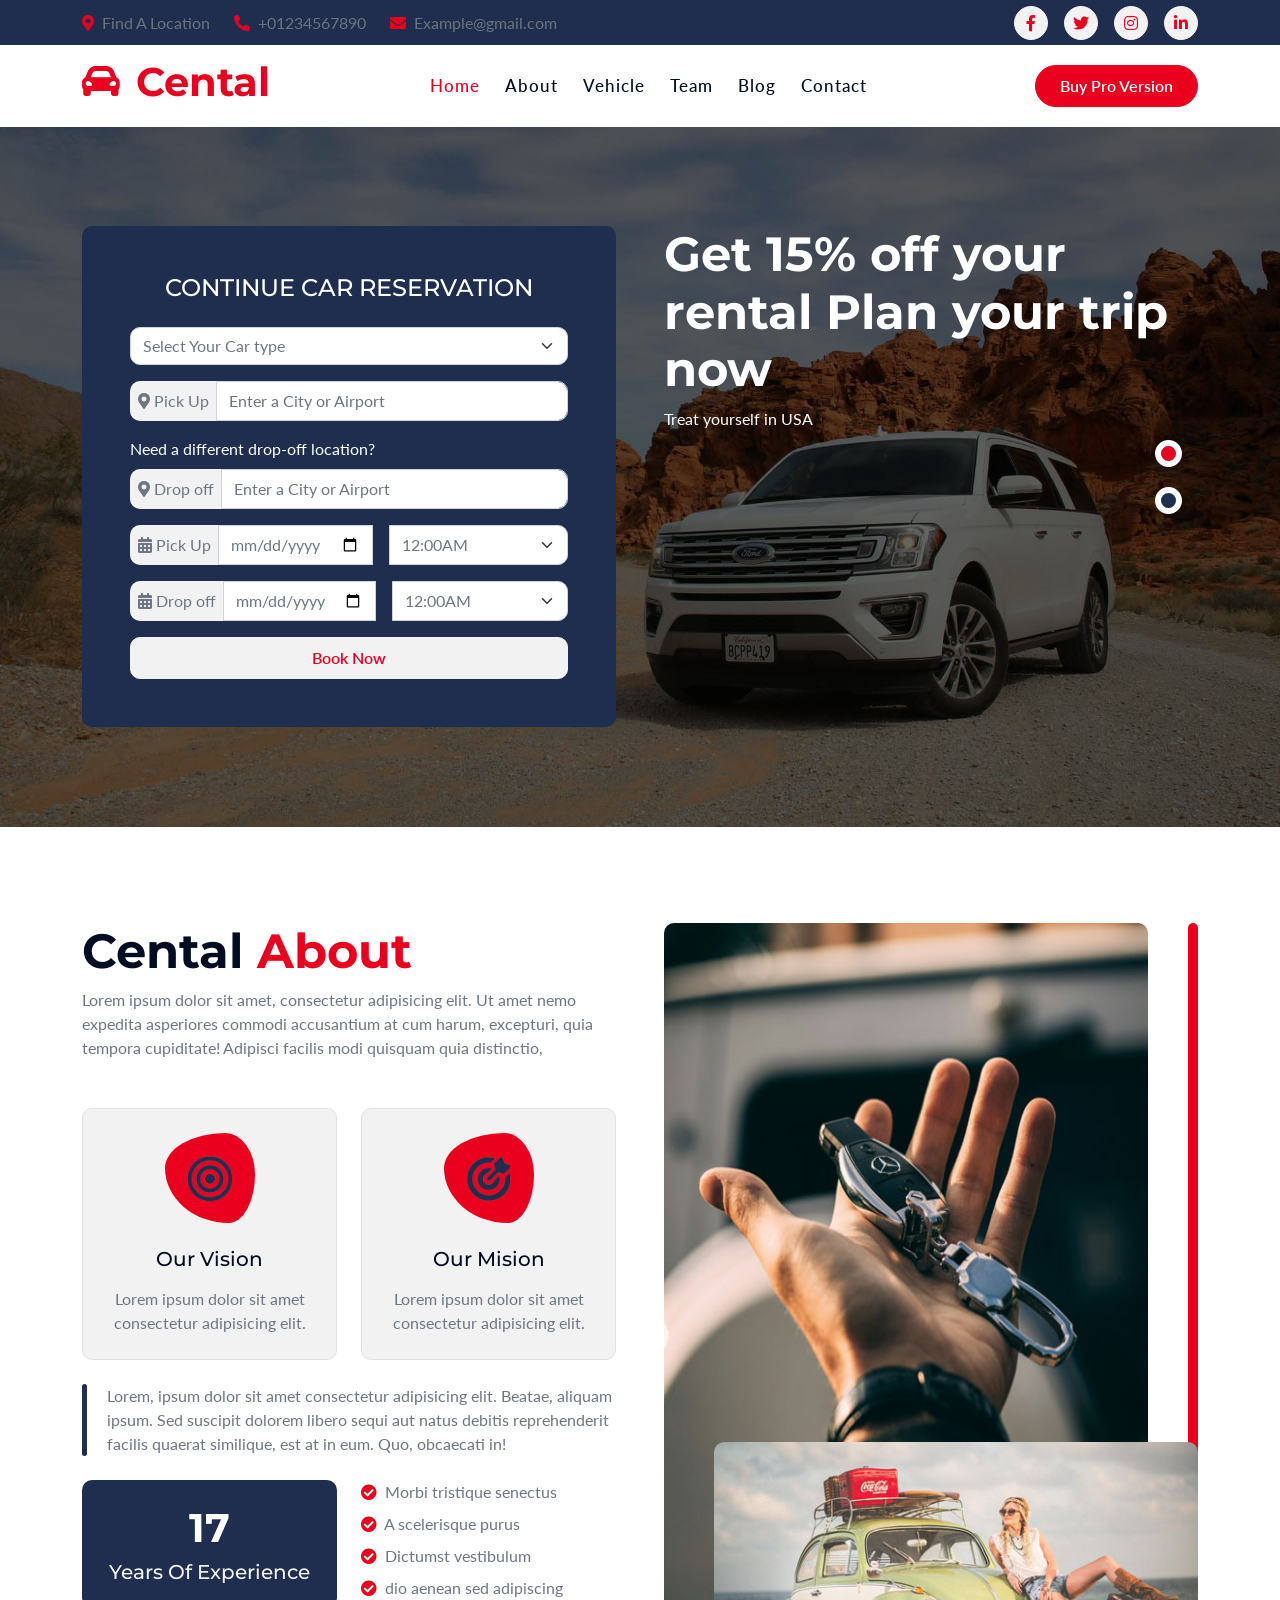
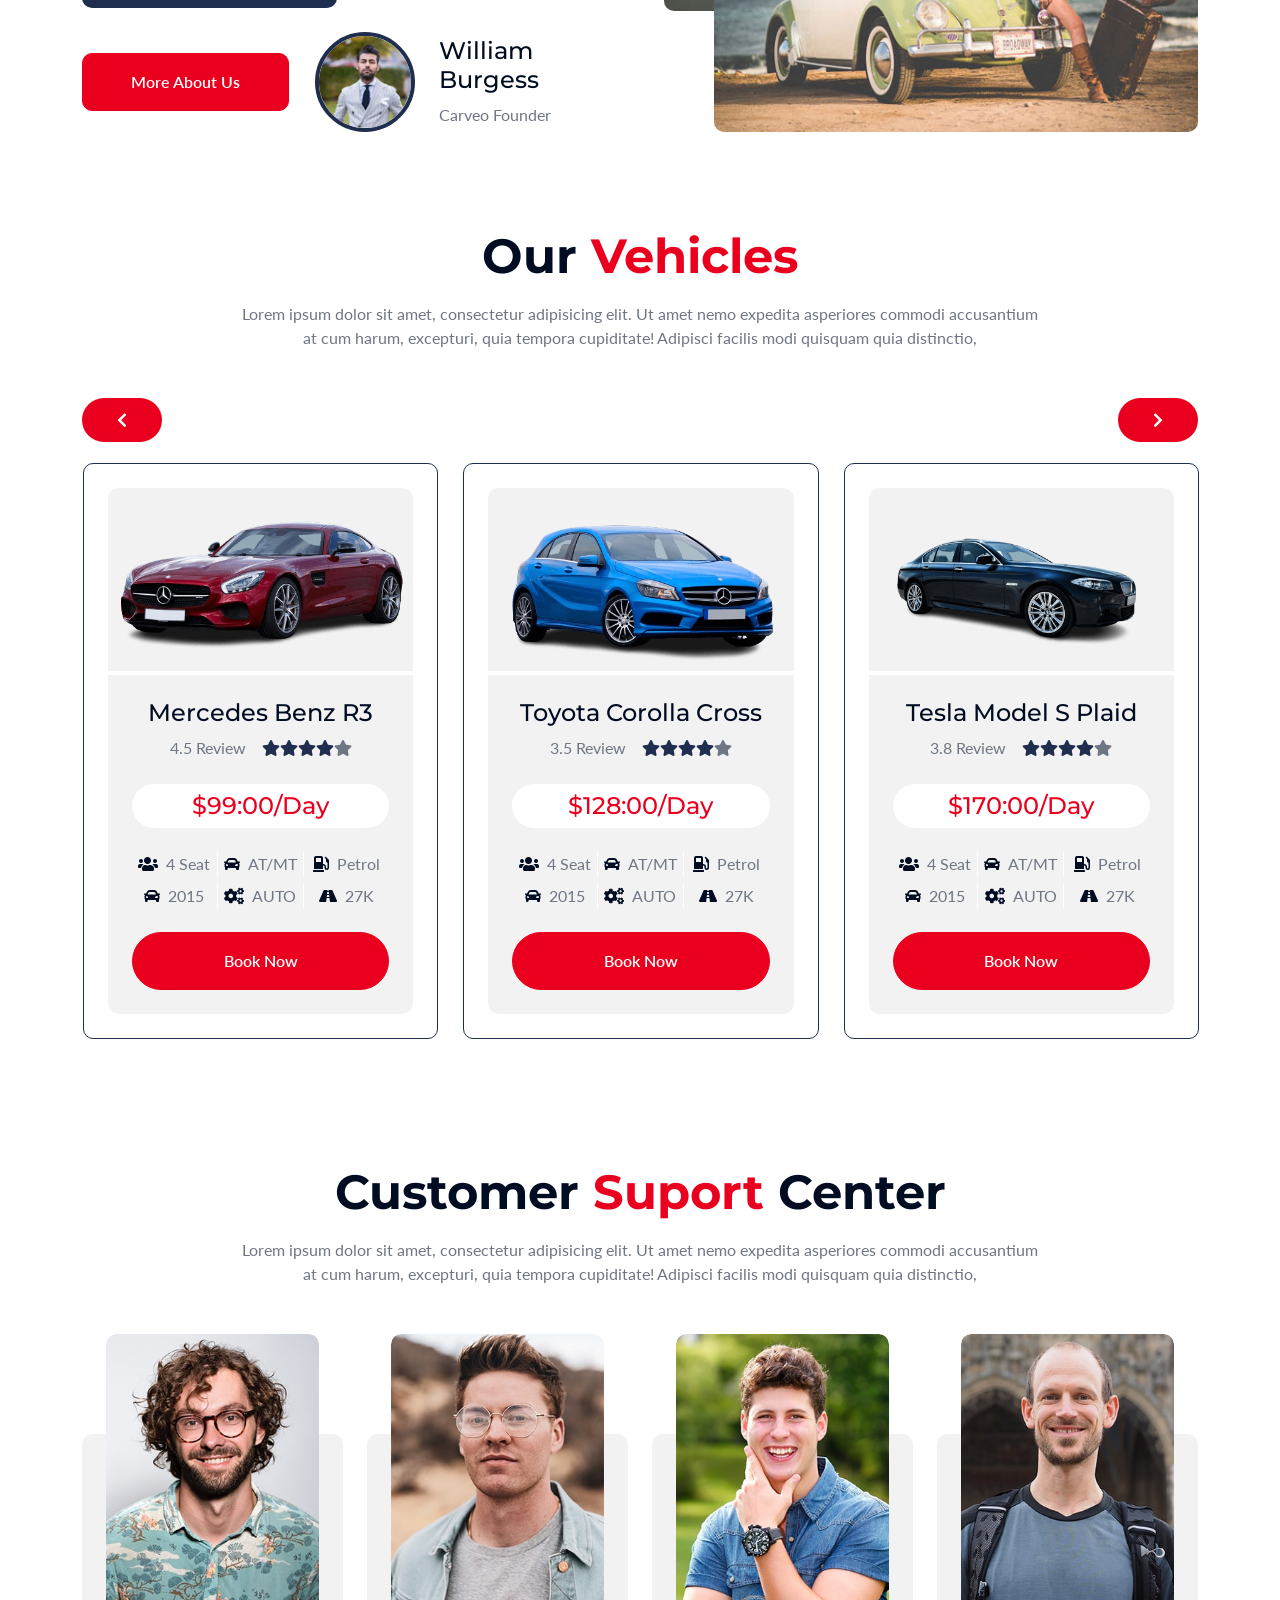
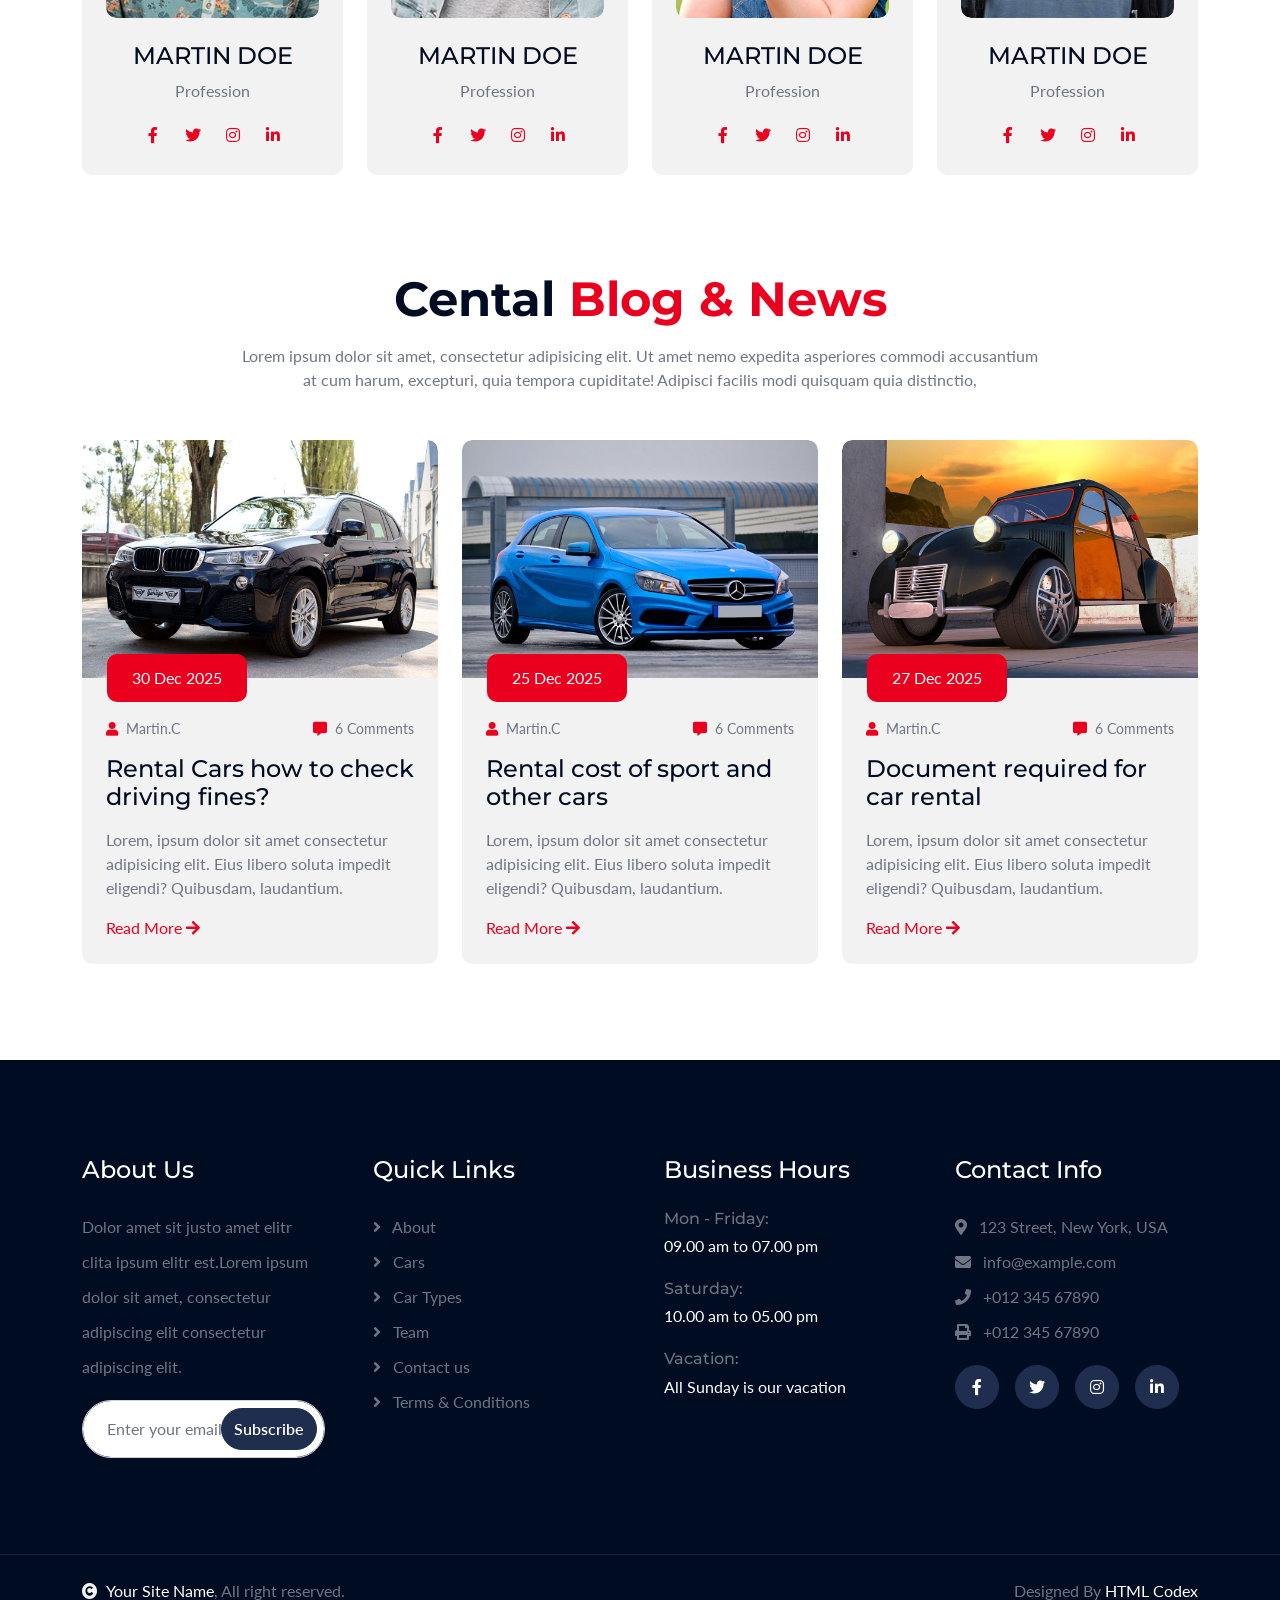
==== index.html @ a5809292 "first commit" ====
<!DOCTYPE html>
<html lang="en">

    <head>
        <meta charset="utf-8">
        <title>Cental - Car Rent Website Template</title>
        <meta content="width=device-width, initial-scale=1.0" name="viewport">
        <meta content="" name="keywords">
        <meta content="" name="description">

        <!-- Google Web Fonts -->
        <link rel="preconnect" href="https://fonts.googleapis.com">
        <link rel="preconnect" href="https://fonts.gstatic.com" crossorigin>
        <link href="https://fonts.googleapis.com/css2?family=Lato:ital,wght@0,400;0,700;0,900;1,400;1,700;1,900&family=Montserrat:ital,wght@0,100..900;1,100..900&display=swap" rel="stylesheet"> 

        <!-- Icon Font Stylesheet -->
        <link rel="stylesheet" href="https://use.fontawesome.com/releases/v5.15.4/css/all.css"/>
        <link href="https://cdn.jsdelivr.net/npm/bootstrap-icons@1.4.1/font/bootstrap-icons.css" rel="stylesheet">

        <!-- Libraries Stylesheet -->
        <link href="lib/animate/animate.min.css" rel="stylesheet">
        <link href="lib/owlcarousel/assets/owl.carousel.min.css" rel="stylesheet">


        <!-- Customized Bootstrap Stylesheet -->
        <link href="css/bootstrap.min.css" rel="stylesheet">

        <!-- Template Stylesheet -->
        <link href="css/style.css" rel="stylesheet">
    </head>

    <body>

        <!-- Spinner Start -->
        <div id="spinner" class="show bg-white position-fixed translate-middle w-100 vh-100 top-50 start-50 d-flex align-items-center justify-content-center">
            <div class="spinner-border text-primary" style="width: 3rem; height: 3rem;" role="status">
                <span class="sr-only">Loading...</span>
            </div>
        </div>
        <!-- Spinner End -->

        <!-- Topbar Start -->
        <div class="container-fluid topbar bg-secondary d-none d-xl-block w-100">
            <div class="container">
                <div class="row gx-0 align-items-center" style="height: 45px;">
                    <div class="col-lg-6 text-center text-lg-start mb-lg-0">
                        <div class="d-flex flex-wrap">
                            <a href="#" class="text-muted me-4"><i class="fas fa-map-marker-alt text-primary me-2"></i>Find A Location</a>
                            <a href="tel:+01234567890" class="text-muted me-4"><i class="fas fa-phone-alt text-primary me-2"></i>+01234567890</a>
                            <a href="mailto:example@gmail.com" class="text-muted me-0"><i class="fas fa-envelope text-primary me-2"></i>Example@gmail.com</a>
                        </div>
                    </div>
                    <div class="col-lg-6 text-center text-lg-end">
                        <div class="d-flex align-items-center justify-content-end">
                            <a href="#" class="btn btn-light btn-sm-square rounded-circle me-3"><i class="fab fa-facebook-f"></i></a>
                            <a href="#" class="btn btn-light btn-sm-square rounded-circle me-3"><i class="fab fa-twitter"></i></a>
                            <a href="#" class="btn btn-light btn-sm-square rounded-circle me-3"><i class="fab fa-instagram"></i></a>
                            <a href="#" class="btn btn-light btn-sm-square rounded-circle me-0"><i class="fab fa-linkedin-in"></i></a>
                        </div>
                    </div>
                </div>
            </div>
        </div>
        <!-- Topbar End -->

        <!-- Navbar & Hero Start -->
        <div class="container-fluid nav-bar sticky-top px-0 px-lg-4 py-2 py-lg-0">
            <div class="container">
                <nav class="navbar navbar-expand-lg navbar-light">
                    <a href="" class="navbar-brand p-0">
                        <h1 class="display-6 text-primary"><i class="fas fa-car-alt me-3"></i></i>Cental</h1>
                        <!-- <img src="img/logo.png" alt="Logo"> -->
                    </a>
                    <button class="navbar-toggler" type="button" data-bs-toggle="collapse" data-bs-target="#navbarCollapse">
                        <span class="fa fa-bars"></span>
                    </button>
                    <div class="collapse navbar-collapse" id="navbarCollapse">
                        <div class="navbar-nav mx-auto py-0">
                            <a href="index.html" class="nav-item nav-link active">Home</a>
                            <a href="about.html" class="nav-item nav-link">About</a>
                            <a href="vehicle.html" class="nav-item nav-link">Vehicle</a>
                            <a href="team.html" class="nav-item nav-link">Team</a>
                            <a href="blog.html" class="nav-item nav-link">Blog</a>
                            <a href="contact.html" class="nav-item nav-link">Contact</a>
                        </div>
                        <a href="https://htmlcodex.com/downloading/?item=3387" class="btn btn-primary rounded-pill py-2 px-4">Buy Pro Version</a>
                    </div>
                </nav>
            </div>
        </div>
        <!-- Navbar & Hero End -->

        <!-- Carousel Start -->
        <div class="header-carousel mb-5">
            <div id="carouselId" class="carousel slide" data-bs-ride="carousel" data-bs-interval="false">
                <ol class="carousel-indicators">
                    <li data-bs-target="#carouselId" data-bs-slide-to="0" class="active" aria-current="true" aria-label="First slide"></li>
                    <li data-bs-target="#carouselId" data-bs-slide-to="1" aria-label="Second slide"></li>
                </ol>
                <div class="carousel-inner" role="listbox">
                    <div class="carousel-item active">
                        <img src="img/carousel-2.jpg" class="img-fluid w-100" alt="First slide"/>
                        <div class="carousel-caption">
                            <div class="container py-4">
                                <div class="row g-5">
                                    <div class="col-lg-6 fadeInLeft animated" data-animation="fadeInLeft" data-delay="1s" style="animation-delay: 1s;">
                                        <div class="bg-secondary rounded p-5">
                                            <h4 class="text-white mb-4">CONTINUE CAR RESERVATION</h4>
                                            <form>
                                                <div class="row g-3">
                                                    <div class="col-12">
                                                        <select class="form-select" aria-label="Default select example">
                                                            <option selected>Select Your Car type</option>
                                                            <option value="1">VW Golf VII</option>
                                                            <option value="2">Audi A1 S-Line</option>
                                                            <option value="3">Toyota Camry</option>
                                                            <option value="4">BMW 320 ModernLine</option>
                                                        </select>
                                                    </div>
                                                    <div class="col-12">
                                                        <div class="input-group">
                                                            <div class="d-flex align-items-center bg-light text-body rounded-start p-2">
                                                                <span class="fas fa-map-marker-alt"></span> <span class="ms-1">Pick Up</span>
                                                            </div>
                                                            <input class="form-control" type="text" placeholder="Enter a City or Airport" aria-label="Enter a City or Airport">
                                                        </div>
                                                    </div>
                                                    <div class="col-12">
                                                        <a href="#" class="text-start text-white d-block mb-2">Need a different drop-off location?</a>
                                                        <div class="input-group">
                                                            <div class="d-flex align-items-center bg-light text-body rounded-start p-2">
                                                                <span class="fas fa-map-marker-alt"></span><span class="ms-1">Drop off</span>
                                                            </div>
                                                            <input class="form-control" type="text" placeholder="Enter a City or Airport" aria-label="Enter a City or Airport">
                                                        </div>
                                                    </div>
                                                    <div class="col-12">
                                                        <div class="input-group">
                                                            <div class="d-flex align-items-center bg-light text-body rounded-start p-2">
                                                                <span class="fas fa-calendar-alt"></span><span class="ms-1">Pick Up</span>
                                                            </div>
                                                            <input class="form-control" type="date">
                                                            <select class="form-select ms-3" aria-label="Default select example">
                                                                <option selected>12:00AM</option>
                                                                <option value="1">1:00AM</option>
                                                                <option value="2">2:00AM</option>
                                                                <option value="3">3:00AM</option>
                                                                <option value="4">4:00AM</option>
                                                                <option value="5">5:00AM</option>
                                                                <option value="6">6:00AM</option>
                                                                <option value="7">7:00AM</option>
                                                            </select>
                                                        </div>
                                                    </div>
                                                    <div class="col-12">
                                                        <div class="input-group">
                                                            <div class="d-flex align-items-center bg-light text-body rounded-start p-2">
                                                                <span class="fas fa-calendar-alt"></span><span class="ms-1">Drop off</span>
                                                            </div>
                                                            <input class="form-control" type="date">
                                                            <select class="form-select ms-3" aria-label="Default select example">
                                                                <option selected>12:00AM</option>
                                                                <option value="1">1:00AM</option>
                                                                <option value="2">2:00AM</option>
                                                                <option value="3">3:00AM</option>
                                                                <option value="4">4:00AM</option>
                                                                <option value="5">5:00AM</option>
                                                                <option value="6">6:00AM</option>
                                                                <option value="7">7:00AM</option>
                                                            </select>
                                                        </div>
                                                    </div>
                                                    <div class="col-12">
                                                        <button class="btn btn-light w-100 py-2">Book Now</button>
                                                    </div>
                                                </div>
                                            </form>
                                        </div>
                                    </div>
                                    <div class="col-lg-6 d-none d-lg-flex fadeInRight animated" data-animation="fadeInRight" data-delay="1s" style="animation-delay: 1s;">
                                        <div class="text-start">
                                            <h1 class="display-5 text-white">Get 15% off your rental Plan your trip now</h1>
                                            <p>Treat yourself in USA</p>
                                        </div>
                                    </div>
                                </div>
                            </div>
                        </div>
                    </div>
                    <div class="carousel-item">
                        <img src="img/carousel-1.jpg" class="img-fluid w-100" alt="First slide"/>
                        <div class="carousel-caption">
                            <div class="container py-4">
                                <div class="row g-5">
                                    <div class="col-lg-6 fadeInLeft animated" data-animation="fadeInLeft" data-delay="1s" style="animation-delay: 1s;">
                                        <div class="bg-secondary rounded p-5">
                                            <h4 class="text-white mb-4">CONTINUE CAR RESERVATION</h4>
                                            <form>
                                                <div class="row g-3">
                                                    <div class="col-12">
                                                        <select class="form-select" aria-label="Default select example">
                                                            <option selected>Select Your Car type</option>
                                                            <option value="1">VW Golf VII</option>
                                                            <option value="2">Audi A1 S-Line</option>
                                                            <option value="3">Toyota Camry</option>
                                                            <option value="4">BMW 320 ModernLine</option>
                                                        </select>
                                                    </div>
                                                    <div class="col-12">
                                                        <div class="input-group">
                                                            <div class="d-flex align-items-center bg-light text-body rounded-start p-2">
                                                                <span class="fas fa-map-marker-alt"></span><span class="ms-1">Pick Up</span>
                                                            </div>
                                                            <input class="form-control" type="text" placeholder="Enter a City or Airport" aria-label="Enter a City or Airport">
                                                        </div>
                                                    </div>
                                                    <div class="col-12">
                                                        <a href="#" class="text-start text-white d-block mb-2">Need a different drop-off location?</a>
                                                        <div class="input-group">
                                                            <div class="d-flex align-items-center bg-light text-body rounded-start p-2">
                                                                <span class="fas fa-map-marker-alt"></span><span class="ms-1">Drop off</span>
                                                            </div>
                                                            <input class="form-control" type="text" placeholder="Enter a City or Airport" aria-label="Enter a City or Airport">
                                                        </div>
                                                    </div>
                                                    <div class="col-12">
                                                        <div class="input-group">
                                                            <div class="d-flex align-items-center bg-light text-body rounded-start p-2">
                                                                <span class="fas fa-calendar-alt"></span><span class="ms-1">Pick Up</span>
                                                            </div>
                                                            <input class="form-control" type="date">
                                                            <select class="form-select ms-3" aria-label="Default select example">
                                                                <option selected>12:00AM</option>
                                                                <option value="1">1:00AM</option>
                                                                <option value="2">2:00AM</option>
                                                                <option value="3">3:00AM</option>
                                                                <option value="4">4:00AM</option>
                                                                <option value="5">5:00AM</option>
                                                                <option value="6">6:00AM</option>
                                                                <option value="7">7:00AM</option>
                                                            </select>
                                                        </div>
                                                    </div>
                                                    <div class="col-12">
                                                        <div class="input-group">
                                                            <div class="d-flex align-items-center bg-light text-body rounded-start p-2">
                                                                <span class="fas fa-calendar-alt"></span><span class="ms-1">Drop off</span>
                                                            </div>
                                                            <input class="form-control" type="date">
                                                            <select class="form-select ms-3" aria-label="Default select example">
                                                                <option selected>12:00AM</option>
                                                                <option value="1">1:00AM</option>
                                                                <option value="2">2:00AM</option>
                                                                <option value="3">3:00AM</option>
                                                                <option value="4">4:00AM</option>
                                                                <option value="5">5:00AM</option>
                                                                <option value="6">6:00AM</option>
                                                                <option value="7">7:00AM</option>
                                                            </select>
                                                        </div>
                                                    </div>
                                                    <div class="col-12">
                                                        <button class="btn btn-light w-100 py-2">Book Now</button>
                                                    </div>
                                                </div>
                                            </form>
                                        </div>
                                    </div>
                                    <div class="col-lg-6 d-none d-lg-flex fadeInRight animated" data-animation="fadeInRight" data-delay="1s" style="animation-delay: 1s;">
                                        <div class="text-start">
                                            <h1 class="display-5 text-white">Get 15% off your rental! Choose Your Model </h1>
                                            <p>Treat yourself in USA</p>
                                        </div>
                                    </div>
                                </div>
                            </div>
                        </div>
                    </div>
                </div>
            </div>
        </div>
        <!-- Carousel End -->

        <!-- About Start -->
        <div class="container-fluid overflow-hidden about py-5">
            <div class="container">
                <div class="row g-5">
                    <div class="col-xl-6 wow fadeInLeft" data-wow-delay="0.2s">
                        <div class="about-item">
                            <div class="pb-5">
                                <h1 class="display-5 text-capitalize">Cental <span class="text-primary">About</span></h1>
                                <p class="mb-0">Lorem ipsum dolor sit amet, consectetur adipisicing elit. Ut amet nemo expedita asperiores commodi accusantium at cum harum, excepturi, quia tempora cupiditate! Adipisci facilis modi quisquam quia distinctio,
                                </p>
                            </div>
                            <div class="row g-4">
                                <div class="col-lg-6">
                                    <div class="about-item-inner border p-4">
                                        <div class="about-icon mb-4">
                                            <img src="img/about-icon-1.png" class="img-fluid w-50 h-50" alt="Icon">
                                        </div>
                                        <h5 class="mb-3">Our Vision</h5>
                                        <p class="mb-0">Lorem ipsum dolor sit amet consectetur adipisicing elit.</p>
                                    </div>
                                </div>
                                <div class="col-lg-6">
                                    <div class="about-item-inner border p-4">
                                        <div class="about-icon mb-4">
                                            <img src="img/about-icon-2.png" class="img-fluid h-50 w-50" alt="Icon">
                                        </div>
                                        <h5 class="mb-3">Our Mision</h5>
                                        <p class="mb-0">Lorem ipsum dolor sit amet consectetur adipisicing elit.</p>
                                    </div>
                                </div>
                            </div>
                            <p class="text-item my-4">Lorem, ipsum dolor sit amet consectetur adipisicing elit. Beatae, aliquam ipsum. Sed suscipit dolorem libero sequi aut natus debitis reprehenderit facilis quaerat similique, est at in eum. Quo, obcaecati in!
                            </p>
                            <div class="row g-4">
                                <div class="col-lg-6">
                                    <div class="text-center rounded bg-secondary p-4">
                                        <h1 class="display-6 text-white">17</h1>
                                        <h5 class="text-light mb-0">Years Of Experience</h5>
                                    </div>
                                </div>
                                <div class="col-lg-6">
                                    <div class="rounded">
                                        <p class="mb-2"><i class="fa fa-check-circle text-primary me-1"></i> Morbi tristique senectus</p>
                                        <p class="mb-2"><i class="fa fa-check-circle text-primary me-1"></i> A scelerisque purus</p>
                                        <p class="mb-2"><i class="fa fa-check-circle text-primary me-1"></i> Dictumst vestibulum</p>
                                        <p class="mb-0"><i class="fa fa-check-circle text-primary me-1"></i> dio aenean sed adipiscing</p>
                                    </div>
                                </div>
                                <div class="col-lg-5 d-flex align-items-center">
                                    <a href="#" class="btn btn-primary rounded py-3 px-5">More About Us</a>
                                </div>
                                <div class="col-lg-7">
                                    <div class="d-flex align-items-center">
                                        <img src="img/attachment-img.jpg" class="img-fluid rounded-circle border border-4 border-secondary" style="width: 100px; height: 100px;" alt="Image">
                                        <div class="ms-4">
                                            <h4>William Burgess</h4>
                                            <p class="mb-0">Carveo Founder</p>
                                        </div>
                                    </div>
                                </div>
                            </div>
                        </div>
                    </div>
                    <div class="col-xl-6 wow fadeInRight" data-wow-delay="0.2s">
                        <div class="about-img">
                            <div class="img-1">
                                <img src="img/about-img.jpg" class="img-fluid rounded h-100 w-100" alt="">
                            </div>
                            <div class="img-2">
                                <img src="img/about-img-1.jpg" class="img-fluid rounded w-100" alt="">
                            </div>
                        </div>
                    </div>
                </div>
            </div>
        </div>
        <!-- About End -->

        <!-- Car categories Start -->
        <div class="container-fluid categories py-5">
            <div class="container">
                <div class="text-center mx-auto pb-5 wow fadeInUp" data-wow-delay="0.1s" style="max-width: 800px;">
                    <h1 class="display-5 text-capitalize mb-3">Our <span class="text-primary">Vehicles</span></h1>
                    <p class="mb-0">Lorem ipsum dolor sit amet, consectetur adipisicing elit. Ut amet nemo expedita asperiores commodi accusantium at cum harum, excepturi, quia tempora cupiditate! Adipisci facilis modi quisquam quia distinctio,
                    </p>
                </div>
                <div class="categories-carousel owl-carousel wow fadeInUp" data-wow-delay="0.1s">
                    <div class="categories-item p-4">
                        <div class="categories-item-inner">
                            <div class="categories-img rounded-top">
                                <img src="img/car-1.png" class="img-fluid w-100 rounded-top" alt="">
                            </div>
                            <div class="categories-content rounded-bottom p-4">
                                <h4>Mercedes Benz R3</h4>
                                <div class="categories-review mb-4">
                                    <div class="me-3">4.5 Review</div>
                                    <div class="d-flex justify-content-center text-secondary">
                                        <i class="fas fa-star"></i>
                                        <i class="fas fa-star"></i>
                                        <i class="fas fa-star"></i>
                                        <i class="fas fa-star"></i>
                                        <i class="fas fa-star text-body"></i>
                                    </div>
                                </div>
                                <div class="mb-4">
                                    <h4 class="bg-white text-primary rounded-pill py-2 px-4 mb-0">$99:00/Day</h4>
                                </div>
                                <div class="row gy-2 gx-0 text-center mb-4">
                                    <div class="col-4 border-end border-white">
                                        <i class="fa fa-users text-dark"></i> <span class="text-body ms-1">4 Seat</span>
                                    </div>
                                    <div class="col-4 border-end border-white">
                                        <i class="fa fa-car text-dark"></i> <span class="text-body ms-1">AT/MT</span>
                                    </div>
                                    <div class="col-4">
                                        <i class="fa fa-gas-pump text-dark"></i> <span class="text-body ms-1">Petrol</span>
                                    </div>
                                    <div class="col-4 border-end border-white">
                                        <i class="fa fa-car text-dark"></i> <span class="text-body ms-1">2015</span>
                                    </div>
                                    <div class="col-4 border-end border-white">
                                        <i class="fa fa-cogs text-dark"></i> <span class="text-body ms-1">AUTO</span>
                                    </div>
                                    <div class="col-4">
                                        <i class="fa fa-road text-dark"></i> <span class="text-body ms-1">27K</span>
                                    </div>
                                </div>
                                <a href="#" class="btn btn-primary rounded-pill d-flex justify-content-center py-3">Book Now</a>
                            </div>
                        </div>
                    </div>
                    <div class="categories-item p-4">
                        <div class="categories-item-inner">
                            <div class="categories-img rounded-top">
                                <img src="img/car-2.png" class="img-fluid w-100 rounded-top" alt="">
                            </div>
                            <div class="categories-content rounded-bottom p-4">
                                <h4>Toyota Corolla Cross</h4>
                                <div class="categories-review mb-4">
                                    <div class="me-3">3.5 Review</div>
                                    <div class="d-flex justify-content-center text-secondary">
                                        <i class="fas fa-star"></i>
                                        <i class="fas fa-star"></i>
                                        <i class="fas fa-star"></i>
                                        <i class="fas fa-star"></i>
                                        <i class="fas fa-star text-body"></i>
                                    </div>
                                </div>
                                <div class="mb-4">
                                    <h4 class="bg-white text-primary rounded-pill py-2 px-4 mb-0">$128:00/Day</h4>
                                </div>
                                <div class="row gy-2 gx-0 text-center mb-4">
                                    <div class="col-4 border-end border-white">
                                        <i class="fa fa-users text-dark"></i> <span class="text-body ms-1">4 Seat</span>
                                    </div>
                                    <div class="col-4 border-end border-white">
                                        <i class="fa fa-car text-dark"></i> <span class="text-body ms-1">AT/MT</span>
                                    </div>
                                    <div class="col-4">
                                        <i class="fa fa-gas-pump text-dark"></i> <span class="text-body ms-1">Petrol</span>
                                    </div>
                                    <div class="col-4 border-end border-white">
                                        <i class="fa fa-car text-dark"></i> <span class="text-body ms-1">2015</span>
                                    </div>
                                    <div class="col-4 border-end border-white">
                                        <i class="fa fa-cogs text-dark"></i> <span class="text-body ms-1">AUTO</span>
                                    </div>
                                    <div class="col-4">
                                        <i class="fa fa-road text-dark"></i> <span class="text-body ms-1">27K</span>
                                    </div>
                                </div>
                                <a href="#" class="btn btn-primary rounded-pill d-flex justify-content-center py-3">Book Now</a>
                            </div>
                        </div>
                    </div>
                    <div class="categories-item p-4">
                        <div class="categories-item-inner">
                            <div class="categories-img rounded-top">
                                <img src="img/car-3.png" class="img-fluid w-100 rounded-top" alt="">
                            </div>
                            <div class="categories-content rounded-bottom p-4">
                                <h4>Tesla Model S Plaid</h4>
                                <div class="categories-review mb-4">
                                    <div class="me-3">3.8 Review</div>
                                    <div class="d-flex justify-content-center text-secondary">
                                        <i class="fas fa-star"></i>
                                        <i class="fas fa-star"></i>
                                        <i class="fas fa-star"></i>
                                        <i class="fas fa-star"></i>
                                        <i class="fas fa-star text-body"></i>
                                    </div>
                                </div>
                                <div class="mb-4">
                                    <h4 class="bg-white text-primary rounded-pill py-2 px-4 mb-0">$170:00/Day</h4>
                                </div>
                                <div class="row gy-2 gx-0 text-center mb-4">
                                    <div class="col-4 border-end border-white">
                                        <i class="fa fa-users text-dark"></i> <span class="text-body ms-1">4 Seat</span>
                                    </div>
                                    <div class="col-4 border-end border-white">
                                        <i class="fa fa-car text-dark"></i> <span class="text-body ms-1">AT/MT</span>
                                    </div>
                                    <div class="col-4">
                                        <i class="fa fa-gas-pump text-dark"></i> <span class="text-body ms-1">Petrol</span>
                                    </div>
                                    <div class="col-4 border-end border-white">
                                        <i class="fa fa-car text-dark"></i> <span class="text-body ms-1">2015</span>
                                    </div>
                                    <div class="col-4 border-end border-white">
                                        <i class="fa fa-cogs text-dark"></i> <span class="text-body ms-1">AUTO</span>
                                    </div>
                                    <div class="col-4">
                                        <i class="fa fa-road text-dark"></i> <span class="text-body ms-1">27K</span>
                                    </div>
                                </div>
                                <a href="#" class="btn btn-primary rounded-pill d-flex justify-content-center py-3">Book Now</a>
                            </div>
                        </div>
                    </div>
                    <div class="categories-item p-4">
                        <div class="categories-item-inner">
                            <div class="categories-img rounded-top">
                                <img src="img/car-4.png" class="img-fluid w-100 rounded-top" alt="">
                            </div>
                            <div class="categories-content rounded-bottom p-4">
                                <h4>Hyundai Kona Electric</h4>
                                <div class="categories-review mb-4">
                                    <div class="me-3">4.8 Review</div>
                                    <div class="d-flex justify-content-center text-secondary">
                                        <i class="fas fa-star"></i>
                                        <i class="fas fa-star"></i>
                                        <i class="fas fa-star"></i>
                                        <i class="fas fa-star"></i>
                                        <i class="fas fa-star"></i>
                                    </div>
                                </div>
                                <div class="mb-4">
                                    <h4 class="bg-white text-primary rounded-pill py-2 px-4 mb-0">$187:00/Day</h4>
                                </div>
                                <div class="row gy-2 gx-0 text-center mb-4">
                                    <div class="col-4 border-end border-white">
                                        <i class="fa fa-users text-dark"></i> <span class="text-body ms-1">4 Seat</span>
                                    </div>
                                    <div class="col-4 border-end border-white">
                                        <i class="fa fa-car text-dark"></i> <span class="text-body ms-1">AT/MT</span>
                                    </div>
                                    <div class="col-4">
                                        <i class="fa fa-gas-pump text-dark"></i> <span class="text-body ms-1">Petrol</span>
                                    </div>
                                    <div class="col-4 border-end border-white">
                                        <i class="fa fa-car text-dark"></i> <span class="text-body ms-1">2015</span>
                                    </div>
                                    <div class="col-4 border-end border-white">
                                        <i class="fa fa-cogs text-dark"></i> <span class="text-body ms-1">AUTO</span>
                                    </div>
                                    <div class="col-4">
                                        <i class="fa fa-road text-dark"></i> <span class="text-body ms-1">27K</span>
                                    </div>
                                </div>
                                <a href="#" class="btn btn-primary rounded-pill d-flex justify-content-center py-3">Book Now</a>
                            </div>
                        </div>
                    </div>
                </div>
            </div>
        </div>
        <!-- Car categories End -->

        <!-- Team Start -->
        <div class="container-fluid team py-5">
            <div class="container">
                <div class="text-center mx-auto pb-5 wow fadeInUp" data-wow-delay="0.1s" style="max-width: 800px;">
                    <h1 class="display-5 text-capitalize mb-3">Customer<span class="text-primary"> Suport</span> Center</h1>
                    <p class="mb-0">Lorem ipsum dolor sit amet, consectetur adipisicing elit. Ut amet nemo expedita asperiores commodi accusantium at cum harum, excepturi, quia tempora cupiditate! Adipisci facilis modi quisquam quia distinctio,
                    </p>
                </div>
                <div class="row g-4">
                    <div class="col-md-6 col-lg-6 col-xl-3 wow fadeInUp" data-wow-delay="0.1s">
                        <div class="team-item p-4 pt-0">
                            <div class="team-img">
                                <img src="img/team-1.jpg" class="img-fluid rounded w-100" alt="Image">
                            </div>
                            <div class="team-content pt-4">
                                <h4>MARTIN DOE</h4>
                                <p>Profession</p>
                                <div class="team-icon d-flex justify-content-center">
                                    <a class="btn btn-square btn-light rounded-circle mx-1" href=""><i class="fab fa-facebook-f"></i></a>
                                    <a class="btn btn-square btn-light rounded-circle mx-1" href=""><i class="fab fa-twitter"></i></a>
                                    <a class="btn btn-square btn-light rounded-circle mx-1" href=""><i class="fab fa-instagram"></i></a>
                                    <a class="btn btn-square btn-light rounded-circle mx-1" href=""><i class="fab fa-linkedin-in"></i></a>
                                </div>
                            </div>
                        </div>
                    </div>
                    <div class="col-md-6 col-lg-6 col-xl-3 wow fadeInUp" data-wow-delay="0.3s">
                        <div class="team-item p-4 pt-0">
                            <div class="team-img">
                                <img src="img/team-2.jpg" class="img-fluid rounded w-100" alt="Image">
                            </div>
                            <div class="team-content pt-4">
                                <h4>MARTIN DOE</h4>
                                <p>Profession</p>
                                <div class="team-icon d-flex justify-content-center">
                                    <a class="btn btn-square btn-light rounded-circle mx-1" href=""><i class="fab fa-facebook-f"></i></a>
                                    <a class="btn btn-square btn-light rounded-circle mx-1" href=""><i class="fab fa-twitter"></i></a>
                                    <a class="btn btn-square btn-light rounded-circle mx-1" href=""><i class="fab fa-instagram"></i></a>
                                    <a class="btn btn-square btn-light rounded-circle mx-1" href=""><i class="fab fa-linkedin-in"></i></a>
                                </div>
                            </div>
                        </div>
                    </div>
                    <div class="col-md-6 col-lg-6 col-xl-3 wow fadeInUp" data-wow-delay="0.5s">
                        <div class="team-item p-4 pt-0">
                            <div class="team-img">
                                <img src="img/team-3.jpg" class="img-fluid rounded w-100" alt="Image">
                            </div>
                            <div class="team-content pt-4">
                                <h4>MARTIN DOE</h4>
                                <p>Profession</p>
                                <div class="team-icon d-flex justify-content-center">
                                    <a class="btn btn-square btn-light rounded-circle mx-1" href=""><i class="fab fa-facebook-f"></i></a>
                                    <a class="btn btn-square btn-light rounded-circle mx-1" href=""><i class="fab fa-twitter"></i></a>
                                    <a class="btn btn-square btn-light rounded-circle mx-1" href=""><i class="fab fa-instagram"></i></a>
                                    <a class="btn btn-square btn-light rounded-circle mx-1" href=""><i class="fab fa-linkedin-in"></i></a>
                                </div>
                            </div>
                        </div>
                    </div>
                    <div class="col-md-6 col-lg-6 col-xl-3 wow fadeInUp" data-wow-delay="0.7s">
                        <div class="team-item p-4 pt-0">
                            <div class="team-img">
                                <img src="img/team-4.jpg" class="img-fluid rounded w-100" alt="Image">
                            </div>
                            <div class="team-content pt-4">
                                <h4>MARTIN DOE</h4>
                                <p>Profession</p>
                                <div class="team-icon d-flex justify-content-center">
                                    <a class="btn btn-square btn-light rounded-circle mx-1" href=""><i class="fab fa-facebook-f"></i></a>
                                    <a class="btn btn-square btn-light rounded-circle mx-1" href=""><i class="fab fa-twitter"></i></a>
                                    <a class="btn btn-square btn-light rounded-circle mx-1" href=""><i class="fab fa-instagram"></i></a>
                                    <a class="btn btn-square btn-light rounded-circle mx-1" href=""><i class="fab fa-linkedin-in"></i></a>
                                </div>
                            </div>
                        </div>
                    </div>
                </div>
            </div>
        </div>
        <!-- Team End -->

        <!-- Blog Start -->
        <div class="container-fluid blog py-5">
            <div class="container">
                <div class="text-center mx-auto pb-5 wow fadeInUp" data-wow-delay="0.1s" style="max-width: 800px;">
                    <h1 class="display-5 text-capitalize mb-3">Cental<span class="text-primary"> Blog & News</span></h1>
                    <p class="mb-0">Lorem ipsum dolor sit amet, consectetur adipisicing elit. Ut amet nemo expedita asperiores commodi accusantium at cum harum, excepturi, quia tempora cupiditate! Adipisci facilis modi quisquam quia distinctio,
                    </p>
                </div>
                <div class="row g-4">
                    <div class="col-lg-4 wow fadeInUp" data-wow-delay="0.1s">
                        <div class="blog-item">
                            <div class="blog-img">
                                <img src="img/blog-1.jpg" class="img-fluid rounded-top w-100" alt="Image">
                            </div>
                            <div class="blog-content rounded-bottom p-4">
                                <div class="blog-date">30 Dec 2025</div>
                                <div class="blog-comment my-3">
                                    <div class="small"><span class="fa fa-user text-primary"></span><span class="ms-2">Martin.C</span></div>
                                    <div class="small"><span class="fa fa-comment-alt text-primary"></span><span class="ms-2">6 Comments</span></div>
                                </div>
                                <a href="#" class="h4 d-block mb-3">Rental Cars how to check driving fines?</a>
                                <p class="mb-3">Lorem, ipsum dolor sit amet consectetur adipisicing elit. Eius libero soluta impedit eligendi? Quibusdam, laudantium.</p>
                                <a href="#" class="">Read More  <i class="fa fa-arrow-right"></i></a>
                            </div>
                        </div>
                    </div>
                    <div class="col-lg-4 wow fadeInUp" data-wow-delay="0.3s">
                        <div class="blog-item">
                            <div class="blog-img">
                                <img src="img/blog-2.jpg" class="img-fluid rounded-top w-100" alt="Image">
                            </div>
                            <div class="blog-content rounded-bottom p-4">
                                <div class="blog-date">25 Dec 2025</div>
                                <div class="blog-comment my-3">
                                    <div class="small"><span class="fa fa-user text-primary"></span><span class="ms-2">Martin.C</span></div>
                                    <div class="small"><span class="fa fa-comment-alt text-primary"></span><span class="ms-2">6 Comments</span></div>
                                </div>
                                <a href="#" class="h4 d-block mb-3">Rental cost of sport and other cars</a>
                                <p class="mb-3">Lorem, ipsum dolor sit amet consectetur adipisicing elit. Eius libero soluta impedit eligendi? Quibusdam, laudantium.</p>
                                <a href="#" class="">Read More  <i class="fa fa-arrow-right"></i></a>
                            </div>
                        </div>
                    </div>
                    <div class="col-lg-4 wow fadeInUp" data-wow-delay="0.5s">
                        <div class="blog-item">
                            <div class="blog-img">
                                <img src="img/blog-3.jpg" class="img-fluid rounded-top w-100" alt="Image">
                            </div>
                            <div class="blog-content rounded-bottom p-4">
                                <div class="blog-date">27 Dec 2025</div>
                                <div class="blog-comment my-3">
                                    <div class="small"><span class="fa fa-user text-primary"></span><span class="ms-2">Martin.C</span></div>
                                    <div class="small"><span class="fa fa-comment-alt text-primary"></span><span class="ms-2">6 Comments</span></div>
                                </div>
                                <a href="#" class="h4 d-block mb-3">Document required for car rental</a>
                                <p class="mb-3">Lorem, ipsum dolor sit amet consectetur adipisicing elit. Eius libero soluta impedit eligendi? Quibusdam, laudantium.</p>
                                <a href="#" class="">Read More  <i class="fa fa-arrow-right"></i></a>
                            </div>
                        </div>
                    </div>
                </div>
            </div>
        </div>
        <!-- Blog End -->

        <!-- Footer Start -->
        <div class="container-fluid footer py-5 mt-5 wow fadeIn" data-wow-delay="0.2s">
            <div class="container py-5">
                <div class="row g-5">
                    <div class="col-md-6 col-lg-6 col-xl-3">
                        <div class="footer-item d-flex flex-column">
                            <div class="footer-item">
                                <h4 class="text-white mb-4">About Us</h4>
                                <p class="mb-3">Dolor amet sit justo amet elitr clita ipsum elitr est.Lorem ipsum dolor sit amet, consectetur adipiscing elit consectetur adipiscing elit.</p>
                            </div>
                            <div class="position-relative">
                                <input class="form-control rounded-pill w-100 py-3 ps-4 pe-5" type="text" placeholder="Enter your email">
                                <button type="button" class="btn btn-secondary rounded-pill position-absolute top-0 end-0 py-2 mt-2 me-2">Subscribe</button>
                            </div>
                        </div>
                    </div>
                    <div class="col-md-6 col-lg-6 col-xl-3">
                        <div class="footer-item d-flex flex-column">
                            <h4 class="text-white mb-4">Quick Links</h4>
                            <a href="#"><i class="fas fa-angle-right me-2"></i> About</a>
                            <a href="#"><i class="fas fa-angle-right me-2"></i> Cars</a>
                            <a href="#"><i class="fas fa-angle-right me-2"></i> Car Types</a>
                            <a href="#"><i class="fas fa-angle-right me-2"></i> Team</a>
                            <a href="#"><i class="fas fa-angle-right me-2"></i> Contact us</a>
                            <a href="#"><i class="fas fa-angle-right me-2"></i> Terms & Conditions</a>
                        </div>
                    </div>
                    <div class="col-md-6 col-lg-6 col-xl-3">
                        <div class="footer-item d-flex flex-column">
                            <h4 class="text-white mb-4">Business Hours</h4>
                            <div class="mb-3">
                                <h6 class="text-muted mb-0">Mon - Friday:</h6>
                                <p class="text-white mb-0">09.00 am to 07.00 pm</p>
                            </div>
                            <div class="mb-3">
                                <h6 class="text-muted mb-0">Saturday:</h6>
                                <p class="text-white mb-0">10.00 am to 05.00 pm</p>
                            </div>
                            <div class="mb-3">
                                <h6 class="text-muted mb-0">Vacation:</h6>
                                <p class="text-white mb-0">All Sunday is our vacation</p>
                            </div>
                        </div>
                    </div>
                    <div class="col-md-6 col-lg-6 col-xl-3">
                        <div class="footer-item d-flex flex-column">
                            <h4 class="text-white mb-4">Contact Info</h4>
                            <a href="#"><i class="fa fa-map-marker-alt me-2"></i> 123 Street, New York, USA</a>
                            <a href="mailto:info@example.com"><i class="fas fa-envelope me-2"></i> info@example.com</a>
                            <a href="tel:+012 345 67890"><i class="fas fa-phone me-2"></i> +012 345 67890</a>
                            <a href="tel:+012 345 67890" class="mb-3"><i class="fas fa-print me-2"></i> +012 345 67890</a>
                            <div class="d-flex">
                                <a class="btn btn-secondary btn-md-square rounded-circle me-3" href=""><i class="fab fa-facebook-f text-white"></i></a>
                                <a class="btn btn-secondary btn-md-square rounded-circle me-3" href=""><i class="fab fa-twitter text-white"></i></a>
                                <a class="btn btn-secondary btn-md-square rounded-circle me-3" href=""><i class="fab fa-instagram text-white"></i></a>
                                <a class="btn btn-secondary btn-md-square rounded-circle me-0" href=""><i class="fab fa-linkedin-in text-white"></i></a>
                            </div>
                        </div>
                    </div>
                </div>
            </div>
        </div>
        <!-- Footer End -->
        
        <!-- Copyright Start -->
        <div class="container-fluid copyright py-4">
            <div class="container">
                <div class="row g-4 align-items-center">
                    <div class="col-md-6 text-center text-md-start mb-md-0">
                        <span class="text-body"><a href="#" class="border-bottom text-white"><i class="fas fa-copyright text-light me-2"></i>Your Site Name</a>, All right reserved.</span>
                    </div>
                    <div class="col-md-6 text-center text-md-end text-body">
                        <!--/*** The author’s attribution link must remain intact in the template. ***/-->
                        <!--/*** If you wish to remove this credit link, please purchase the Pro Version . ***/-->
                        Designed By <a class="border-bottom text-white" href="https://htmlcodex.com">HTML Codex</a>
                    </div>
                </div>
            </div>
        </div>
        <!-- Copyright End -->


        <!-- Back to Top -->
        <a href="#" class="btn btn-secondary btn-lg-square rounded-circle back-to-top"><i class="fa fa-arrow-up"></i></a>   

        
    <!-- JavaScript Libraries -->
    <script src="https://ajax.googleapis.com/ajax/libs/jquery/3.6.4/jquery.min.js"></script>
    <script src="https://cdn.jsdelivr.net/npm/bootstrap@5.0.0/dist/js/bootstrap.bundle.min.js"></script>
    <script src="lib/wow/wow.min.js"></script>
    <script src="lib/easing/easing.min.js"></script>
    <script src="lib/waypoints/waypoints.min.js"></script>
    <script src="lib/owlcarousel/owl.carousel.min.js"></script>
    

    <!-- Template Javascript -->
    <script src="js/main.js"></script>
    </body>

</html>
---- css/style.css ----
/*** Spinner Start ***/
/*** Spinner ***/
#spinner {
    opacity: 0;
    visibility: hidden;
    transition: opacity .5s ease-out, visibility 0s linear .5s;
    z-index: 99999;
}

#spinner.show {
    transition: opacity .5s ease-out, visibility 0s linear 0s;
    visibility: visible;
    opacity: 1;
}
/*** Spinner End ***/

.back-to-top {
    position: fixed;
    right: 30px;
    bottom: 30px;
    transition: 0.5s;
    z-index: 99;
}

/*** Button Start ***/
.btn {
    font-weight: 600;
    transition: .5s;
}

.btn-square {
    width: 32px;
    height: 32px;
}

.btn-sm-square {
    width: 34px;
    height: 34px;
}

.btn-md-square {
    width: 44px;
    height: 44px;
}

.btn-lg-square {
    width: 56px;
    height: 56px;
}

.btn-xl-square {
    width: 66px;
    height: 66px;
}

.btn-square,
.btn-sm-square,
.btn-md-square,
.btn-lg-square,
.btn-xl-square {
    padding: 0;
    display: flex;
    align-items: center;
    justify-content: center;
    font-weight: normal;
}

.btn.btn-primary {
    color: var(--bs-white);
}

.btn.btn-primary:hover {
    background: var(--bs-secondary);
    border: 1px solid var(--bs-secondary);
}

.btn.btn-secondary {
    color: var(--bs-white);
}

.btn.btn-secondary:hover {
    background: var(--bs-primary);
    border: 1px solid var(--bs-primary);
}

.btn.btn-light {
    color: var(--bs-primary);
}

.btn.btn-light:hover {
    color: var(--bs-white);
    background: var(--bs-primary);
    border: 1px solid var(--bs-primary);
}

/*** Icon Animation Start ***/
@keyframes icon-animat {
    0%  {border-radius: 67% 33% 29% 71% / 39% 46% 54% 61%;}

    25% {border-radius: 69% 31% 19% 81% / 43% 37% 63% 57%;}

    50% {border-radius: 67% 33% 16% 84% / 57% 37% 63% 43%;}

    75% {border-radius: 77% 23% 61% 39% / 36% 61% 39% 64%;}

    100% {border-radius: 67% 33% 29% 71% / 39% 46% 54% 61%;}
}
/*** Icon Animation End ***/


/*** Navbar Start ***/
.nav-bar {
    background: var(--bs-white);
}

.sticky-top {
    transition: 1s;
}

.navbar-light .navbar-nav .nav-link {
    position: relative;
    margin-right: 25px;
    padding: 35px 0;
    letter-spacing: 1px;
    color: var(--bs-dark);
    font-size: 17px;
    font-weight: 500;
    outline: none;
    transition: .5s;
}

.sticky-top .navbar-light .navbar-nav .nav-link {
    padding: 20px 0;
    color: var(--bs-dark);
}

.navbar-light .navbar-nav .nav-link:hover,
.navbar-light .navbar-nav .nav-link.active {
    color: var(--bs-primary);
}

.navbar-light .navbar-brand img {
    max-height: 60px;
    transition: .5s;
}

.sticky-top .navbar-light .navbar-brand img {
    max-height: 50px;
}

.navbar .dropdown-toggle::after {
    border: none;
    content: "\f107";
    font-family: "Font Awesome 5 Free";
    font-weight: 600;
    vertical-align: middle;
    margin-left: 8px;
}

.dropdown .dropdown-menu a:hover {
    background: var(--bs-primary);
    color: var(--bs-white);
}

.navbar .nav-item:hover .dropdown-menu {
    transform: rotateX(0deg);
    visibility: visible;
    margin-top: 8px !important;
    background: var(--bs-light);
    transition: .5s;
    opacity: 1;
}



@media (min-width: 992px) {
    .navbar .nav-item .dropdown-menu {
    display: block;
    visibility: hidden;
    top: 100%;
    transform: rotateX(-75deg);
    transform-origin: 0% 0%;
    border: 0;
    border-radius: 10px;
    margin-top: 8px !important;
    transition: .5s;
    opacity: 0;
    }
}

@media (max-width: 991px) {
    .navbar.navbar-expand-lg .navbar-toggler {
        padding: 8px 15px;
        border: 1px solid var(--bs-primary);
        color: var(--bs-primary);
    }

    .sticky-top .navbar-light .navbar-nav .nav-link {
        padding: 12px 0;
    }
}
/*** Navbar End ***/

/*** Carousel Header Start ***/
.carousel .carousel-item img {
    object-fit: cover;
}

.carousel .carousel-item,
.carousel .carousel-item img {
    height: 700px;
}

.carousel-item .carousel-caption {
    position: absolute;
    width: 100%;
    height: 100%;
    left: 0;
    bottom: 0;
    background: rgba(0, 0, 0, .6);
    display: flex;
    align-items: center;
}

.carousel .carousel-indicators {
    left: 75%;
    top: 50%;
    margin-right: 25%;
    transform: translateY(-50%);
    flex-direction: column;
}

.carousel-indicators [data-bs-target] {
    display: flex;
    width: 15px;
    height: 15px;
    border: 6px solid var(--bs-white);
    border-radius: 15px;
    padding: 0;
    margin-top:10px;
    margin-bottom:10px;
    background-color: var(--bs-secondary);
    opacity: 1;
    transition: 0.5s;
}

.carousel-indicators [data-bs-target].active {
    background-color: var(--bs-primary);
}

@media (max-width: 992px) {
    .carousel-indicators [data-bs-target] {
        display: none;
    }
}
/*** Carousel Header End ***/

/*** Single Page Hero Header Start ***/
.bg-breadcrumb {
    position: relative;
    overflow: hidden;
    background: linear-gradient(rgba(31, 46, 78, 1), rgba(0, 12, 33, 0.8)), url(../img/fact-bg.jpg);
    background-position: center top;
    background-repeat: no-repeat;
    background-size: cover;
    padding: 60px 0 60px 0;
    transition: 0.5s;
}

.bg-breadcrumb .breadcrumb {
    position: relative;
}

.bg-breadcrumb .breadcrumb .breadcrumb-item a {
    color: var(--bs-white);
}
/*** Single Page Hero Header End ***/

/*** About Start ***/
.about .about-item .about-item-inner {
    display: flex;
    flex-direction: column;
    align-items: center;
    justify-content: center;
    text-align: center;
    border-radius: 10px;
    background: var(--bs-light);
    transition: 0.5s;
}

.about .about-item .about-item-inner .about-icon {
    width: 90px; 
    height: 90px; 
    border-radius: 67% 33% 29% 71% / 39% 46% 54% 61%;
    display: flex;
    align-items: center;
    justify-content: center;
    color: var(--bs-secondary);
    background: var(--bs-primary);
    animation-name: icon-animat;
    animation-duration: 5s;
    animation-delay: 1s;
    animation-direction: alternate;
    animation-iteration-count: infinite;
    transition: 0.5s;
}

.about .about-img {
    position: relative;
    overflow: hidden;
    width: 100%;
    height: 100%;
    
}

.about .about-img .img-1 {
    height: 85%;
    margin-right: 50px;
}

.about .about-img .img-2 {
    position: absolute;
    width: 100%; 
    bottom: 0; 
    right: 0;
    padding-left: 50px;
    border-radius: 10px;
}

.about .about-img::after {
    content: "";
    position: absolute;
    width: 10px;
    height: 98%;
    top: 0;
    right: 0;
    border-radius: 10px;
    background: var(--bs-primary);
    z-index: -1;
}

.about .about-item .text-item {
    position: relative;
    padding-left: 25px;
}

.about .about-item .text-item::after {
    content: "";
    position: absolute;
    width: 5px;
    height: 100%;
    top: 0;
    left: 0;
    border-radius: 10px;
    background: var(--bs-secondary);
}
/*** About End ***/

/*** Cars Categories Start ***/
.categories .categories-item {
    position: relative;
    border: 1px solid var(--bs-secondary);
    border-radius: 10px;
    transition: 0.5s;
}

.categories .categories-item:hover {
    border: 1px solid var(--bs-primary);
}

.categories .categories-item .categories-item-inner {
    position: relative;
    overflow: hidden;
    border-radius: 10px;
    transition: 0.5s;
}

.categories .categories-item .categories-item-inner:hover {
    box-shadow: 0 0 50px rgba(234, 0, 30, .3);
}

.categories .categories-item-inner .categories-img {
    background: var(--bs-light);
}

.categories .categories-item-inner .categories-content {
    border-top: 4px solid var(--bs-white);
    text-align: center;
    background: var(--bs-light);
}

.categories .categories-item-inner .categories-review {
    display: flex;
    align-items: center;
    justify-content: center;
}

.categories-carousel .owl-stage-outer {
    margin-top: 65px;
    margin-right: -1px;
}

.categories-carousel .owl-nav .owl-prev,
.categories-carousel .owl-nav .owl-next {
    position: absolute;
    top: -65px;
    padding: 10px 35px;
    color: var(--bs-white);
    background: var(--bs-primary);
    border-radius: 50px;
    transition: 0.5s;
}

.categories-carousel .owl-nav .owl-prev {
    left: 0 !important;
}

.categories-carousel .owl-nav .owl-next {
    right: 0;
}

.categories-carousel .owl-nav .owl-prev:hover,
.categories-carousel .owl-nav .owl-next:hover {
    background: var(--bs-secondary);
    color: var(--bs-white);
}
/*** Cars Categories End ***/


/*** Blog Start ***/
.blog .blog-item {
    border-radius: 10px;
    transition: 0.5s;
}

.blog .blog-item:hover {
    box-shadow: 0 0 45px rgba(0, 0, 0, .2);
}

.blog .blog-item .blog-img {
    position: relative;
    overflow: hidden;
    border-top-left-radius: 10px;
    border-top-right-radius: 10px;
}

.blog .blog-item .blog-img::after {
    content: "";
    position: absolute;
    width: 100%;
    height: 0;
    bottom: 0;
    left: 0;
    background: rgba(255, 255, 255, 0.3);
    transition: 0.5s;
}

.blog .blog-item:hover .blog-img::after {
    height: 100%;
}

.blog .blog-item .blog-img img {
    transition: 0.5s;
}

.blog .blog-item:hover .blog-img img {
    transform: scale(1.2);
}  

.blog .blog-item .blog-content {
    position: relative;
    background: var(--bs-light);
}

.blog .blog-item .blog-content .blog-date {
    position: absolute;
    top: 0; 
    left: 25px; 
    transform: translateY(-50%);
    padding: 12px 25px;
    border-radius: 10px;
    color: var(--bs-white);
    background: var(--bs-primary);
}

.blog .blog-item .blog-content .blog-comment {
    display: flex;
    justify-content: space-between;
}
/*** Blog End ***/

/*** Team Start ***/
.team .team-item {
    position: relative;
    text-align: center;
    border-radius: 10px;
    margin-top: 100px;
    background: var(--bs-light);
    transition: 0.5s;
    z-index: 1;
}

.team .team-item::after {
    content: "";
    position: absolute;
    width: 100%;
    height: 0;
    bottom: 0;
    left: 0;
    border-radius: 10px;
    background: var(--bs-secondary);
    z-index: 2;
    transition: 0.5s;
}

.team .team-item:hover::after {
    height: 100%;
}

.team .team-item .team-content {
    position: relative;
    z-index: 5;
}

.team .team-item .team-content h4,
.team .team-item .team-content p {
    transition: 0.5s;
}

.team .team-item:hover .team-content h4 {
    color: var(--bs-white);
}
.team .team-item:hover .team-content p {
    color: var(--bs-white);
}

.team .team-item .team-img {
    position: relative;
    overflow: hidden;
    top: -100px;
    margin-bottom: -100px;
    border-radius: 10px;
    z-index: 3;
}

.team .team-item .team-img img {
    transition: 0.5s;
}

.team .team-item:hover .team-img img {
    transform: scale(1.1);
}

.team .team-item .team-img::after {
    content: "";
    position: absolute;
    width: 100%;
    height: 0;
    top: 0;
    left: 0;
    border-radius: 10px;
    background: rgba(255, 255, 255, .3);
    z-index: 4;
    transition: 0.5s;
}

.team .team-item:hover .team-img::after {
    height: 100%;
}
/*** Team End ***/

/*** Contact Start ***/
.contact .contact-add-item {
    border-radius: 10px;
    display: flex;
    flex-direction: column;
    align-items: center;
    justify-content: center;
    text-align: center;
    background: var(--bs-light);
}

.contact .contact-add-item .contact-icon {
    width: 90px; 
    height: 90px; 
    border-radius: 67% 33% 29% 71% / 39% 46% 54% 61%;
    display: flex;
    align-items: center;
    justify-content: center;
    color: var(--bs-secondary);
    background: var(--bs-primary);
    animation-name: icon-animat;
    animation-duration: 5s;
    animation-delay: 1s;
    animation-direction: alternate;
    animation-iteration-count: infinite;
    transition: 0.5s;
}

/*** Contact End ***/


/*** Footer Start ***/
.footer {
    background: var(--bs-dark);
}

.footer .footer-item a {
    line-height: 35px;
    color: var(--bs-body);
    transition: 0.5s;
}

.footer .footer-item p {
    line-height: 35px;
}

.footer .footer-item a:hover {
    letter-spacing: 1px;
    color: var(--bs-primary);
}

.footer .footer-item .footer-btn a,
.footer .footer-item .footer-btn a i {
    transition: 0.5s;
}

.footer .footer-item .footer-btn a:hover {
    background: var(--bs-white);
}

.footer .footer-item .footer-btn a:hover i {
    color: var(--bs-primary) !important;
}
/*** Footer End ***/

/*** copyright Start ***/
.copyright {
    border-top: 1px solid rgba(255, 255, 255, 0.08);
    background: var(--bs-dark);
}
/*** copyright end ***/
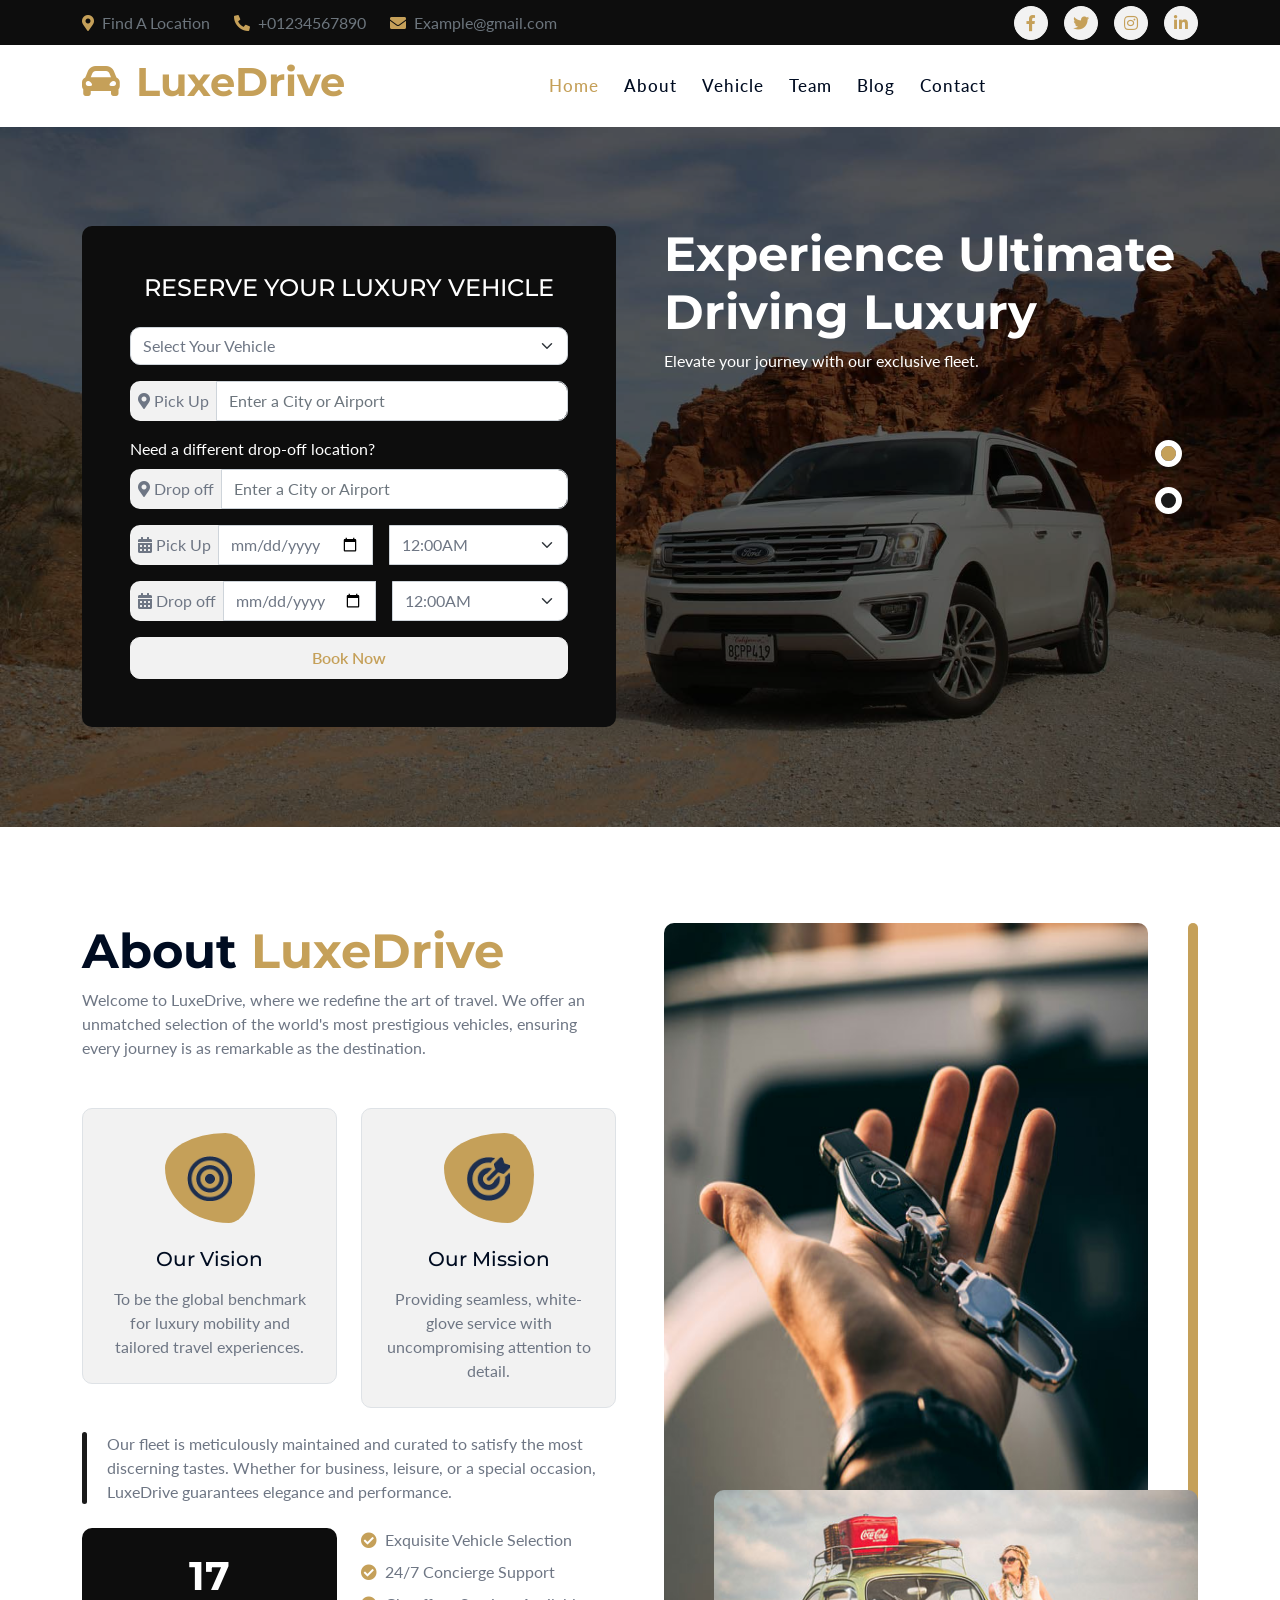
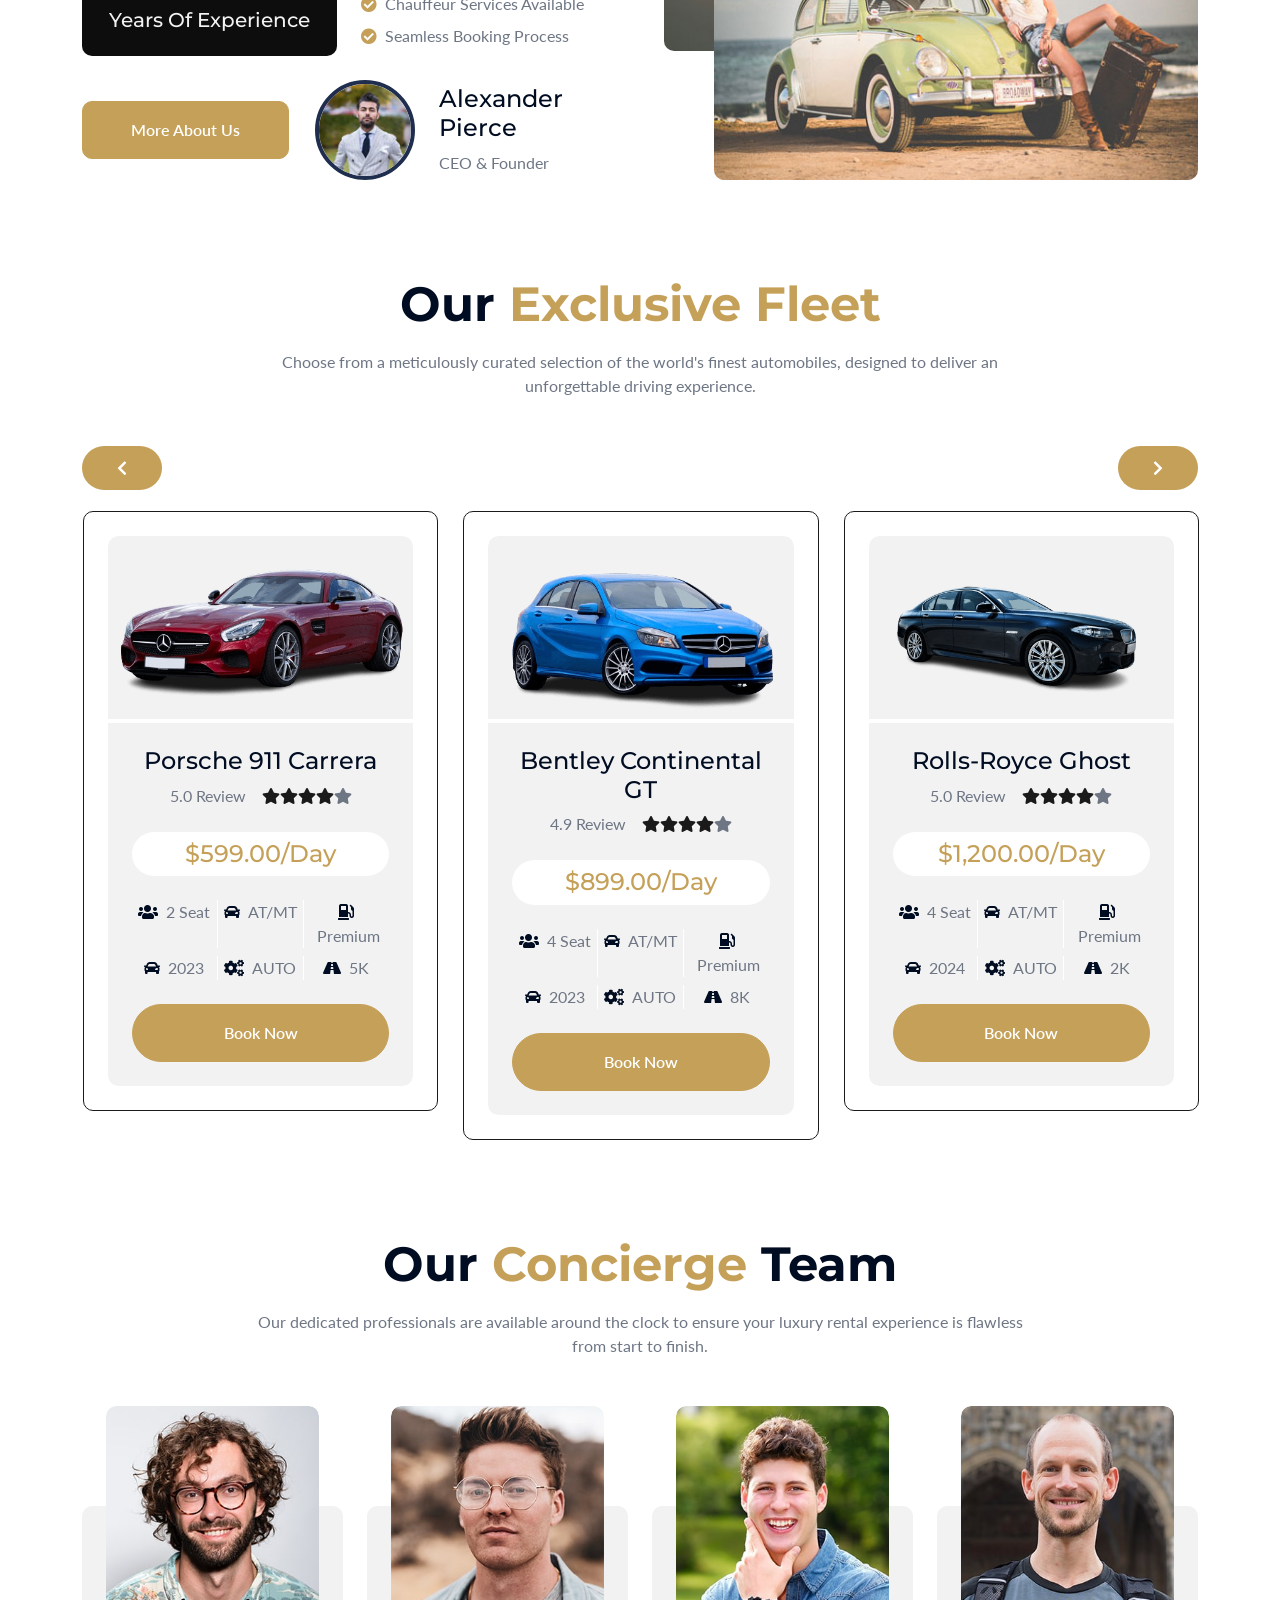
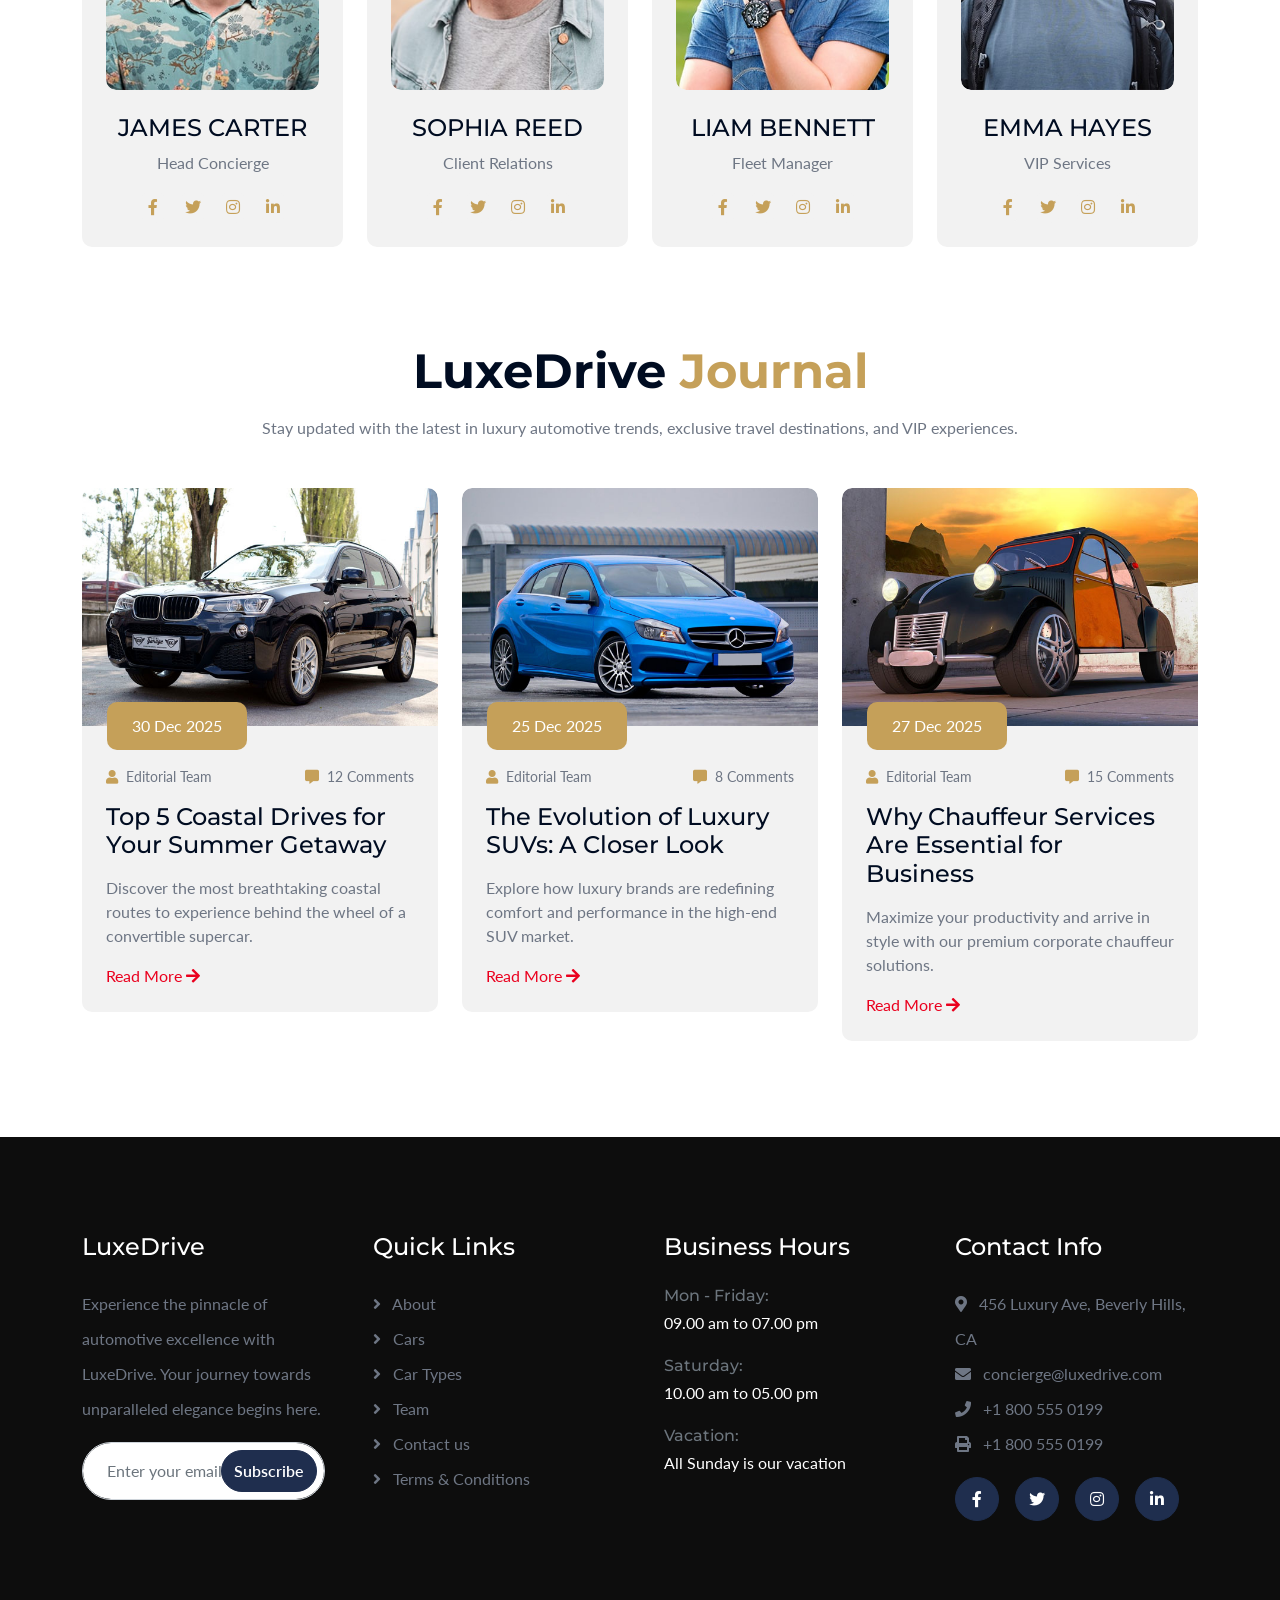
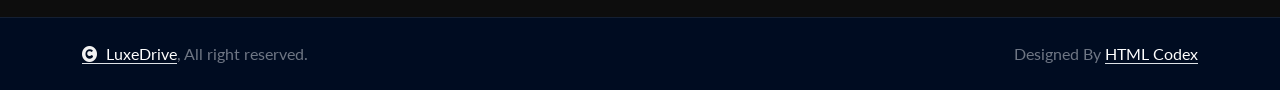
==== commit 4ef5abad: "theme changed" ====
--- a/index.html
+++ b/index.html
@@ -3,7 +3,7 @@
 
     <head>
         <meta charset="utf-8">
-        <title>Cental - Car Rent Website Template</title>
+        <title>LuxeDrive - Premium Car Rental</title>
         <meta content="width=device-width, initial-scale=1.0" name="viewport">
         <meta content="" name="keywords">
         <meta content="" name="description">
@@ -27,6 +27,21 @@
 
         <!-- Template Stylesheet -->
         <link href="css/style.css" rel="stylesheet">
+
+        <!-- Custom Premium Styles -->
+        <style>
+            :root {
+                --bs-primary: #c5a059;
+                --bs-secondary: #1a1a1a;
+            }
+            .text-primary { color: #c5a059 !important; }
+            .bg-primary { background-color: #c5a059 !important; }
+            .btn-primary { background-color: #c5a059; border-color: #c5a059; color: #fff; }
+            .btn-primary:hover { background-color: #a88544; border-color: #a88544; color: #fff; }
+            .text-secondary { color: #1a1a1a !important; }
+            .bg-secondary { background-color: #1a1a1a !important; }
+            .topbar, .footer, .bg-secondary { background-color: #0d0d0d !important; }
+        </style>
     </head>
 
     <body>
@@ -68,7 +83,7 @@
             <div class="container">
                 <nav class="navbar navbar-expand-lg navbar-light">
                     <a href="" class="navbar-brand p-0">
-                        <h1 class="display-6 text-primary"><i class="fas fa-car-alt me-3"></i></i>Cental</h1>
+                        <h1 class="display-6 text-primary"><i class="fas fa-car-alt me-3"></i>LuxeDrive</h1>
                         <!-- <img src="img/logo.png" alt="Logo"> -->
                     </a>
                     <button class="navbar-toggler" type="button" data-bs-toggle="collapse" data-bs-target="#navbarCollapse">
@@ -83,7 +98,6 @@
                             <a href="blog.html" class="nav-item nav-link">Blog</a>
                             <a href="contact.html" class="nav-item nav-link">Contact</a>
                         </div>
-                        <a href="https://htmlcodex.com/downloading/?item=3387" class="btn btn-primary rounded-pill py-2 px-4">Buy Pro Version</a>
                     </div>
                 </nav>
             </div>
@@ -105,16 +119,16 @@
                                 <div class="row g-5">
                                     <div class="col-lg-6 fadeInLeft animated" data-animation="fadeInLeft" data-delay="1s" style="animation-delay: 1s;">
                                         <div class="bg-secondary rounded p-5">
-                                            <h4 class="text-white mb-4">CONTINUE CAR RESERVATION</h4>
+                                            <h4 class="text-white mb-4">RESERVE YOUR LUXURY VEHICLE</h4>
                                             <form>
                                                 <div class="row g-3">
                                                     <div class="col-12">
                                                         <select class="form-select" aria-label="Default select example">
-                                                            <option selected>Select Your Car type</option>
-                                                            <option value="1">VW Golf VII</option>
-                                                            <option value="2">Audi A1 S-Line</option>
-                                                            <option value="3">Toyota Camry</option>
-                                                            <option value="4">BMW 320 ModernLine</option>
+                                                            <option selected>Select Your Vehicle</option>
+                                                            <option value="1">Bentley Continental GT</option>
+                                                            <option value="2">Rolls-Royce Ghost</option>
+                                                            <option value="3">Porsche 911 Carrera</option>
+                                                            <option value="4">Range Rover Autobiography</option>
                                                         </select>
                                                     </div>
                                                     <div class="col-12">
@@ -179,8 +193,8 @@
                                     </div>
                                     <div class="col-lg-6 d-none d-lg-flex fadeInRight animated" data-animation="fadeInRight" data-delay="1s" style="animation-delay: 1s;">
                                         <div class="text-start">
-                                            <h1 class="display-5 text-white">Get 15% off your rental Plan your trip now</h1>
-                                            <p>Treat yourself in USA</p>
+                                            <h1 class="display-5 text-white">Experience Ultimate Driving Luxury</h1>
+                                            <p>Elevate your journey with our exclusive fleet.</p>
                                         </div>
                                     </div>
                                 </div>
@@ -194,16 +208,16 @@
                                 <div class="row g-5">
                                     <div class="col-lg-6 fadeInLeft animated" data-animation="fadeInLeft" data-delay="1s" style="animation-delay: 1s;">
                                         <div class="bg-secondary rounded p-5">
-                                            <h4 class="text-white mb-4">CONTINUE CAR RESERVATION</h4>
+                                            <h4 class="text-white mb-4">RESERVE YOUR LUXURY VEHICLE</h4>
                                             <form>
                                                 <div class="row g-3">
                                                     <div class="col-12">
                                                         <select class="form-select" aria-label="Default select example">
-                                                            <option selected>Select Your Car type</option>
-                                                            <option value="1">VW Golf VII</option>
-                                                            <option value="2">Audi A1 S-Line</option>
-                                                            <option value="3">Toyota Camry</option>
-                                                            <option value="4">BMW 320 ModernLine</option>
+                                                            <option selected>Select Your Vehicle</option>
+                                                            <option value="1">Bentley Continental GT</option>
+                                                            <option value="2">Rolls-Royce Ghost</option>
+                                                            <option value="3">Porsche 911 Carrera</option>
+                                                            <option value="4">Range Rover Autobiography</option>
                                                         </select>
                                                     </div>
                                                     <div class="col-12">
@@ -268,8 +282,8 @@
                                     </div>
                                     <div class="col-lg-6 d-none d-lg-flex fadeInRight animated" data-animation="fadeInRight" data-delay="1s" style="animation-delay: 1s;">
                                         <div class="text-start">
-                                            <h1 class="display-5 text-white">Get 15% off your rental! Choose Your Model </h1>
-                                            <p>Treat yourself in USA</p>
+                                            <h1 class="display-5 text-white">Uncompromising Elegance & Performance</h1>
+                                            <p>Discover the thrill of driving the world's finest motorcars.</p>
                                         </div>
                                     </div>
                                 </div>
@@ -288,8 +302,8 @@
                     <div class="col-xl-6 wow fadeInLeft" data-wow-delay="0.2s">
                         <div class="about-item">
                             <div class="pb-5">
-                                <h1 class="display-5 text-capitalize">Cental <span class="text-primary">About</span></h1>
-                                <p class="mb-0">Lorem ipsum dolor sit amet, consectetur adipisicing elit. Ut amet nemo expedita asperiores commodi accusantium at cum harum, excepturi, quia tempora cupiditate! Adipisci facilis modi quisquam quia distinctio,
+                                <h1 class="display-5 text-capitalize">About <span class="text-primary">LuxeDrive</span></h1>
+                                <p class="mb-0">Welcome to LuxeDrive, where we redefine the art of travel. We offer an unmatched selection of the world's most prestigious vehicles, ensuring every journey is as remarkable as the destination.
                                 </p>
                             </div>
                             <div class="row g-4">
@@ -299,7 +313,7 @@
                                             <img src="img/about-icon-1.png" class="img-fluid w-50 h-50" alt="Icon">
                                         </div>
                                         <h5 class="mb-3">Our Vision</h5>
-                                        <p class="mb-0">Lorem ipsum dolor sit amet consectetur adipisicing elit.</p>
+                                        <p class="mb-0">To be the global benchmark for luxury mobility and tailored travel experiences.</p>
                                     </div>
                                 </div>
                                 <div class="col-lg-6">
@@ -307,12 +321,12 @@
                                         <div class="about-icon mb-4">
                                             <img src="img/about-icon-2.png" class="img-fluid h-50 w-50" alt="Icon">
                                         </div>
-                                        <h5 class="mb-3">Our Mision</h5>
-                                        <p class="mb-0">Lorem ipsum dolor sit amet consectetur adipisicing elit.</p>
-                                    </div>
-                                </div>
-                            </div>
-                            <p class="text-item my-4">Lorem, ipsum dolor sit amet consectetur adipisicing elit. Beatae, aliquam ipsum. Sed suscipit dolorem libero sequi aut natus debitis reprehenderit facilis quaerat similique, est at in eum. Quo, obcaecati in!
+                                        <h5 class="mb-3">Our Mission</h5>
+                                        <p class="mb-0">Providing seamless, white-glove service with uncompromising attention to detail.</p>
+                                    </div>
+                                </div>
+                            </div>
+                            <p class="text-item my-4">Our fleet is meticulously maintained and curated to satisfy the most discerning tastes. Whether for business, leisure, or a special occasion, LuxeDrive guarantees elegance and performance.
                             </p>
                             <div class="row g-4">
                                 <div class="col-lg-6">
@@ -323,10 +337,10 @@
                                 </div>
                                 <div class="col-lg-6">
                                     <div class="rounded">
-                                        <p class="mb-2"><i class="fa fa-check-circle text-primary me-1"></i> Morbi tristique senectus</p>
-                                        <p class="mb-2"><i class="fa fa-check-circle text-primary me-1"></i> A scelerisque purus</p>
-                                        <p class="mb-2"><i class="fa fa-check-circle text-primary me-1"></i> Dictumst vestibulum</p>
-                                        <p class="mb-0"><i class="fa fa-check-circle text-primary me-1"></i> dio aenean sed adipiscing</p>
+                                        <p class="mb-2"><i class="fa fa-check-circle text-primary me-1"></i> Exquisite Vehicle Selection</p>
+                                        <p class="mb-2"><i class="fa fa-check-circle text-primary me-1"></i> 24/7 Concierge Support</p>
+                                        <p class="mb-2"><i class="fa fa-check-circle text-primary me-1"></i> Chauffeur Services Available</p>
+                                        <p class="mb-0"><i class="fa fa-check-circle text-primary me-1"></i> Seamless Booking Process</p>
                                     </div>
                                 </div>
                                 <div class="col-lg-5 d-flex align-items-center">
@@ -336,8 +350,8 @@
                                     <div class="d-flex align-items-center">
                                         <img src="img/attachment-img.jpg" class="img-fluid rounded-circle border border-4 border-secondary" style="width: 100px; height: 100px;" alt="Image">
                                         <div class="ms-4">
-                                            <h4>William Burgess</h4>
-                                            <p class="mb-0">Carveo Founder</p>
+                                            <h4>Alexander Pierce</h4>
+                                            <p class="mb-0">CEO & Founder</p>
                                         </div>
                                     </div>
                                 </div>
@@ -363,8 +377,8 @@
         <div class="container-fluid categories py-5">
             <div class="container">
                 <div class="text-center mx-auto pb-5 wow fadeInUp" data-wow-delay="0.1s" style="max-width: 800px;">
-                    <h1 class="display-5 text-capitalize mb-3">Our <span class="text-primary">Vehicles</span></h1>
-                    <p class="mb-0">Lorem ipsum dolor sit amet, consectetur adipisicing elit. Ut amet nemo expedita asperiores commodi accusantium at cum harum, excepturi, quia tempora cupiditate! Adipisci facilis modi quisquam quia distinctio,
+                    <h1 class="display-5 text-capitalize mb-3">Our <span class="text-primary">Exclusive Fleet</span></h1>
+                    <p class="mb-0">Choose from a meticulously curated selection of the world's finest automobiles, designed to deliver an unforgettable driving experience.
                     </p>
                 </div>
                 <div class="categories-carousel owl-carousel wow fadeInUp" data-wow-delay="0.1s">
@@ -374,9 +388,9 @@
                                 <img src="img/car-1.png" class="img-fluid w-100 rounded-top" alt="">
                             </div>
                             <div class="categories-content rounded-bottom p-4">
-                                <h4>Mercedes Benz R3</h4>
+                                <h4>Porsche 911 Carrera</h4>
                                 <div class="categories-review mb-4">
-                                    <div class="me-3">4.5 Review</div>
+                                    <div class="me-3">5.0 Review</div>
                                     <div class="d-flex justify-content-center text-secondary">
                                         <i class="fas fa-star"></i>
                                         <i class="fas fa-star"></i>
@@ -386,26 +400,26 @@
                                     </div>
                                 </div>
                                 <div class="mb-4">
-                                    <h4 class="bg-white text-primary rounded-pill py-2 px-4 mb-0">$99:00/Day</h4>
+                                    <h4 class="bg-white text-primary rounded-pill py-2 px-4 mb-0">$599.00/Day</h4>
                                 </div>
                                 <div class="row gy-2 gx-0 text-center mb-4">
                                     <div class="col-4 border-end border-white">
-                                        <i class="fa fa-users text-dark"></i> <span class="text-body ms-1">4 Seat</span>
+                                        <i class="fa fa-users text-dark"></i> <span class="text-body ms-1">2 Seat</span>
                                     </div>
                                     <div class="col-4 border-end border-white">
                                         <i class="fa fa-car text-dark"></i> <span class="text-body ms-1">AT/MT</span>
                                     </div>
                                     <div class="col-4">
-                                        <i class="fa fa-gas-pump text-dark"></i> <span class="text-body ms-1">Petrol</span>
-                                    </div>
-                                    <div class="col-4 border-end border-white">
-                                        <i class="fa fa-car text-dark"></i> <span class="text-body ms-1">2015</span>
+                                        <i class="fa fa-gas-pump text-dark"></i> <span class="text-body ms-1">Premium</span>
+                                    </div>
+                                    <div class="col-4 border-end border-white">
+                                        <i class="fa fa-car text-dark"></i> <span class="text-body ms-1">2023</span>
                                     </div>
                                     <div class="col-4 border-end border-white">
                                         <i class="fa fa-cogs text-dark"></i> <span class="text-body ms-1">AUTO</span>
                                     </div>
                                     <div class="col-4">
-                                        <i class="fa fa-road text-dark"></i> <span class="text-body ms-1">27K</span>
+                                        <i class="fa fa-road text-dark"></i> <span class="text-body ms-1">5K</span>
                                     </div>
                                 </div>
                                 <a href="#" class="btn btn-primary rounded-pill d-flex justify-content-center py-3">Book Now</a>
@@ -418,9 +432,9 @@
                                 <img src="img/car-2.png" class="img-fluid w-100 rounded-top" alt="">
                             </div>
                             <div class="categories-content rounded-bottom p-4">
-                                <h4>Toyota Corolla Cross</h4>
+                                <h4>Bentley Continental GT</h4>
                                 <div class="categories-review mb-4">
-                                    <div class="me-3">3.5 Review</div>
+                                    <div class="me-3">4.9 Review</div>
                                     <div class="d-flex justify-content-center text-secondary">
                                         <i class="fas fa-star"></i>
                                         <i class="fas fa-star"></i>
@@ -430,7 +444,7 @@
                                     </div>
                                 </div>
                                 <div class="mb-4">
-                                    <h4 class="bg-white text-primary rounded-pill py-2 px-4 mb-0">$128:00/Day</h4>
+                                    <h4 class="bg-white text-primary rounded-pill py-2 px-4 mb-0">$899.00/Day</h4>
                                 </div>
                                 <div class="row gy-2 gx-0 text-center mb-4">
                                     <div class="col-4 border-end border-white">
@@ -440,16 +454,16 @@
                                         <i class="fa fa-car text-dark"></i> <span class="text-body ms-1">AT/MT</span>
                                     </div>
                                     <div class="col-4">
-                                        <i class="fa fa-gas-pump text-dark"></i> <span class="text-body ms-1">Petrol</span>
-                                    </div>
-                                    <div class="col-4 border-end border-white">
-                                        <i class="fa fa-car text-dark"></i> <span class="text-body ms-1">2015</span>
+                                        <i class="fa fa-gas-pump text-dark"></i> <span class="text-body ms-1">Premium</span>
+                                    </div>
+                                    <div class="col-4 border-end border-white">
+                                        <i class="fa fa-car text-dark"></i> <span class="text-body ms-1">2023</span>
                                     </div>
                                     <div class="col-4 border-end border-white">
                                         <i class="fa fa-cogs text-dark"></i> <span class="text-body ms-1">AUTO</span>
                                     </div>
                                     <div class="col-4">
-                                        <i class="fa fa-road text-dark"></i> <span class="text-body ms-1">27K</span>
+                                        <i class="fa fa-road text-dark"></i> <span class="text-body ms-1">8K</span>
                                     </div>
                                 </div>
                                 <a href="#" class="btn btn-primary rounded-pill d-flex justify-content-center py-3">Book Now</a>
@@ -462,9 +476,9 @@
                                 <img src="img/car-3.png" class="img-fluid w-100 rounded-top" alt="">
                             </div>
                             <div class="categories-content rounded-bottom p-4">
-                                <h4>Tesla Model S Plaid</h4>
+                                <h4>Rolls-Royce Ghost</h4>
                                 <div class="categories-review mb-4">
-                                    <div class="me-3">3.8 Review</div>
+                                    <div class="me-3">5.0 Review</div>
                                     <div class="d-flex justify-content-center text-secondary">
                                         <i class="fas fa-star"></i>
                                         <i class="fas fa-star"></i>
@@ -474,7 +488,7 @@
                                     </div>
                                 </div>
                                 <div class="mb-4">
-                                    <h4 class="bg-white text-primary rounded-pill py-2 px-4 mb-0">$170:00/Day</h4>
+                                    <h4 class="bg-white text-primary rounded-pill py-2 px-4 mb-0">$1,200.00/Day</h4>
                                 </div>
                                 <div class="row gy-2 gx-0 text-center mb-4">
                                     <div class="col-4 border-end border-white">
@@ -484,16 +498,16 @@
                                         <i class="fa fa-car text-dark"></i> <span class="text-body ms-1">AT/MT</span>
                                     </div>
                                     <div class="col-4">
-                                        <i class="fa fa-gas-pump text-dark"></i> <span class="text-body ms-1">Petrol</span>
-                                    </div>
-                                    <div class="col-4 border-end border-white">
-                                        <i class="fa fa-car text-dark"></i> <span class="text-body ms-1">2015</span>
+                                        <i class="fa fa-gas-pump text-dark"></i> <span class="text-body ms-1">Premium</span>
+                                    </div>
+                                    <div class="col-4 border-end border-white">
+                                        <i class="fa fa-car text-dark"></i> <span class="text-body ms-1">2024</span>
                                     </div>
                                     <div class="col-4 border-end border-white">
                                         <i class="fa fa-cogs text-dark"></i> <span class="text-body ms-1">AUTO</span>
                                     </div>
                                     <div class="col-4">
-                                        <i class="fa fa-road text-dark"></i> <span class="text-body ms-1">27K</span>
+                                        <i class="fa fa-road text-dark"></i> <span class="text-body ms-1">2K</span>
                                     </div>
                                 </div>
                                 <a href="#" class="btn btn-primary rounded-pill d-flex justify-content-center py-3">Book Now</a>
@@ -506,9 +520,9 @@
                                 <img src="img/car-4.png" class="img-fluid w-100 rounded-top" alt="">
                             </div>
                             <div class="categories-content rounded-bottom p-4">
-                                <h4>Hyundai Kona Electric</h4>
+                                <h4>Range Rover Autobiography</h4>
                                 <div class="categories-review mb-4">
-                                    <div class="me-3">4.8 Review</div>
+                                    <div class="me-3">4.9 Review</div>
                                     <div class="d-flex justify-content-center text-secondary">
                                         <i class="fas fa-star"></i>
                                         <i class="fas fa-star"></i>
@@ -518,26 +532,26 @@
                                     </div>
                                 </div>
                                 <div class="mb-4">
-                                    <h4 class="bg-white text-primary rounded-pill py-2 px-4 mb-0">$187:00/Day</h4>
+                                    <h4 class="bg-white text-primary rounded-pill py-2 px-4 mb-0">$450.00/Day</h4>
                                 </div>
                                 <div class="row gy-2 gx-0 text-center mb-4">
                                     <div class="col-4 border-end border-white">
-                                        <i class="fa fa-users text-dark"></i> <span class="text-body ms-1">4 Seat</span>
+                                        <i class="fa fa-users text-dark"></i> <span class="text-body ms-1">5 Seat</span>
                                     </div>
                                     <div class="col-4 border-end border-white">
                                         <i class="fa fa-car text-dark"></i> <span class="text-body ms-1">AT/MT</span>
                                     </div>
                                     <div class="col-4">
-                                        <i class="fa fa-gas-pump text-dark"></i> <span class="text-body ms-1">Petrol</span>
-                                    </div>
-                                    <div class="col-4 border-end border-white">
-                                        <i class="fa fa-car text-dark"></i> <span class="text-body ms-1">2015</span>
+                                        <i class="fa fa-gas-pump text-dark"></i> <span class="text-body ms-1">Premium</span>
+                                    </div>
+                                    <div class="col-4 border-end border-white">
+                                        <i class="fa fa-car text-dark"></i> <span class="text-body ms-1">2023</span>
                                     </div>
                                     <div class="col-4 border-end border-white">
                                         <i class="fa fa-cogs text-dark"></i> <span class="text-body ms-1">AUTO</span>
                                     </div>
                                     <div class="col-4">
-                                        <i class="fa fa-road text-dark"></i> <span class="text-body ms-1">27K</span>
+                                        <i class="fa fa-road text-dark"></i> <span class="text-body ms-1">12K</span>
                                     </div>
                                 </div>
                                 <a href="#" class="btn btn-primary rounded-pill d-flex justify-content-center py-3">Book Now</a>
@@ -553,8 +567,8 @@
         <div class="container-fluid team py-5">
             <div class="container">
                 <div class="text-center mx-auto pb-5 wow fadeInUp" data-wow-delay="0.1s" style="max-width: 800px;">
-                    <h1 class="display-5 text-capitalize mb-3">Customer<span class="text-primary"> Suport</span> Center</h1>
-                    <p class="mb-0">Lorem ipsum dolor sit amet, consectetur adipisicing elit. Ut amet nemo expedita asperiores commodi accusantium at cum harum, excepturi, quia tempora cupiditate! Adipisci facilis modi quisquam quia distinctio,
+                    <h1 class="display-5 text-capitalize mb-3">Our<span class="text-primary"> Concierge</span> Team</h1>
+                    <p class="mb-0">Our dedicated professionals are available around the clock to ensure your luxury rental experience is flawless from start to finish.
                     </p>
                 </div>
                 <div class="row g-4">
@@ -564,8 +578,8 @@
                                 <img src="img/team-1.jpg" class="img-fluid rounded w-100" alt="Image">
                             </div>
                             <div class="team-content pt-4">
-                                <h4>MARTIN DOE</h4>
-                                <p>Profession</p>
+                                <h4>JAMES CARTER</h4>
+                                <p>Head Concierge</p>
                                 <div class="team-icon d-flex justify-content-center">
                                     <a class="btn btn-square btn-light rounded-circle mx-1" href=""><i class="fab fa-facebook-f"></i></a>
                                     <a class="btn btn-square btn-light rounded-circle mx-1" href=""><i class="fab fa-twitter"></i></a>
@@ -581,8 +595,8 @@
                                 <img src="img/team-2.jpg" class="img-fluid rounded w-100" alt="Image">
                             </div>
                             <div class="team-content pt-4">
-                                <h4>MARTIN DOE</h4>
-                                <p>Profession</p>
+                                <h4>SOPHIA REED</h4>
+                                <p>Client Relations</p>
                                 <div class="team-icon d-flex justify-content-center">
                                     <a class="btn btn-square btn-light rounded-circle mx-1" href=""><i class="fab fa-facebook-f"></i></a>
                                     <a class="btn btn-square btn-light rounded-circle mx-1" href=""><i class="fab fa-twitter"></i></a>
@@ -598,8 +612,8 @@
                                 <img src="img/team-3.jpg" class="img-fluid rounded w-100" alt="Image">
                             </div>
                             <div class="team-content pt-4">
-                                <h4>MARTIN DOE</h4>
-                                <p>Profession</p>
+                                <h4>LIAM BENNETT</h4>
+                                <p>Fleet Manager</p>
                                 <div class="team-icon d-flex justify-content-center">
                                     <a class="btn btn-square btn-light rounded-circle mx-1" href=""><i class="fab fa-facebook-f"></i></a>
                                     <a class="btn btn-square btn-light rounded-circle mx-1" href=""><i class="fab fa-twitter"></i></a>
@@ -615,8 +629,8 @@
                                 <img src="img/team-4.jpg" class="img-fluid rounded w-100" alt="Image">
                             </div>
                             <div class="team-content pt-4">
-                                <h4>MARTIN DOE</h4>
-                                <p>Profession</p>
+                                <h4>EMMA HAYES</h4>
+                                <p>VIP Services</p>
                                 <div class="team-icon d-flex justify-content-center">
                                     <a class="btn btn-square btn-light rounded-circle mx-1" href=""><i class="fab fa-facebook-f"></i></a>
                                     <a class="btn btn-square btn-light rounded-circle mx-1" href=""><i class="fab fa-twitter"></i></a>
@@ -635,8 +649,8 @@
         <div class="container-fluid blog py-5">
             <div class="container">
                 <div class="text-center mx-auto pb-5 wow fadeInUp" data-wow-delay="0.1s" style="max-width: 800px;">
-                    <h1 class="display-5 text-capitalize mb-3">Cental<span class="text-primary"> Blog & News</span></h1>
-                    <p class="mb-0">Lorem ipsum dolor sit amet, consectetur adipisicing elit. Ut amet nemo expedita asperiores commodi accusantium at cum harum, excepturi, quia tempora cupiditate! Adipisci facilis modi quisquam quia distinctio,
+                    <h1 class="display-5 text-capitalize mb-3">LuxeDrive<span class="text-primary"> Journal</span></h1>
+                    <p class="mb-0">Stay updated with the latest in luxury automotive trends, exclusive travel destinations, and VIP experiences.
                     </p>
                 </div>
                 <div class="row g-4">
@@ -648,11 +662,11 @@
                             <div class="blog-content rounded-bottom p-4">
                                 <div class="blog-date">30 Dec 2025</div>
                                 <div class="blog-comment my-3">
-                                    <div class="small"><span class="fa fa-user text-primary"></span><span class="ms-2">Martin.C</span></div>
-                                    <div class="small"><span class="fa fa-comment-alt text-primary"></span><span class="ms-2">6 Comments</span></div>
-                                </div>
-                                <a href="#" class="h4 d-block mb-3">Rental Cars how to check driving fines?</a>
-                                <p class="mb-3">Lorem, ipsum dolor sit amet consectetur adipisicing elit. Eius libero soluta impedit eligendi? Quibusdam, laudantium.</p>
+                                    <div class="small"><span class="fa fa-user text-primary"></span><span class="ms-2">Editorial Team</span></div>
+                                    <div class="small"><span class="fa fa-comment-alt text-primary"></span><span class="ms-2">12 Comments</span></div>
+                                </div>
+                                <a href="#" class="h4 d-block mb-3">Top 5 Coastal Drives for Your Summer Getaway</a>
+                                <p class="mb-3">Discover the most breathtaking coastal routes to experience behind the wheel of a convertible supercar.</p>
                                 <a href="#" class="">Read More  <i class="fa fa-arrow-right"></i></a>
                             </div>
                         </div>
@@ -665,11 +679,11 @@
                             <div class="blog-content rounded-bottom p-4">
                                 <div class="blog-date">25 Dec 2025</div>
                                 <div class="blog-comment my-3">
-                                    <div class="small"><span class="fa fa-user text-primary"></span><span class="ms-2">Martin.C</span></div>
-                                    <div class="small"><span class="fa fa-comment-alt text-primary"></span><span class="ms-2">6 Comments</span></div>
-                                </div>
-                                <a href="#" class="h4 d-block mb-3">Rental cost of sport and other cars</a>
-                                <p class="mb-3">Lorem, ipsum dolor sit amet consectetur adipisicing elit. Eius libero soluta impedit eligendi? Quibusdam, laudantium.</p>
+                                    <div class="small"><span class="fa fa-user text-primary"></span><span class="ms-2">Editorial Team</span></div>
+                                    <div class="small"><span class="fa fa-comment-alt text-primary"></span><span class="ms-2">8 Comments</span></div>
+                                </div>
+                                <a href="#" class="h4 d-block mb-3">The Evolution of Luxury SUVs: A Closer Look</a>
+                                <p class="mb-3">Explore how luxury brands are redefining comfort and performance in the high-end SUV market.</p>
                                 <a href="#" class="">Read More  <i class="fa fa-arrow-right"></i></a>
                             </div>
                         </div>
@@ -682,11 +696,11 @@
                             <div class="blog-content rounded-bottom p-4">
                                 <div class="blog-date">27 Dec 2025</div>
                                 <div class="blog-comment my-3">
-                                    <div class="small"><span class="fa fa-user text-primary"></span><span class="ms-2">Martin.C</span></div>
-                                    <div class="small"><span class="fa fa-comment-alt text-primary"></span><span class="ms-2">6 Comments</span></div>
-                                </div>
-                                <a href="#" class="h4 d-block mb-3">Document required for car rental</a>
-                                <p class="mb-3">Lorem, ipsum dolor sit amet consectetur adipisicing elit. Eius libero soluta impedit eligendi? Quibusdam, laudantium.</p>
+                                    <div class="small"><span class="fa fa-user text-primary"></span><span class="ms-2">Editorial Team</span></div>
+                                    <div class="small"><span class="fa fa-comment-alt text-primary"></span><span class="ms-2">15 Comments</span></div>
+                                </div>
+                                <a href="#" class="h4 d-block mb-3">Why Chauffeur Services Are Essential for Business</a>
+                                <p class="mb-3">Maximize your productivity and arrive in style with our premium corporate chauffeur solutions.</p>
                                 <a href="#" class="">Read More  <i class="fa fa-arrow-right"></i></a>
                             </div>
                         </div>
@@ -703,8 +717,8 @@
                     <div class="col-md-6 col-lg-6 col-xl-3">
                         <div class="footer-item d-flex flex-column">
                             <div class="footer-item">
-                                <h4 class="text-white mb-4">About Us</h4>
-                                <p class="mb-3">Dolor amet sit justo amet elitr clita ipsum elitr est.Lorem ipsum dolor sit amet, consectetur adipiscing elit consectetur adipiscing elit.</p>
+                                <h4 class="text-white mb-4">LuxeDrive</h4>
+                                <p class="mb-3">Experience the pinnacle of automotive excellence with LuxeDrive. Your journey towards unparalleled elegance begins here.</p>
                             </div>
                             <div class="position-relative">
                                 <input class="form-control rounded-pill w-100 py-3 ps-4 pe-5" type="text" placeholder="Enter your email">
@@ -743,10 +757,10 @@
                     <div class="col-md-6 col-lg-6 col-xl-3">
                         <div class="footer-item d-flex flex-column">
                             <h4 class="text-white mb-4">Contact Info</h4>
-                            <a href="#"><i class="fa fa-map-marker-alt me-2"></i> 123 Street, New York, USA</a>
-                            <a href="mailto:info@example.com"><i class="fas fa-envelope me-2"></i> info@example.com</a>
-                            <a href="tel:+012 345 67890"><i class="fas fa-phone me-2"></i> +012 345 67890</a>
-                            <a href="tel:+012 345 67890" class="mb-3"><i class="fas fa-print me-2"></i> +012 345 67890</a>
+                            <a href="#"><i class="fa fa-map-marker-alt me-2"></i> 456 Luxury Ave, Beverly Hills, CA</a>
+                            <a href="mailto:concierge@luxedrive.com"><i class="fas fa-envelope me-2"></i> concierge@luxedrive.com</a>
+                            <a href="tel:+18005550199"><i class="fas fa-phone me-2"></i> +1 800 555 0199</a>
+                            <a href="tel:+18005550199" class="mb-3"><i class="fas fa-print me-2"></i> +1 800 555 0199</a>
                             <div class="d-flex">
                                 <a class="btn btn-secondary btn-md-square rounded-circle me-3" href=""><i class="fab fa-facebook-f text-white"></i></a>
                                 <a class="btn btn-secondary btn-md-square rounded-circle me-3" href=""><i class="fab fa-twitter text-white"></i></a>
@@ -765,7 +779,7 @@
             <div class="container">
                 <div class="row g-4 align-items-center">
                     <div class="col-md-6 text-center text-md-start mb-md-0">
-                        <span class="text-body"><a href="#" class="border-bottom text-white"><i class="fas fa-copyright text-light me-2"></i>Your Site Name</a>, All right reserved.</span>
+                        <span class="text-body"><a href="#" class="border-bottom text-white"><i class="fas fa-copyright text-light me-2"></i>LuxeDrive</a>, All right reserved.</span>
                     </div>
                     <div class="col-md-6 text-center text-md-end text-body">
                         <!--/*** The author’s attribution link must remain intact in the template. ***/-->
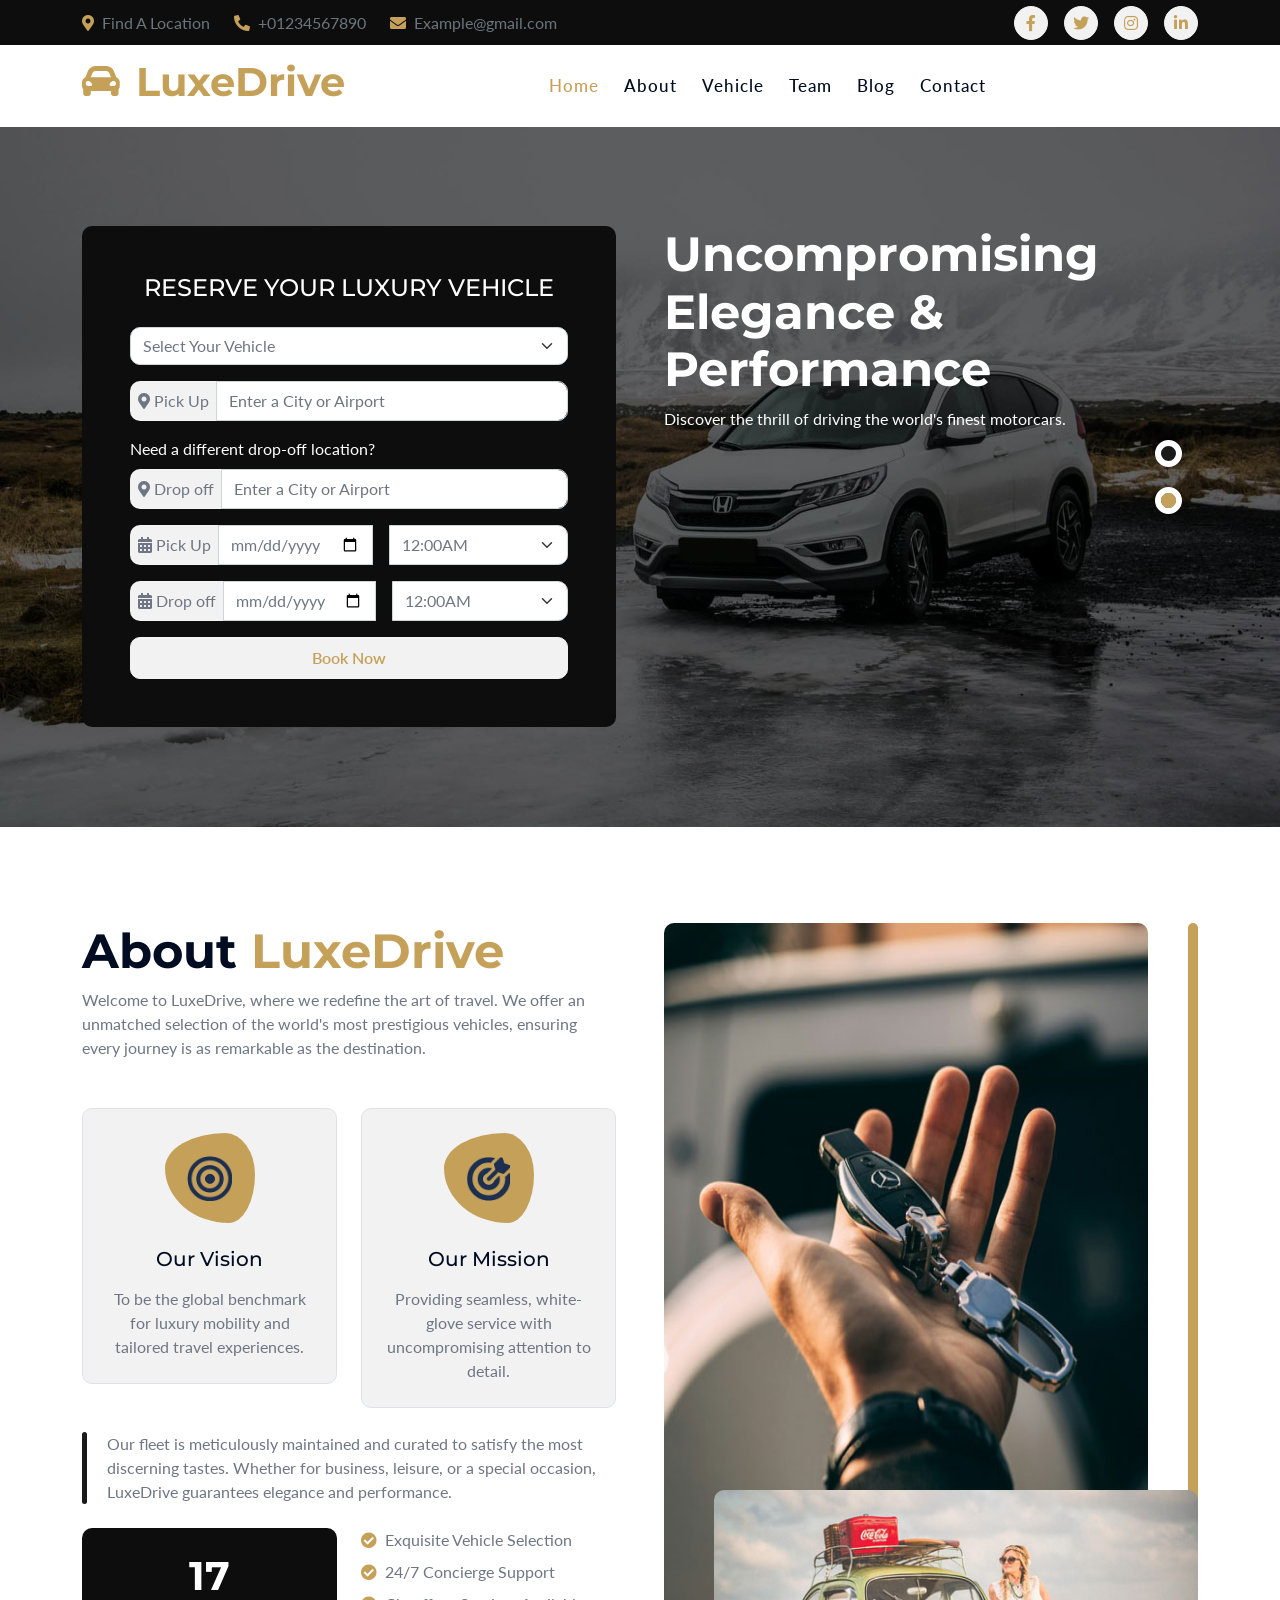
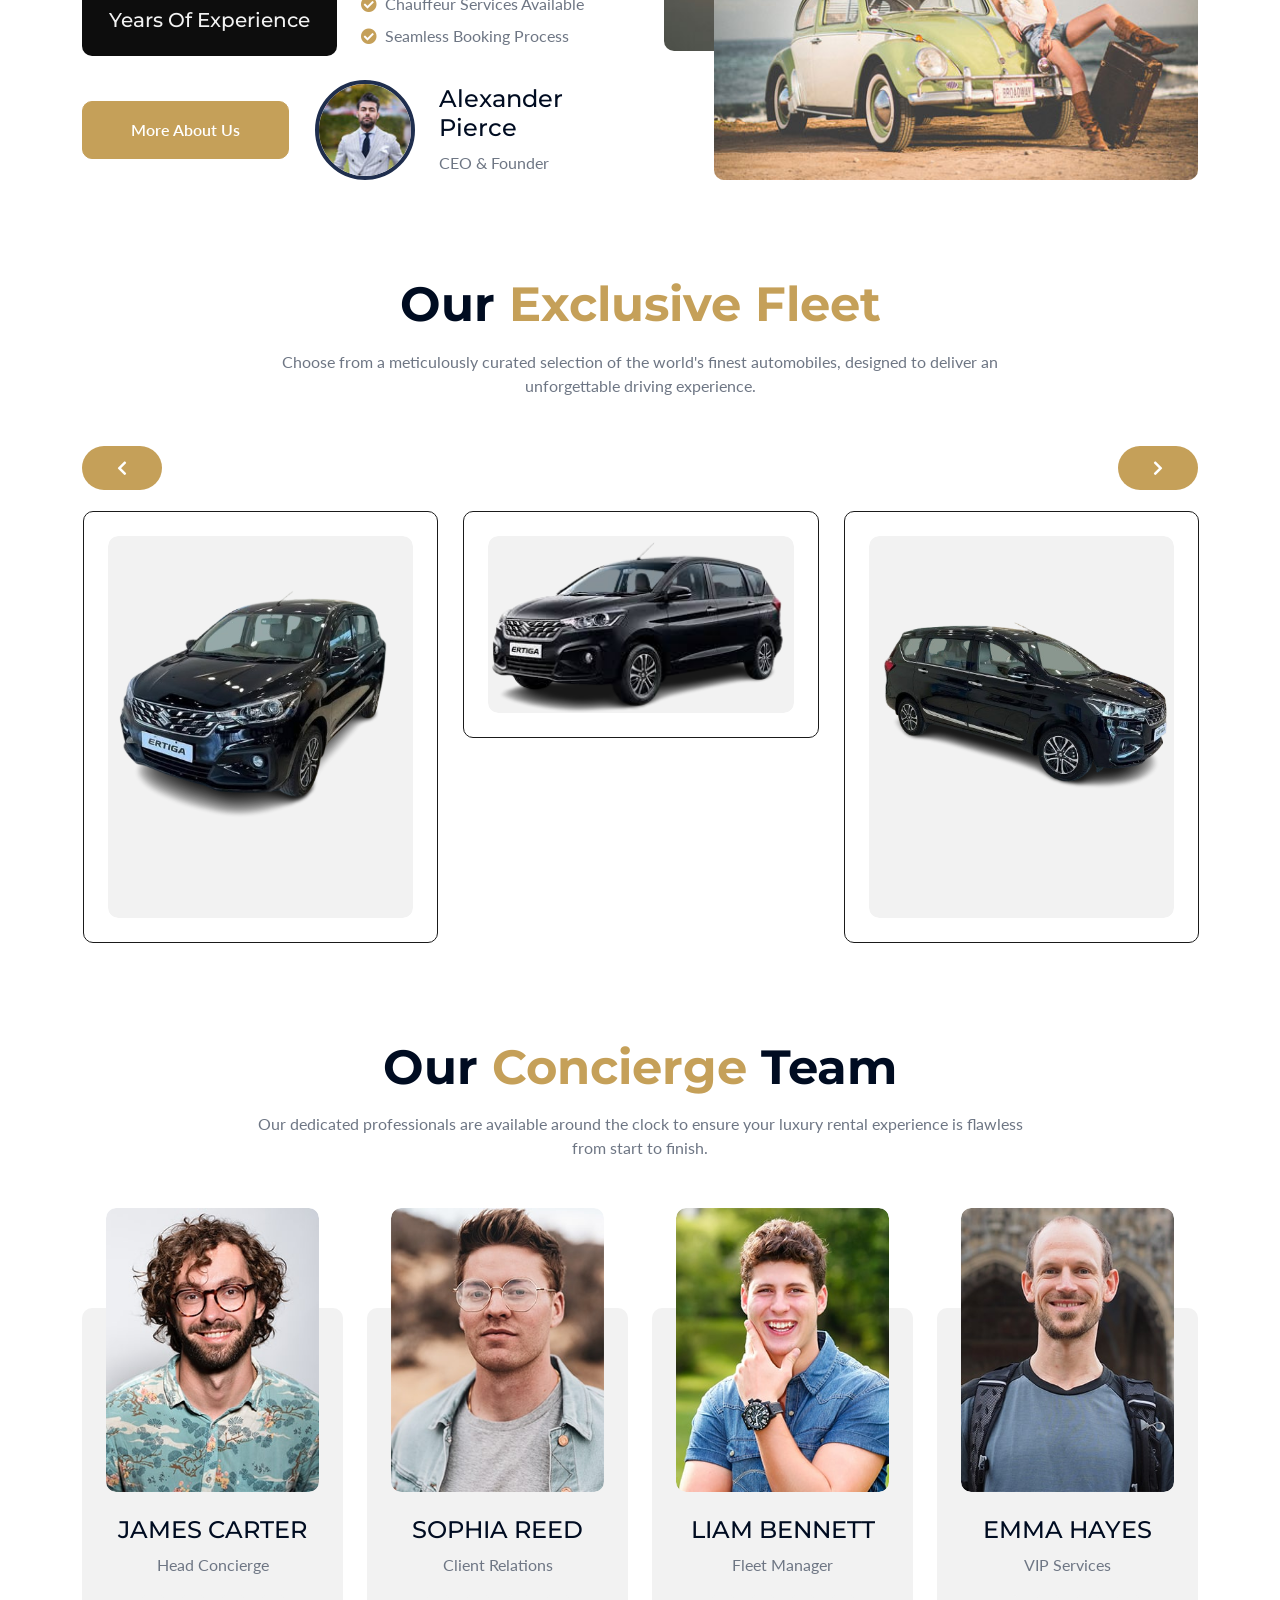
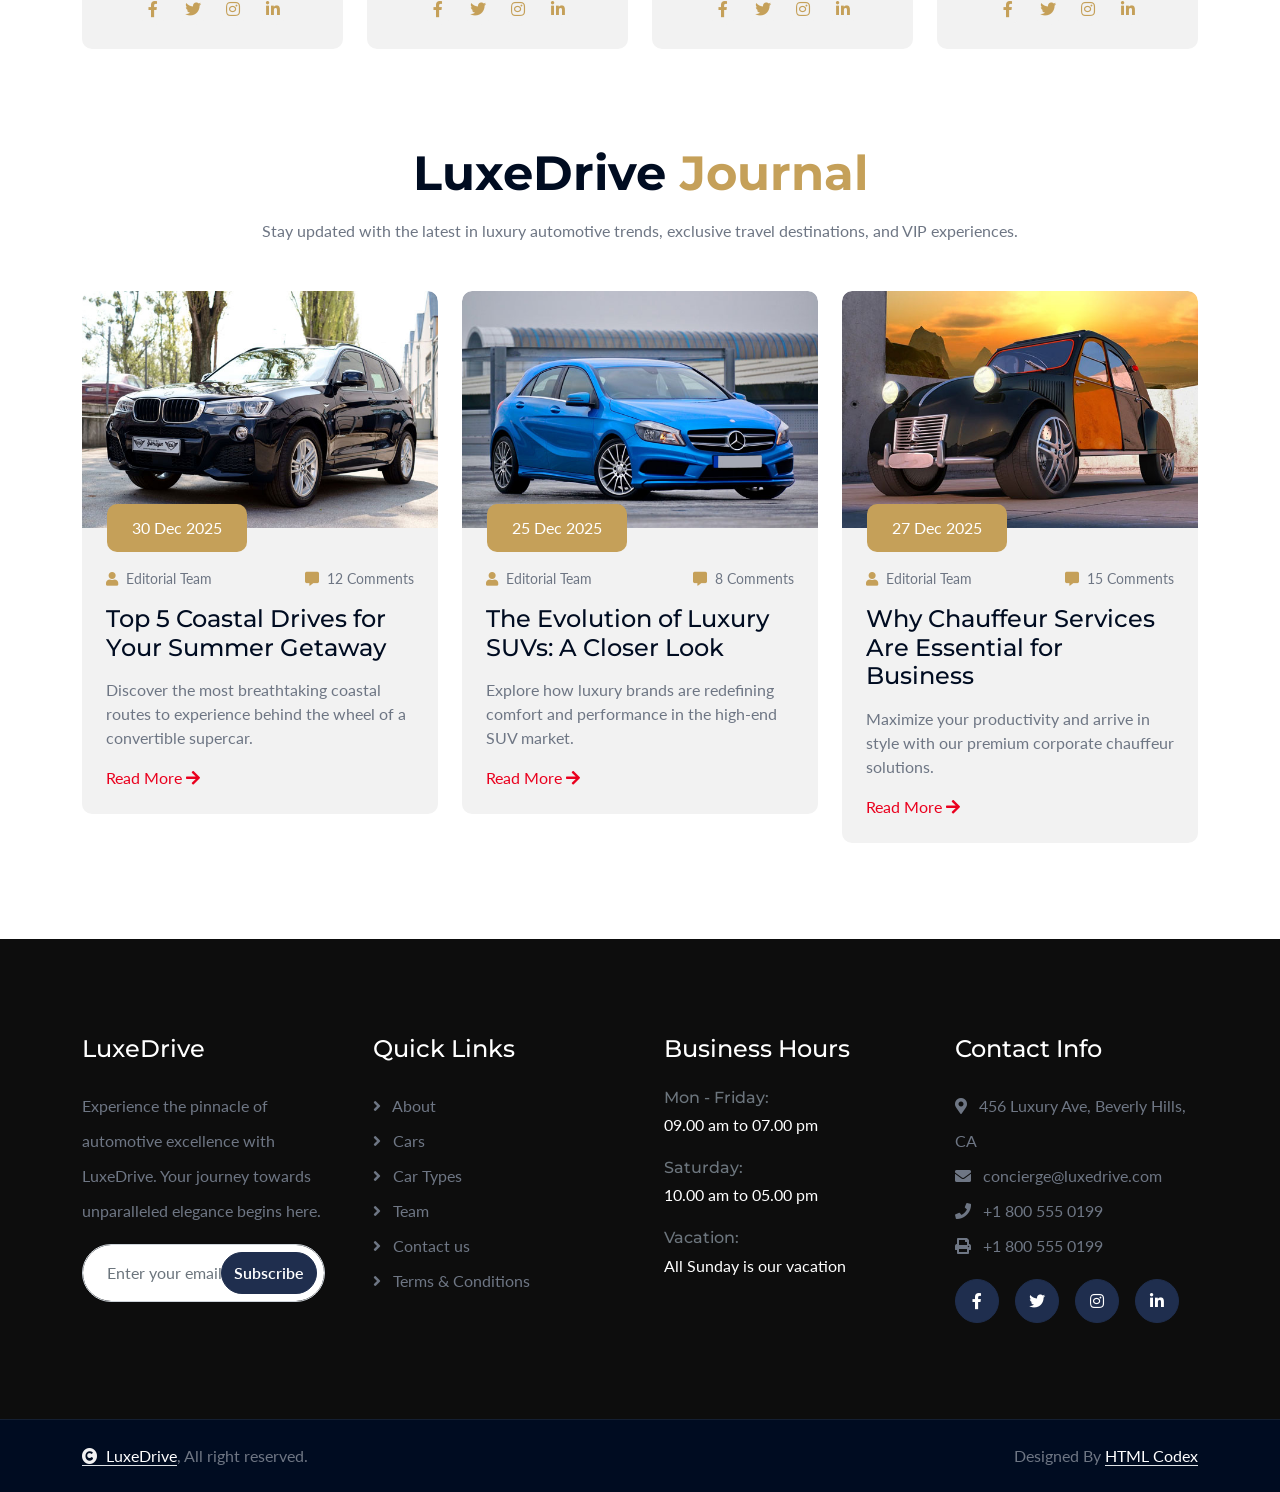
==== commit f32c8318: "car changed1" ====
--- a/index.html
+++ b/index.html
@@ -384,177 +384,29 @@
                 <div class="categories-carousel owl-carousel wow fadeInUp" data-wow-delay="0.1s">
                     <div class="categories-item p-4">
                         <div class="categories-item-inner">
-                            <div class="categories-img rounded-top">
-                                <img src="img/car-1.png" class="img-fluid w-100 rounded-top" alt="">
-                            </div>
-                            <div class="categories-content rounded-bottom p-4">
-                                <h4>Porsche 911 Carrera</h4>
-                                <div class="categories-review mb-4">
-                                    <div class="me-3">5.0 Review</div>
-                                    <div class="d-flex justify-content-center text-secondary">
-                                        <i class="fas fa-star"></i>
-                                        <i class="fas fa-star"></i>
-                                        <i class="fas fa-star"></i>
-                                        <i class="fas fa-star"></i>
-                                        <i class="fas fa-star text-body"></i>
-                                    </div>
-                                </div>
-                                <div class="mb-4">
-                                    <h4 class="bg-white text-primary rounded-pill py-2 px-4 mb-0">$599.00/Day</h4>
-                                </div>
-                                <div class="row gy-2 gx-0 text-center mb-4">
-                                    <div class="col-4 border-end border-white">
-                                        <i class="fa fa-users text-dark"></i> <span class="text-body ms-1">2 Seat</span>
-                                    </div>
-                                    <div class="col-4 border-end border-white">
-                                        <i class="fa fa-car text-dark"></i> <span class="text-body ms-1">AT/MT</span>
-                                    </div>
-                                    <div class="col-4">
-                                        <i class="fa fa-gas-pump text-dark"></i> <span class="text-body ms-1">Premium</span>
-                                    </div>
-                                    <div class="col-4 border-end border-white">
-                                        <i class="fa fa-car text-dark"></i> <span class="text-body ms-1">2023</span>
-                                    </div>
-                                    <div class="col-4 border-end border-white">
-                                        <i class="fa fa-cogs text-dark"></i> <span class="text-body ms-1">AUTO</span>
-                                    </div>
-                                    <div class="col-4">
-                                        <i class="fa fa-road text-dark"></i> <span class="text-body ms-1">5K</span>
-                                    </div>
-                                </div>
-                                <a href="#" class="btn btn-primary rounded-pill d-flex justify-content-center py-3">Book Now</a>
+                            <div class="categories-img rounded">
+                                <img src="img/car-1.png" class="img-fluid w-100 rounded" alt="">
                             </div>
                         </div>
                     </div>
                     <div class="categories-item p-4">
                         <div class="categories-item-inner">
-                            <div class="categories-img rounded-top">
-                                <img src="img/car-2.png" class="img-fluid w-100 rounded-top" alt="">
-                            </div>
-                            <div class="categories-content rounded-bottom p-4">
-                                <h4>Bentley Continental GT</h4>
-                                <div class="categories-review mb-4">
-                                    <div class="me-3">4.9 Review</div>
-                                    <div class="d-flex justify-content-center text-secondary">
-                                        <i class="fas fa-star"></i>
-                                        <i class="fas fa-star"></i>
-                                        <i class="fas fa-star"></i>
-                                        <i class="fas fa-star"></i>
-                                        <i class="fas fa-star text-body"></i>
-                                    </div>
-                                </div>
-                                <div class="mb-4">
-                                    <h4 class="bg-white text-primary rounded-pill py-2 px-4 mb-0">$899.00/Day</h4>
-                                </div>
-                                <div class="row gy-2 gx-0 text-center mb-4">
-                                    <div class="col-4 border-end border-white">
-                                        <i class="fa fa-users text-dark"></i> <span class="text-body ms-1">4 Seat</span>
-                                    </div>
-                                    <div class="col-4 border-end border-white">
-                                        <i class="fa fa-car text-dark"></i> <span class="text-body ms-1">AT/MT</span>
-                                    </div>
-                                    <div class="col-4">
-                                        <i class="fa fa-gas-pump text-dark"></i> <span class="text-body ms-1">Premium</span>
-                                    </div>
-                                    <div class="col-4 border-end border-white">
-                                        <i class="fa fa-car text-dark"></i> <span class="text-body ms-1">2023</span>
-                                    </div>
-                                    <div class="col-4 border-end border-white">
-                                        <i class="fa fa-cogs text-dark"></i> <span class="text-body ms-1">AUTO</span>
-                                    </div>
-                                    <div class="col-4">
-                                        <i class="fa fa-road text-dark"></i> <span class="text-body ms-1">8K</span>
-                                    </div>
-                                </div>
-                                <a href="#" class="btn btn-primary rounded-pill d-flex justify-content-center py-3">Book Now</a>
+                            <div class="categories-img rounded">
+                                <img src="img/car-2.png" class="img-fluid w-100 rounded" alt="">
                             </div>
                         </div>
                     </div>
                     <div class="categories-item p-4">
                         <div class="categories-item-inner">
-                            <div class="categories-img rounded-top">
-                                <img src="img/car-3.png" class="img-fluid w-100 rounded-top" alt="">
-                            </div>
-                            <div class="categories-content rounded-bottom p-4">
-                                <h4>Rolls-Royce Ghost</h4>
-                                <div class="categories-review mb-4">
-                                    <div class="me-3">5.0 Review</div>
-                                    <div class="d-flex justify-content-center text-secondary">
-                                        <i class="fas fa-star"></i>
-                                        <i class="fas fa-star"></i>
-                                        <i class="fas fa-star"></i>
-                                        <i class="fas fa-star"></i>
-                                        <i class="fas fa-star text-body"></i>
-                                    </div>
-                                </div>
-                                <div class="mb-4">
-                                    <h4 class="bg-white text-primary rounded-pill py-2 px-4 mb-0">$1,200.00/Day</h4>
-                                </div>
-                                <div class="row gy-2 gx-0 text-center mb-4">
-                                    <div class="col-4 border-end border-white">
-                                        <i class="fa fa-users text-dark"></i> <span class="text-body ms-1">4 Seat</span>
-                                    </div>
-                                    <div class="col-4 border-end border-white">
-                                        <i class="fa fa-car text-dark"></i> <span class="text-body ms-1">AT/MT</span>
-                                    </div>
-                                    <div class="col-4">
-                                        <i class="fa fa-gas-pump text-dark"></i> <span class="text-body ms-1">Premium</span>
-                                    </div>
-                                    <div class="col-4 border-end border-white">
-                                        <i class="fa fa-car text-dark"></i> <span class="text-body ms-1">2024</span>
-                                    </div>
-                                    <div class="col-4 border-end border-white">
-                                        <i class="fa fa-cogs text-dark"></i> <span class="text-body ms-1">AUTO</span>
-                                    </div>
-                                    <div class="col-4">
-                                        <i class="fa fa-road text-dark"></i> <span class="text-body ms-1">2K</span>
-                                    </div>
-                                </div>
-                                <a href="#" class="btn btn-primary rounded-pill d-flex justify-content-center py-3">Book Now</a>
+                            <div class="categories-img rounded">
+                                <img src="img/car-3.png" class="img-fluid w-100 rounded" alt="">
                             </div>
                         </div>
                     </div>
                     <div class="categories-item p-4">
                         <div class="categories-item-inner">
-                            <div class="categories-img rounded-top">
-                                <img src="img/car-4.png" class="img-fluid w-100 rounded-top" alt="">
-                            </div>
-                            <div class="categories-content rounded-bottom p-4">
-                                <h4>Range Rover Autobiography</h4>
-                                <div class="categories-review mb-4">
-                                    <div class="me-3">4.9 Review</div>
-                                    <div class="d-flex justify-content-center text-secondary">
-                                        <i class="fas fa-star"></i>
-                                        <i class="fas fa-star"></i>
-                                        <i class="fas fa-star"></i>
-                                        <i class="fas fa-star"></i>
-                                        <i class="fas fa-star"></i>
-                                    </div>
-                                </div>
-                                <div class="mb-4">
-                                    <h4 class="bg-white text-primary rounded-pill py-2 px-4 mb-0">$450.00/Day</h4>
-                                </div>
-                                <div class="row gy-2 gx-0 text-center mb-4">
-                                    <div class="col-4 border-end border-white">
-                                        <i class="fa fa-users text-dark"></i> <span class="text-body ms-1">5 Seat</span>
-                                    </div>
-                                    <div class="col-4 border-end border-white">
-                                        <i class="fa fa-car text-dark"></i> <span class="text-body ms-1">AT/MT</span>
-                                    </div>
-                                    <div class="col-4">
-                                        <i class="fa fa-gas-pump text-dark"></i> <span class="text-body ms-1">Premium</span>
-                                    </div>
-                                    <div class="col-4 border-end border-white">
-                                        <i class="fa fa-car text-dark"></i> <span class="text-body ms-1">2023</span>
-                                    </div>
-                                    <div class="col-4 border-end border-white">
-                                        <i class="fa fa-cogs text-dark"></i> <span class="text-body ms-1">AUTO</span>
-                                    </div>
-                                    <div class="col-4">
-                                        <i class="fa fa-road text-dark"></i> <span class="text-body ms-1">12K</span>
-                                    </div>
-                                </div>
-                                <a href="#" class="btn btn-primary rounded-pill d-flex justify-content-center py-3">Book Now</a>
+                            <div class="categories-img rounded">
+                                <img src="img/car-4.png" class="img-fluid w-100 rounded" alt="">
                             </div>
                         </div>
                     </div>
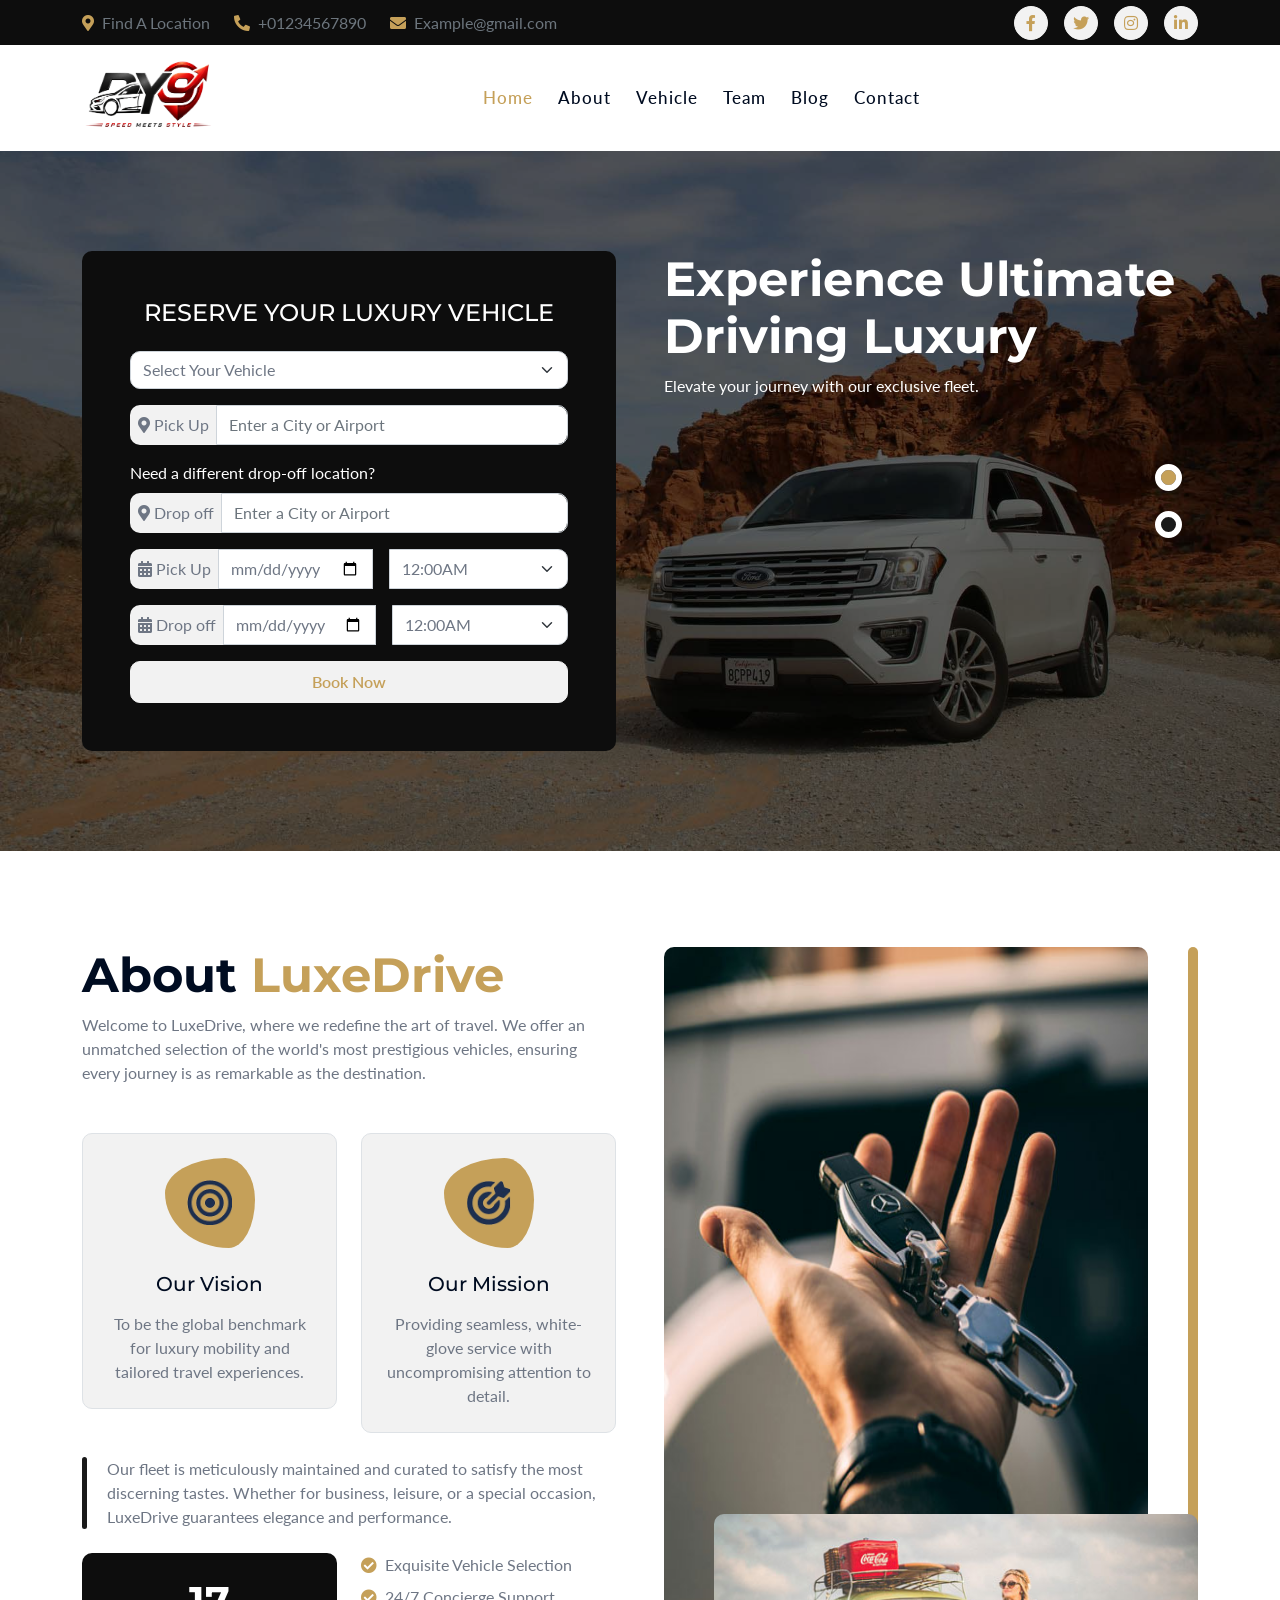
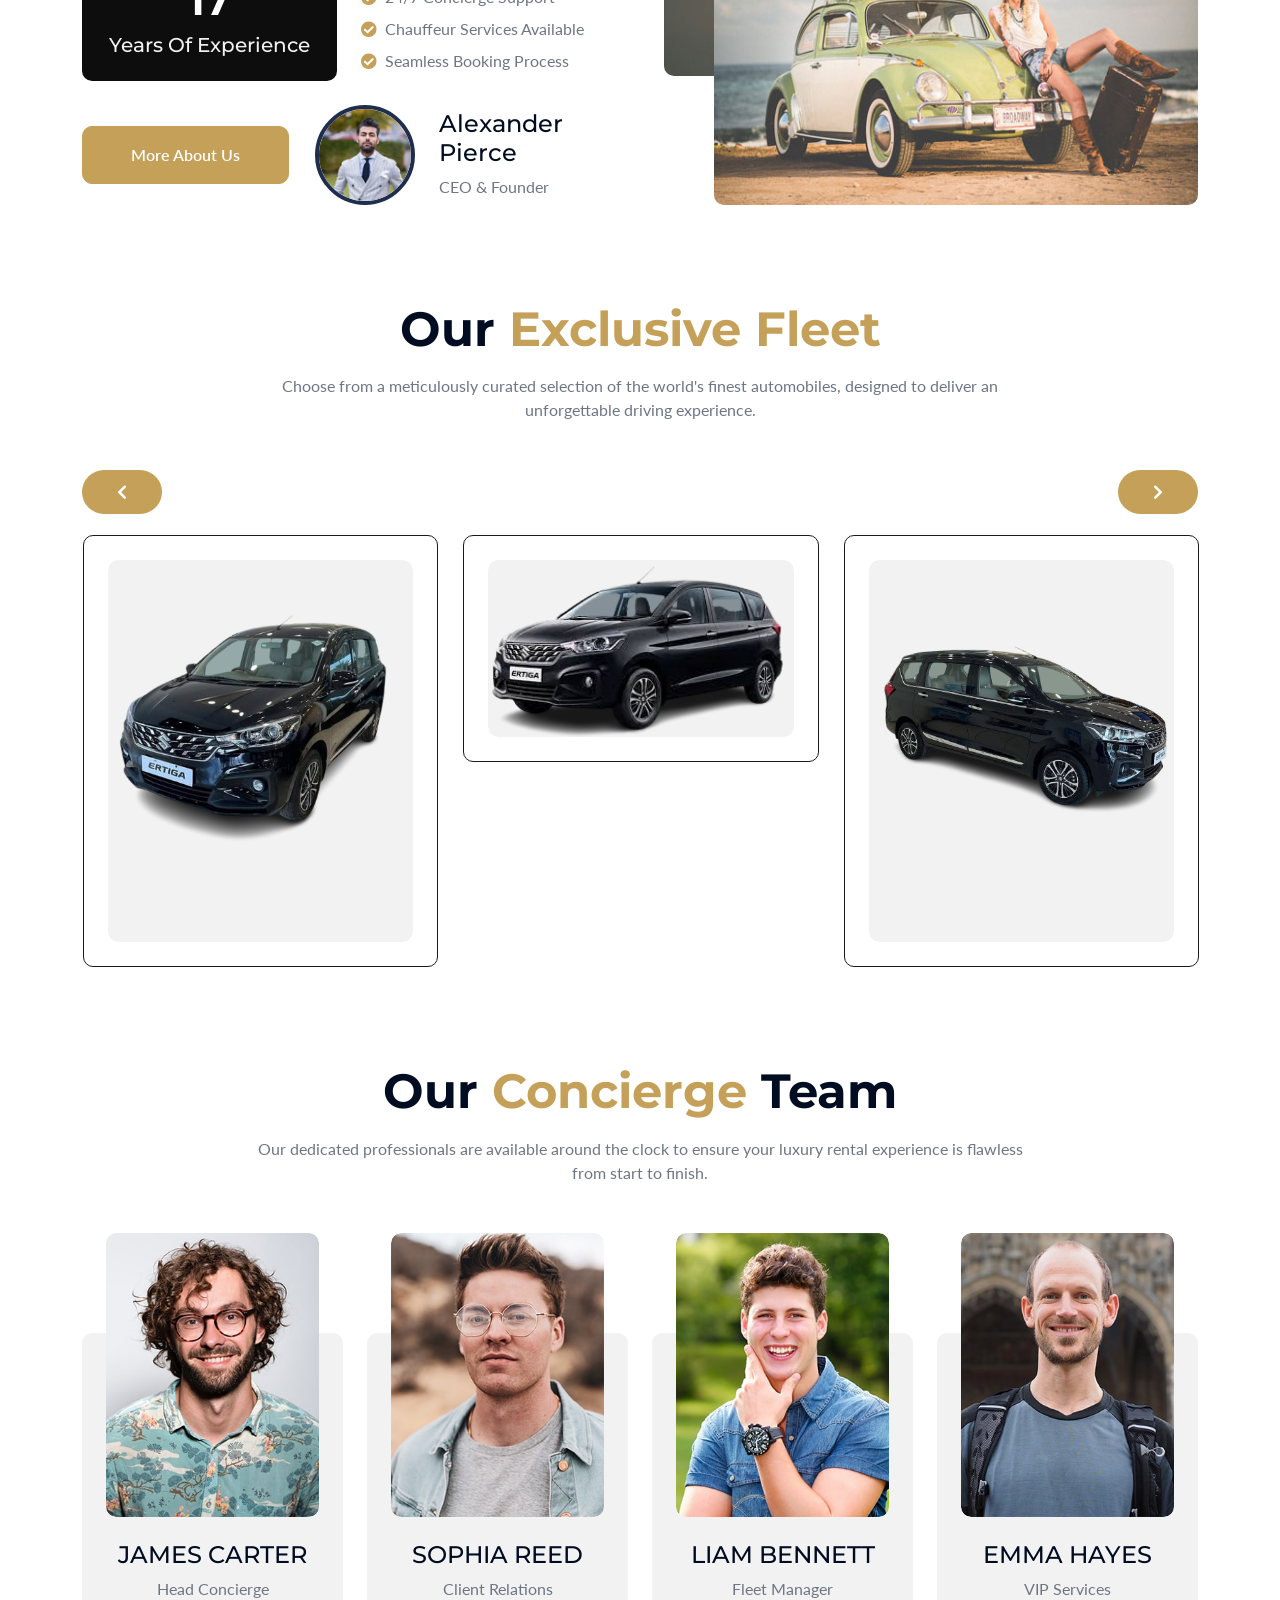
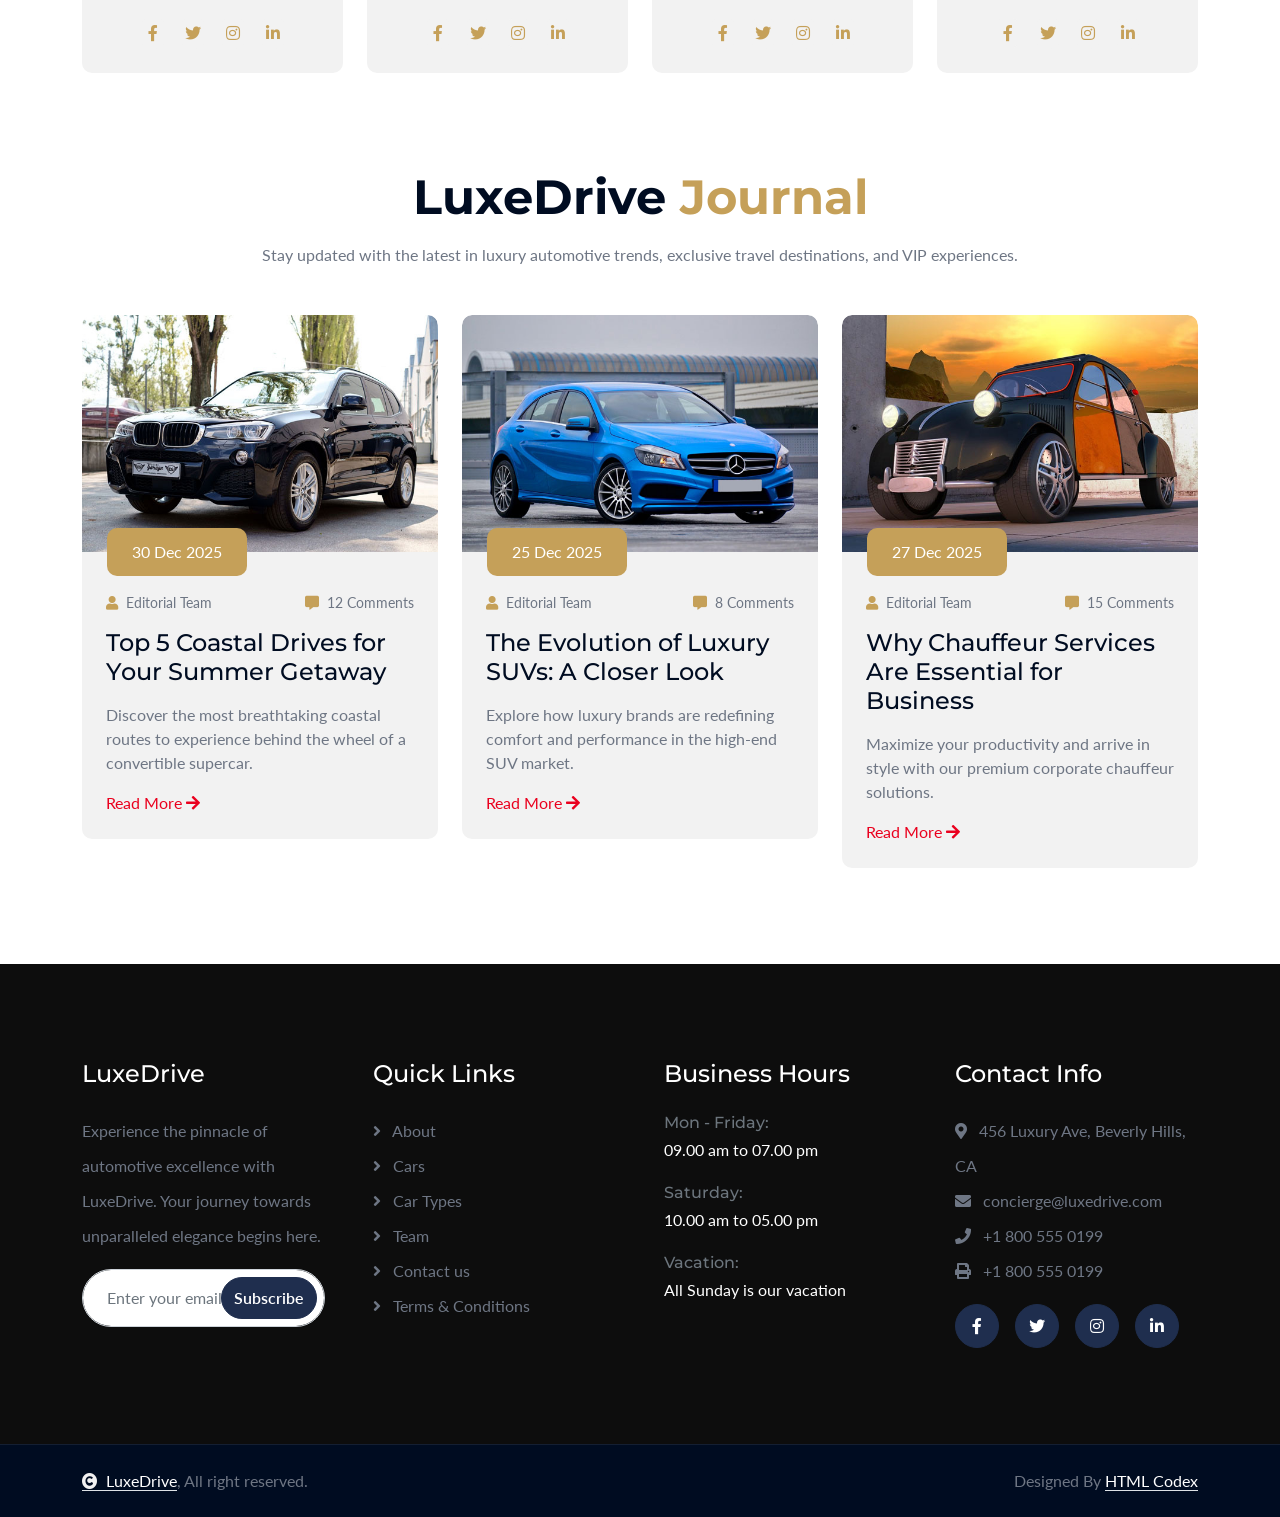
==== commit c7068eb6: "car changed12" ====
--- a/index.html
+++ b/index.html
@@ -83,8 +83,7 @@
             <div class="container">
                 <nav class="navbar navbar-expand-lg navbar-light">
                     <a href="" class="navbar-brand p-0">
-                        <h1 class="display-6 text-primary"><i class="fas fa-car-alt me-3"></i>LuxeDrive</h1>
-                        <!-- <img src="img/logo.png" alt="Logo"> -->
+                        <img src="img/logo_car.png" alt="Logo">
                     </a>
                     <button class="navbar-toggler" type="button" data-bs-toggle="collapse" data-bs-target="#navbarCollapse">
                         <span class="fa fa-bars"></span>
--- a/css/style.css
+++ b/css/style.css
@@ -141,12 +141,17 @@
 }
 
 .navbar-light .navbar-brand img {
-    max-height: 60px;
+    max-height: 150px;
+    width: auto;
     transition: .5s;
+    margin-top: -30px;
+    margin-bottom: -30px;
 }
 
 .sticky-top .navbar-light .navbar-brand img {
-    max-height: 50px;
+    max-height: 110px;
+    margin-top: -10px;
+    margin-bottom: -10px;
 }
 
 .navbar .dropdown-toggle::after {
@@ -641,5 +646,3 @@
     background: var(--bs-dark);
 }
 /*** copyright end ***/
-
-
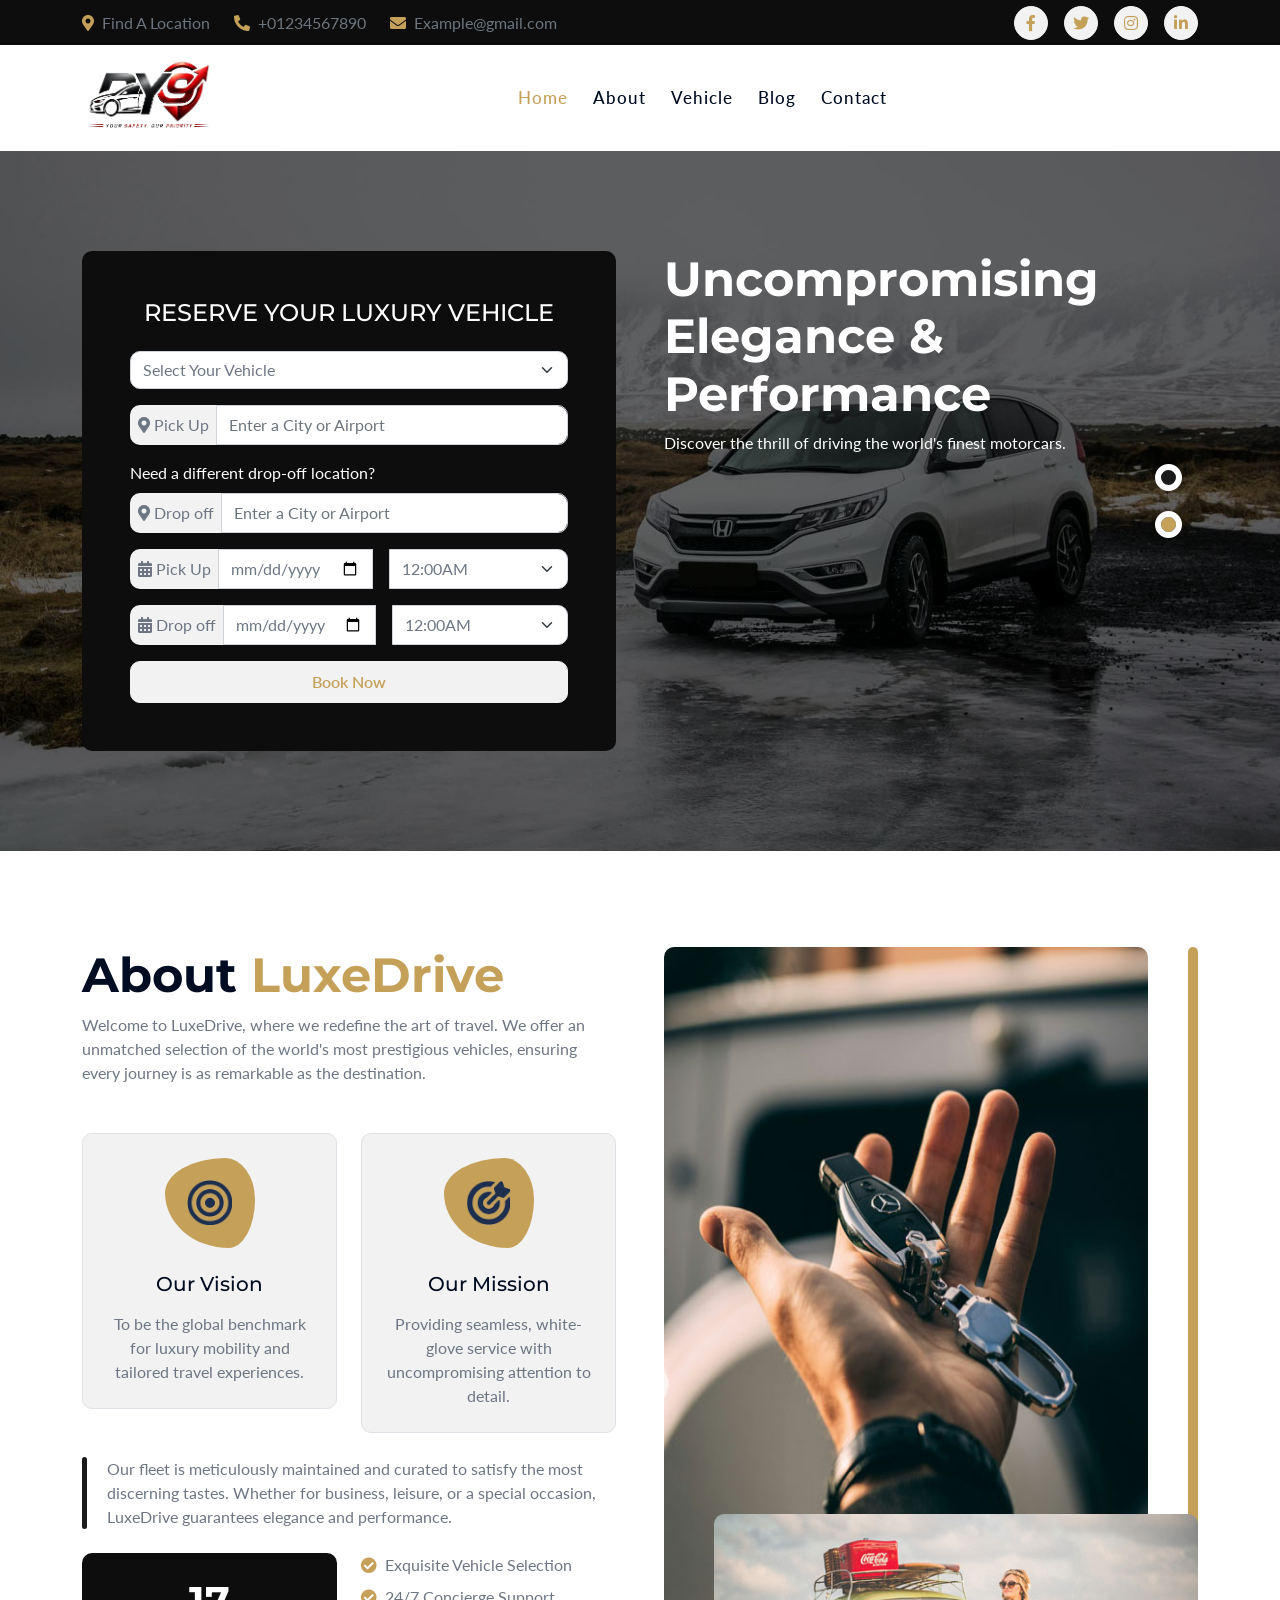
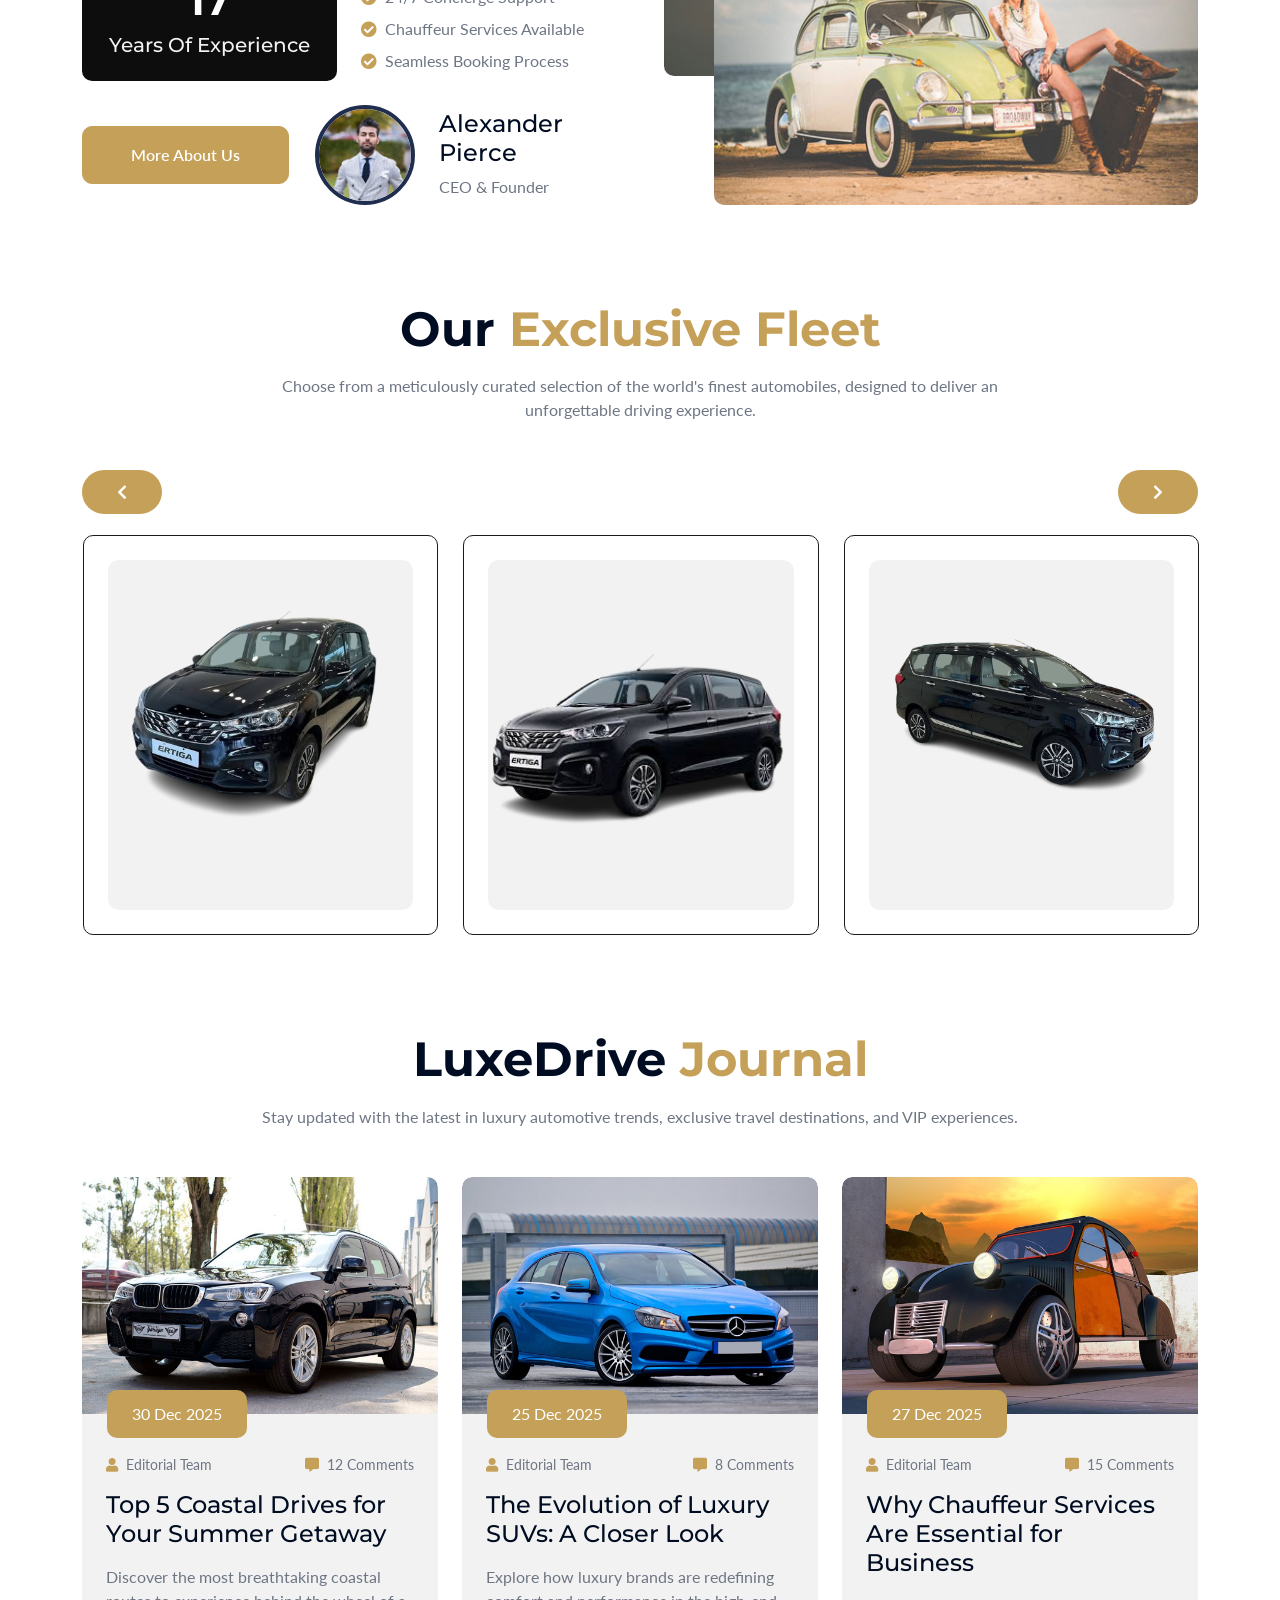
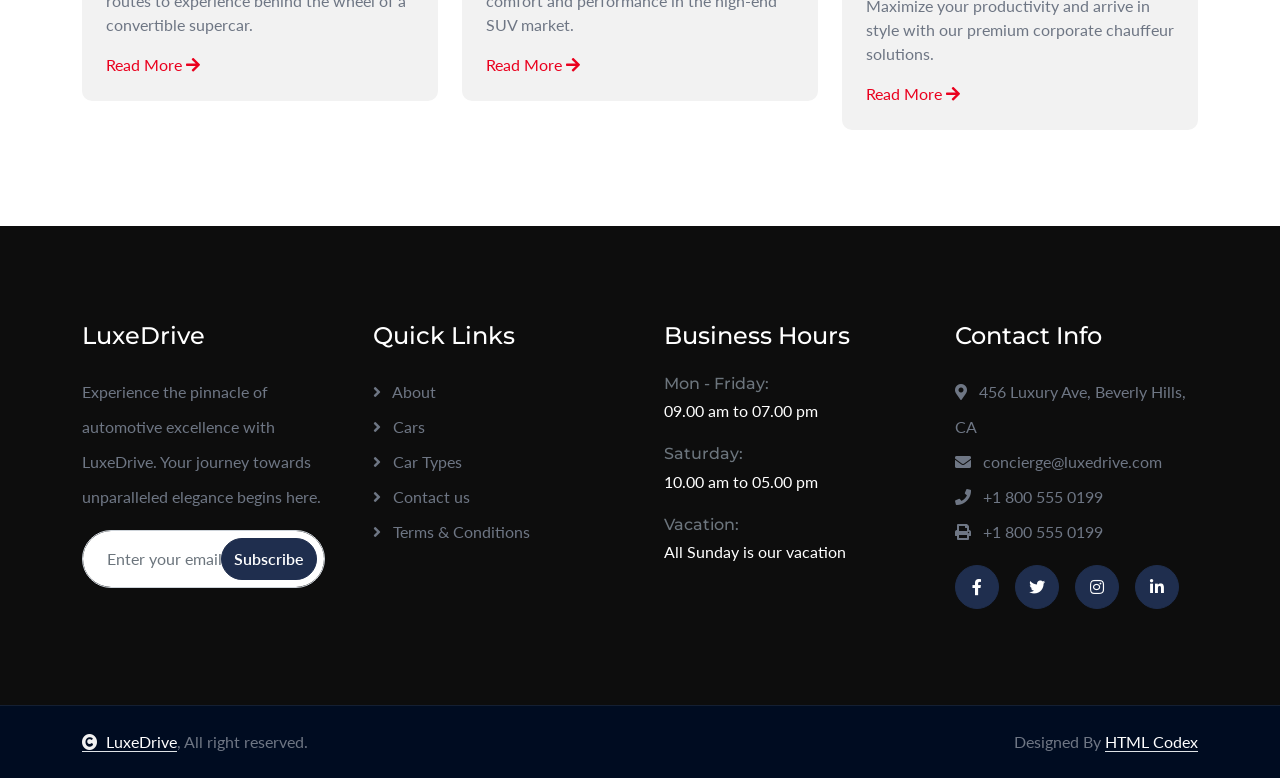
==== commit 3ad05b9d: "car changed1245" ====
--- a/index.html
+++ b/index.html
@@ -93,7 +93,6 @@
                             <a href="index.html" class="nav-item nav-link active">Home</a>
                             <a href="about.html" class="nav-item nav-link">About</a>
                             <a href="vehicle.html" class="nav-item nav-link">Vehicle</a>
-                            <a href="team.html" class="nav-item nav-link">Team</a>
                             <a href="blog.html" class="nav-item nav-link">Blog</a>
                             <a href="contact.html" class="nav-item nav-link">Contact</a>
                         </div>
@@ -414,88 +413,6 @@
         </div>
         <!-- Car categories End -->
 
-        <!-- Team Start -->
-        <div class="container-fluid team py-5">
-            <div class="container">
-                <div class="text-center mx-auto pb-5 wow fadeInUp" data-wow-delay="0.1s" style="max-width: 800px;">
-                    <h1 class="display-5 text-capitalize mb-3">Our<span class="text-primary"> Concierge</span> Team</h1>
-                    <p class="mb-0">Our dedicated professionals are available around the clock to ensure your luxury rental experience is flawless from start to finish.
-                    </p>
-                </div>
-                <div class="row g-4">
-                    <div class="col-md-6 col-lg-6 col-xl-3 wow fadeInUp" data-wow-delay="0.1s">
-                        <div class="team-item p-4 pt-0">
-                            <div class="team-img">
-                                <img src="img/team-1.jpg" class="img-fluid rounded w-100" alt="Image">
-                            </div>
-                            <div class="team-content pt-4">
-                                <h4>JAMES CARTER</h4>
-                                <p>Head Concierge</p>
-                                <div class="team-icon d-flex justify-content-center">
-                                    <a class="btn btn-square btn-light rounded-circle mx-1" href=""><i class="fab fa-facebook-f"></i></a>
-                                    <a class="btn btn-square btn-light rounded-circle mx-1" href=""><i class="fab fa-twitter"></i></a>
-                                    <a class="btn btn-square btn-light rounded-circle mx-1" href=""><i class="fab fa-instagram"></i></a>
-                                    <a class="btn btn-square btn-light rounded-circle mx-1" href=""><i class="fab fa-linkedin-in"></i></a>
-                                </div>
-                            </div>
-                        </div>
-                    </div>
-                    <div class="col-md-6 col-lg-6 col-xl-3 wow fadeInUp" data-wow-delay="0.3s">
-                        <div class="team-item p-4 pt-0">
-                            <div class="team-img">
-                                <img src="img/team-2.jpg" class="img-fluid rounded w-100" alt="Image">
-                            </div>
-                            <div class="team-content pt-4">
-                                <h4>SOPHIA REED</h4>
-                                <p>Client Relations</p>
-                                <div class="team-icon d-flex justify-content-center">
-                                    <a class="btn btn-square btn-light rounded-circle mx-1" href=""><i class="fab fa-facebook-f"></i></a>
-                                    <a class="btn btn-square btn-light rounded-circle mx-1" href=""><i class="fab fa-twitter"></i></a>
-                                    <a class="btn btn-square btn-light rounded-circle mx-1" href=""><i class="fab fa-instagram"></i></a>
-                                    <a class="btn btn-square btn-light rounded-circle mx-1" href=""><i class="fab fa-linkedin-in"></i></a>
-                                </div>
-                            </div>
-                        </div>
-                    </div>
-                    <div class="col-md-6 col-lg-6 col-xl-3 wow fadeInUp" data-wow-delay="0.5s">
-                        <div class="team-item p-4 pt-0">
-                            <div class="team-img">
-                                <img src="img/team-3.jpg" class="img-fluid rounded w-100" alt="Image">
-                            </div>
-                            <div class="team-content pt-4">
-                                <h4>LIAM BENNETT</h4>
-                                <p>Fleet Manager</p>
-                                <div class="team-icon d-flex justify-content-center">
-                                    <a class="btn btn-square btn-light rounded-circle mx-1" href=""><i class="fab fa-facebook-f"></i></a>
-                                    <a class="btn btn-square btn-light rounded-circle mx-1" href=""><i class="fab fa-twitter"></i></a>
-                                    <a class="btn btn-square btn-light rounded-circle mx-1" href=""><i class="fab fa-instagram"></i></a>
-                                    <a class="btn btn-square btn-light rounded-circle mx-1" href=""><i class="fab fa-linkedin-in"></i></a>
-                                </div>
-                            </div>
-                        </div>
-                    </div>
-                    <div class="col-md-6 col-lg-6 col-xl-3 wow fadeInUp" data-wow-delay="0.7s">
-                        <div class="team-item p-4 pt-0">
-                            <div class="team-img">
-                                <img src="img/team-4.jpg" class="img-fluid rounded w-100" alt="Image">
-                            </div>
-                            <div class="team-content pt-4">
-                                <h4>EMMA HAYES</h4>
-                                <p>VIP Services</p>
-                                <div class="team-icon d-flex justify-content-center">
-                                    <a class="btn btn-square btn-light rounded-circle mx-1" href=""><i class="fab fa-facebook-f"></i></a>
-                                    <a class="btn btn-square btn-light rounded-circle mx-1" href=""><i class="fab fa-twitter"></i></a>
-                                    <a class="btn btn-square btn-light rounded-circle mx-1" href=""><i class="fab fa-instagram"></i></a>
-                                    <a class="btn btn-square btn-light rounded-circle mx-1" href=""><i class="fab fa-linkedin-in"></i></a>
-                                </div>
-                            </div>
-                        </div>
-                    </div>
-                </div>
-            </div>
-        </div>
-        <!-- Team End -->
-
         <!-- Blog Start -->
         <div class="container-fluid blog py-5">
             <div class="container">
@@ -583,7 +500,6 @@
                             <a href="#"><i class="fas fa-angle-right me-2"></i> About</a>
                             <a href="#"><i class="fas fa-angle-right me-2"></i> Cars</a>
                             <a href="#"><i class="fas fa-angle-right me-2"></i> Car Types</a>
-                            <a href="#"><i class="fas fa-angle-right me-2"></i> Team</a>
                             <a href="#"><i class="fas fa-angle-right me-2"></i> Contact us</a>
                             <a href="#"><i class="fas fa-angle-right me-2"></i> Terms & Conditions</a>
                         </div>
--- a/css/style.css
+++ b/css/style.css
@@ -389,6 +389,11 @@
     background: var(--bs-light);
 }
 
+.categories .categories-item-inner .categories-img img {
+    height: 350px;
+    object-fit: contain;
+}
+
 .categories .categories-item-inner .categories-content {
     border-top: 4px solid var(--bs-white);
     text-align: center;
@@ -495,86 +500,6 @@
 }
 /*** Blog End ***/
 
-/*** Team Start ***/
-.team .team-item {
-    position: relative;
-    text-align: center;
-    border-radius: 10px;
-    margin-top: 100px;
-    background: var(--bs-light);
-    transition: 0.5s;
-    z-index: 1;
-}
-
-.team .team-item::after {
-    content: "";
-    position: absolute;
-    width: 100%;
-    height: 0;
-    bottom: 0;
-    left: 0;
-    border-radius: 10px;
-    background: var(--bs-secondary);
-    z-index: 2;
-    transition: 0.5s;
-}
-
-.team .team-item:hover::after {
-    height: 100%;
-}
-
-.team .team-item .team-content {
-    position: relative;
-    z-index: 5;
-}
-
-.team .team-item .team-content h4,
-.team .team-item .team-content p {
-    transition: 0.5s;
-}
-
-.team .team-item:hover .team-content h4 {
-    color: var(--bs-white);
-}
-.team .team-item:hover .team-content p {
-    color: var(--bs-white);
-}
-
-.team .team-item .team-img {
-    position: relative;
-    overflow: hidden;
-    top: -100px;
-    margin-bottom: -100px;
-    border-radius: 10px;
-    z-index: 3;
-}
-
-.team .team-item .team-img img {
-    transition: 0.5s;
-}
-
-.team .team-item:hover .team-img img {
-    transform: scale(1.1);
-}
-
-.team .team-item .team-img::after {
-    content: "";
-    position: absolute;
-    width: 100%;
-    height: 0;
-    top: 0;
-    left: 0;
-    border-radius: 10px;
-    background: rgba(255, 255, 255, .3);
-    z-index: 4;
-    transition: 0.5s;
-}
-
-.team .team-item:hover .team-img::after {
-    height: 100%;
-}
-/*** Team End ***/
-
 /*** Contact Start ***/
 .contact .contact-add-item {
     border-radius: 10px;
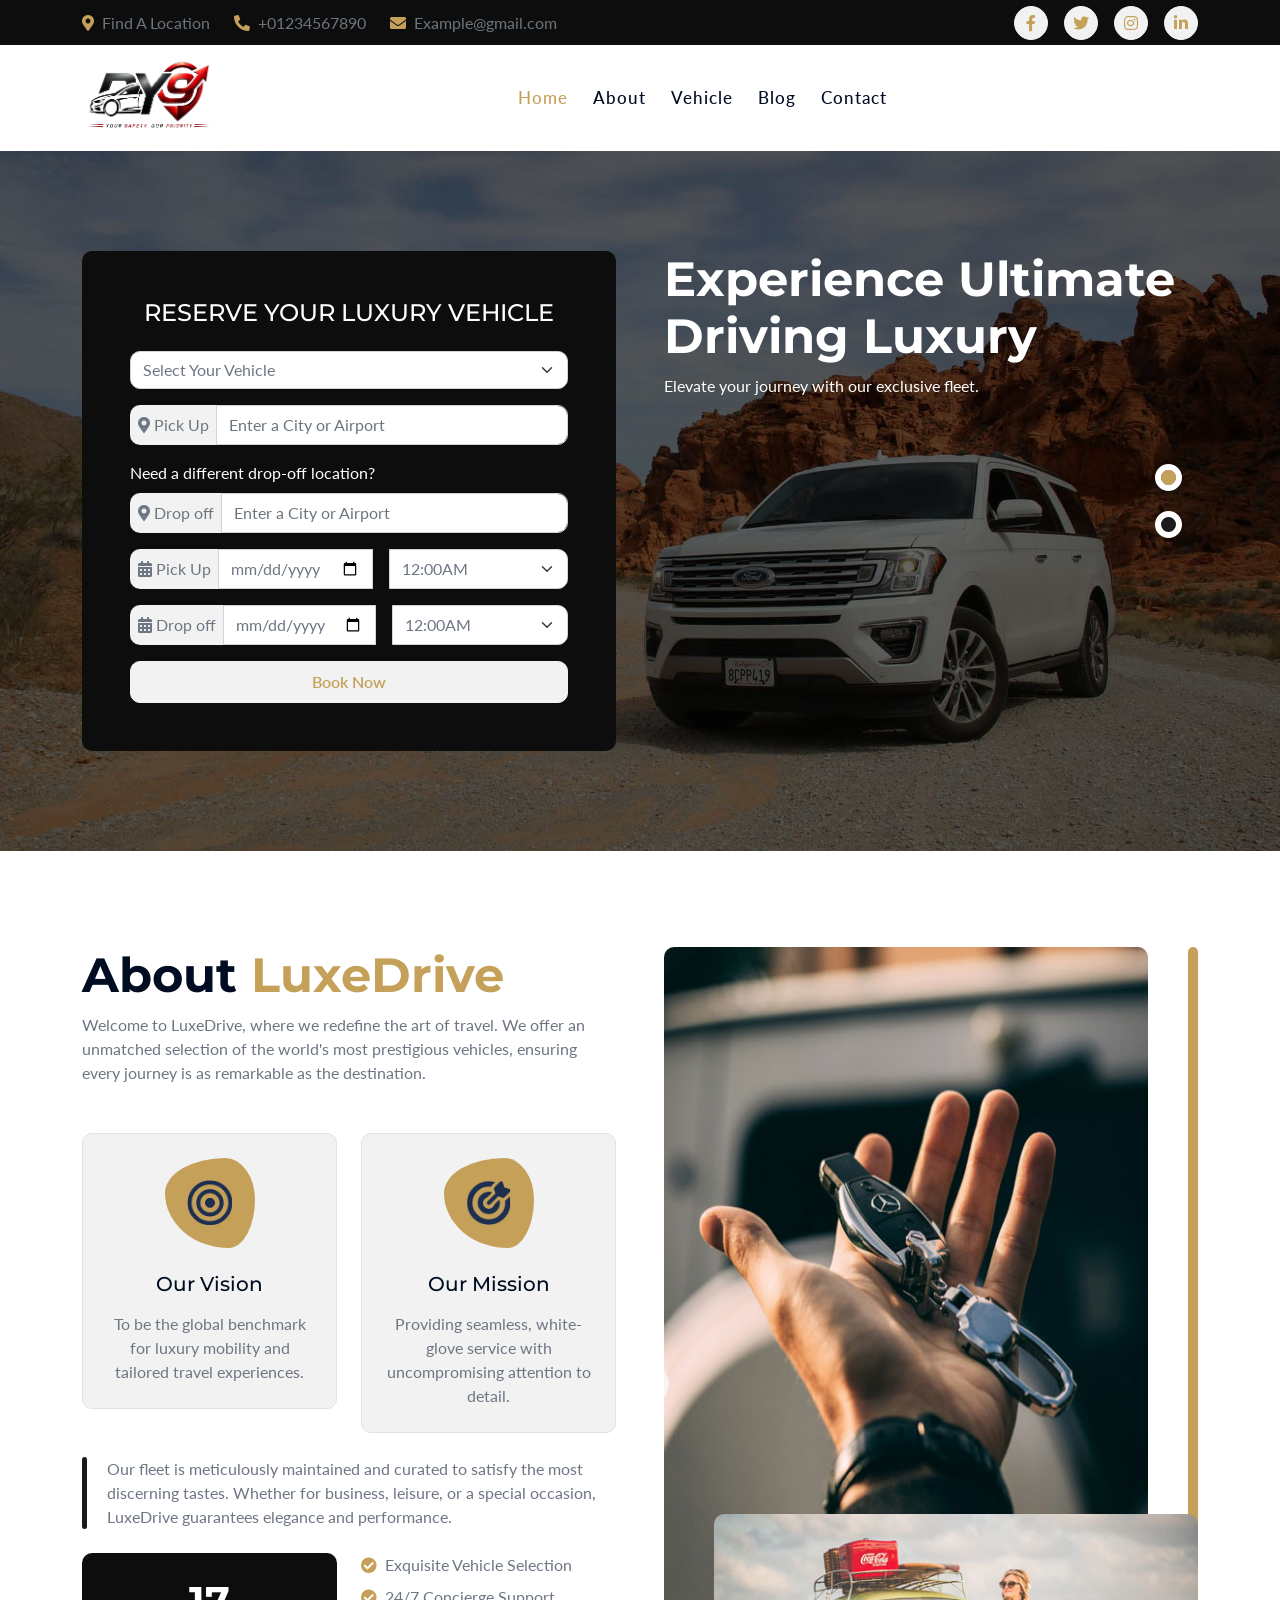
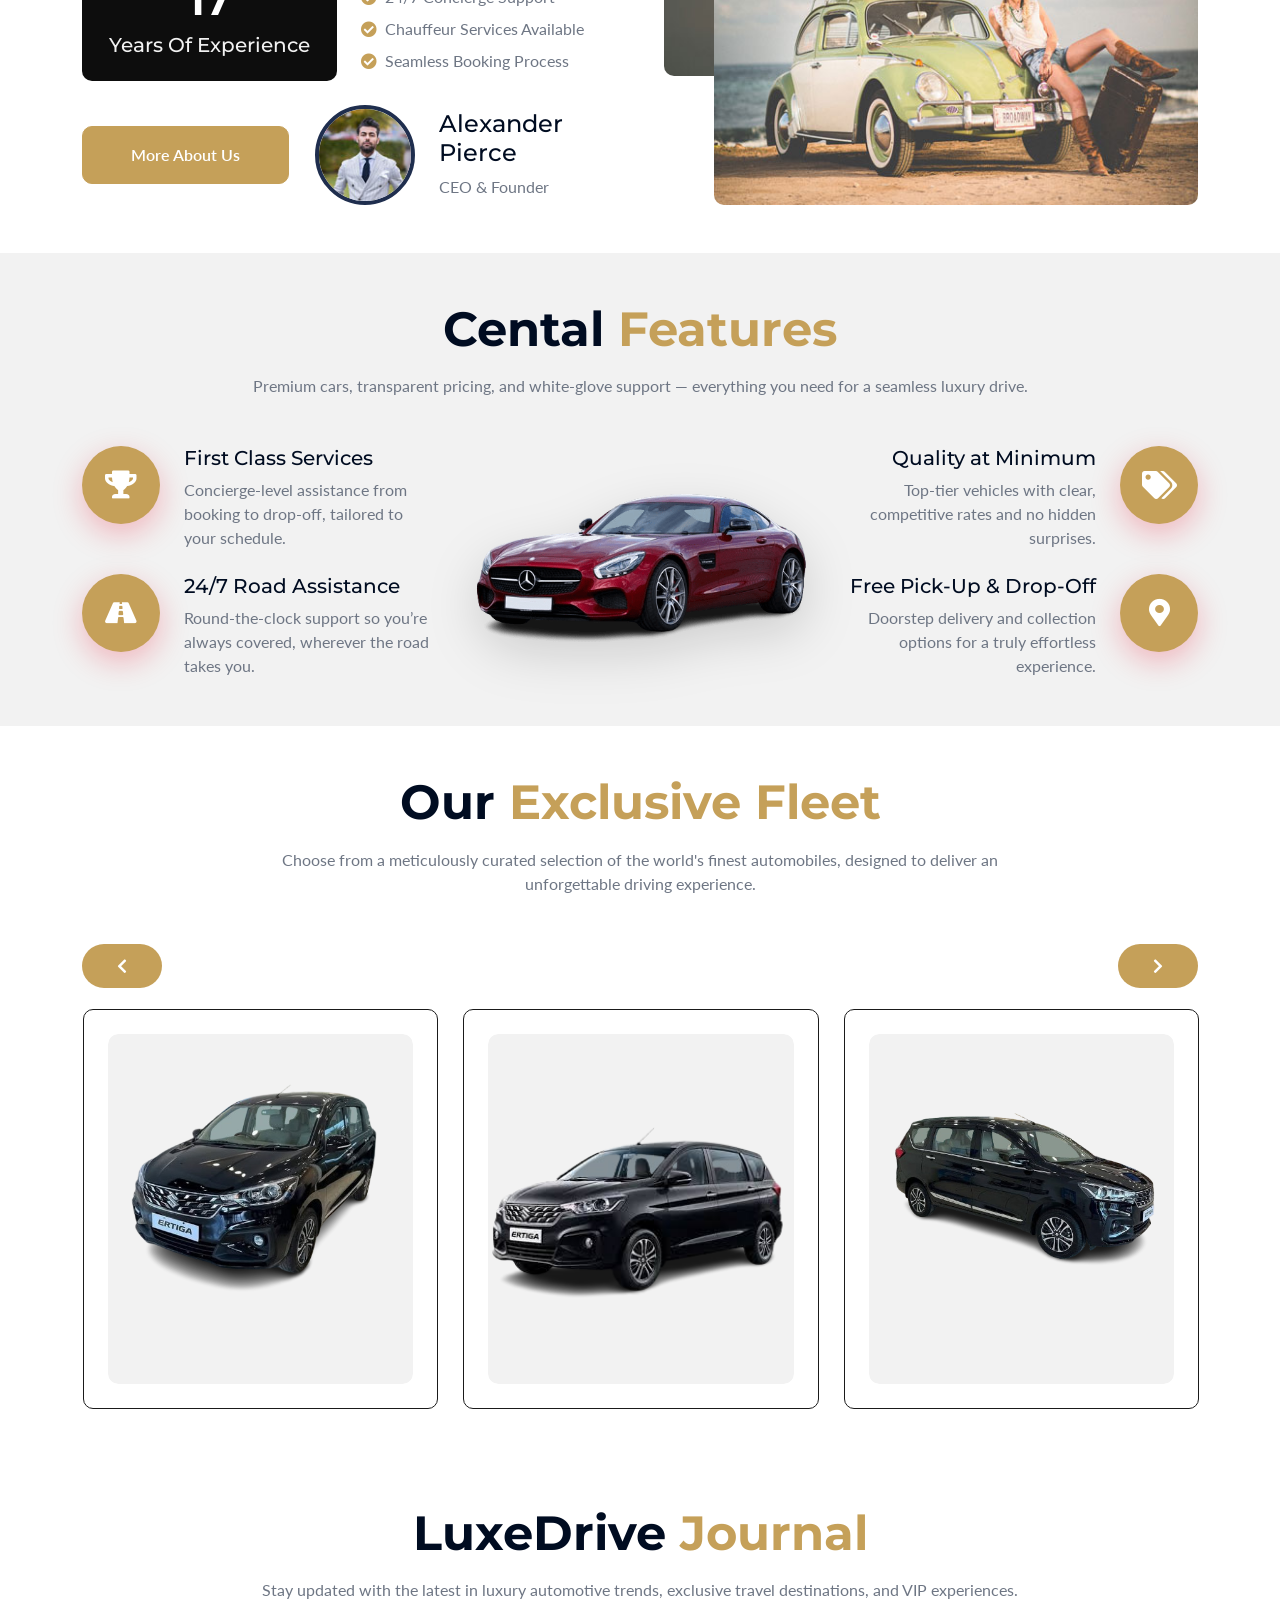
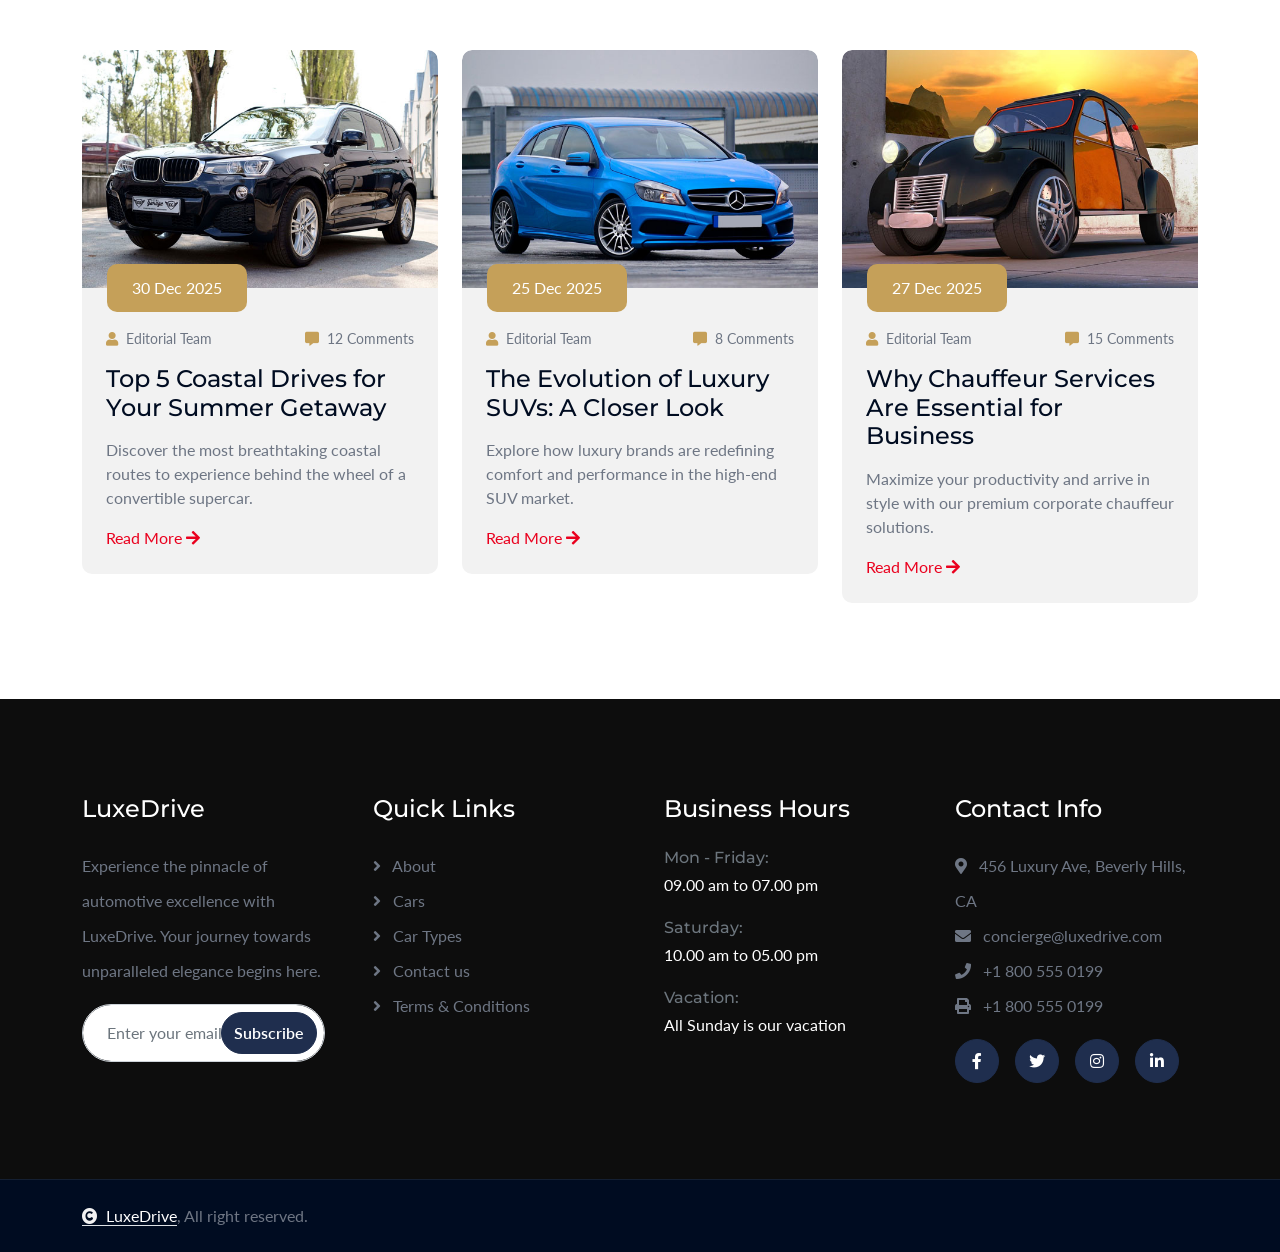
==== commit 8bf29ddc: "car changed12456" ====
--- a/index.html
+++ b/index.html
@@ -371,6 +371,64 @@
         </div>
         <!-- About End -->
 
+        <!-- Central Features Start -->
+        <div class="container-fluid central-features py-5">
+            <div class="container">
+                <div class="text-center mx-auto pb-5 wow fadeInUp" data-wow-delay="0.1s" style="max-width: 800px;">
+                    <h1 class="display-5 text-capitalize mb-3">Cental <span class="text-primary">Features</span></h1>
+                    <p class="mb-0">Premium cars, transparent pricing, and white-glove support — everything you need for a seamless luxury drive.</p>
+                </div>
+                <div class="row g-4 align-items-center">
+                    <div class="col-lg-4 wow fadeInLeft" data-wow-delay="0.1s">
+                        <div class="central-feature-item d-flex mb-4">
+                            <div class="central-feature-icon flex-shrink-0">
+                                <i class="fas fa-trophy"></i>
+                            </div>
+                            <div class="ms-4">
+                                <h5 class="mb-2">First Class Services</h5>
+                                <p class="mb-0">Concierge-level assistance from booking to drop-off, tailored to your schedule.</p>
+                            </div>
+                        </div>
+                        <div class="central-feature-item d-flex">
+                            <div class="central-feature-icon flex-shrink-0">
+                                <i class="fas fa-road"></i>
+                            </div>
+                            <div class="ms-4">
+                                <h5 class="mb-2">24/7 Road Assistance</h5>
+                                <p class="mb-0">Round-the-clock support so you’re always covered, wherever the road takes you.</p>
+                            </div>
+                        </div>
+                    </div>
+                    <div class="col-lg-4 wow fadeInUp" data-wow-delay="0.2s">
+                        <div class="central-feature-img text-center">
+                            <img src="img/features-img.png" class="img-fluid" alt="Luxury car">
+                        </div>
+                    </div>
+                    <div class="col-lg-4 wow fadeInRight" data-wow-delay="0.1s">
+                        <div class="central-feature-item d-flex justify-content-lg-end text-lg-end mb-4">
+                            <div class="ms-4 ms-lg-0 me-lg-4 order-2 order-lg-1">
+                                <h5 class="mb-2">Quality at Minimum</h5>
+                                <p class="mb-0">Top-tier vehicles with clear, competitive rates and no hidden surprises.</p>
+                            </div>
+                            <div class="central-feature-icon flex-shrink-0 order-1 order-lg-2">
+                                <i class="fas fa-tags"></i>
+                            </div>
+                        </div>
+                        <div class="central-feature-item d-flex justify-content-lg-end text-lg-end">
+                            <div class="ms-4 ms-lg-0 me-lg-4 order-2 order-lg-1">
+                                <h5 class="mb-2">Free Pick-Up & Drop-Off</h5>
+                                <p class="mb-0">Doorstep delivery and collection options for a truly effortless experience.</p>
+                            </div>
+                            <div class="central-feature-icon flex-shrink-0 order-1 order-lg-2">
+                                <i class="fas fa-map-marker-alt"></i>
+                            </div>
+                        </div>
+                    </div>
+                </div>
+            </div>
+        </div>
+        <!-- Central Features End -->
+
         <!-- Car categories Start -->
         <div class="container-fluid categories py-5">
             <div class="container">
@@ -551,7 +609,6 @@
                     <div class="col-md-6 text-center text-md-end text-body">
                         <!--/*** The author’s attribution link must remain intact in the template. ***/-->
                         <!--/*** If you wish to remove this credit link, please purchase the Pro Version . ***/-->
-                        Designed By <a class="border-bottom text-white" href="https://htmlcodex.com">HTML Codex</a>
                     </div>
                 </div>
             </div>
@@ -576,4 +633,4 @@
     <script src="js/main.js"></script>
     </body>
 
-</html>+</html>
--- a/css/style.css
+++ b/css/style.css
@@ -362,6 +362,40 @@
 }
 /*** About End ***/
 
+/*** Central Features Start ***/
+.central-features {
+    background: var(--bs-light);
+}
+
+.central-features .central-feature-icon {
+    width: 78px;
+    height: 78px;
+    border-radius: 50%;
+    display: flex;
+    align-items: center;
+    justify-content: center;
+    color: var(--bs-white);
+    background: var(--bs-primary);
+    box-shadow: 0 10px 30px rgba(234, 0, 30, .25);
+    transition: 0.5s;
+}
+
+.central-features .central-feature-icon i {
+    font-size: 28px;
+}
+
+.central-features .central-feature-item:hover .central-feature-icon {
+    background: var(--bs-secondary);
+    transform: translateY(-2px);
+}
+
+.central-features .central-feature-img img {
+    max-height: 320px;
+    width: auto;
+    filter: drop-shadow(0 18px 25px rgba(0, 0, 0, .15));
+}
+/*** Central Features End ***/
+
 /*** Cars Categories Start ***/
 .categories .categories-item {
     position: relative;
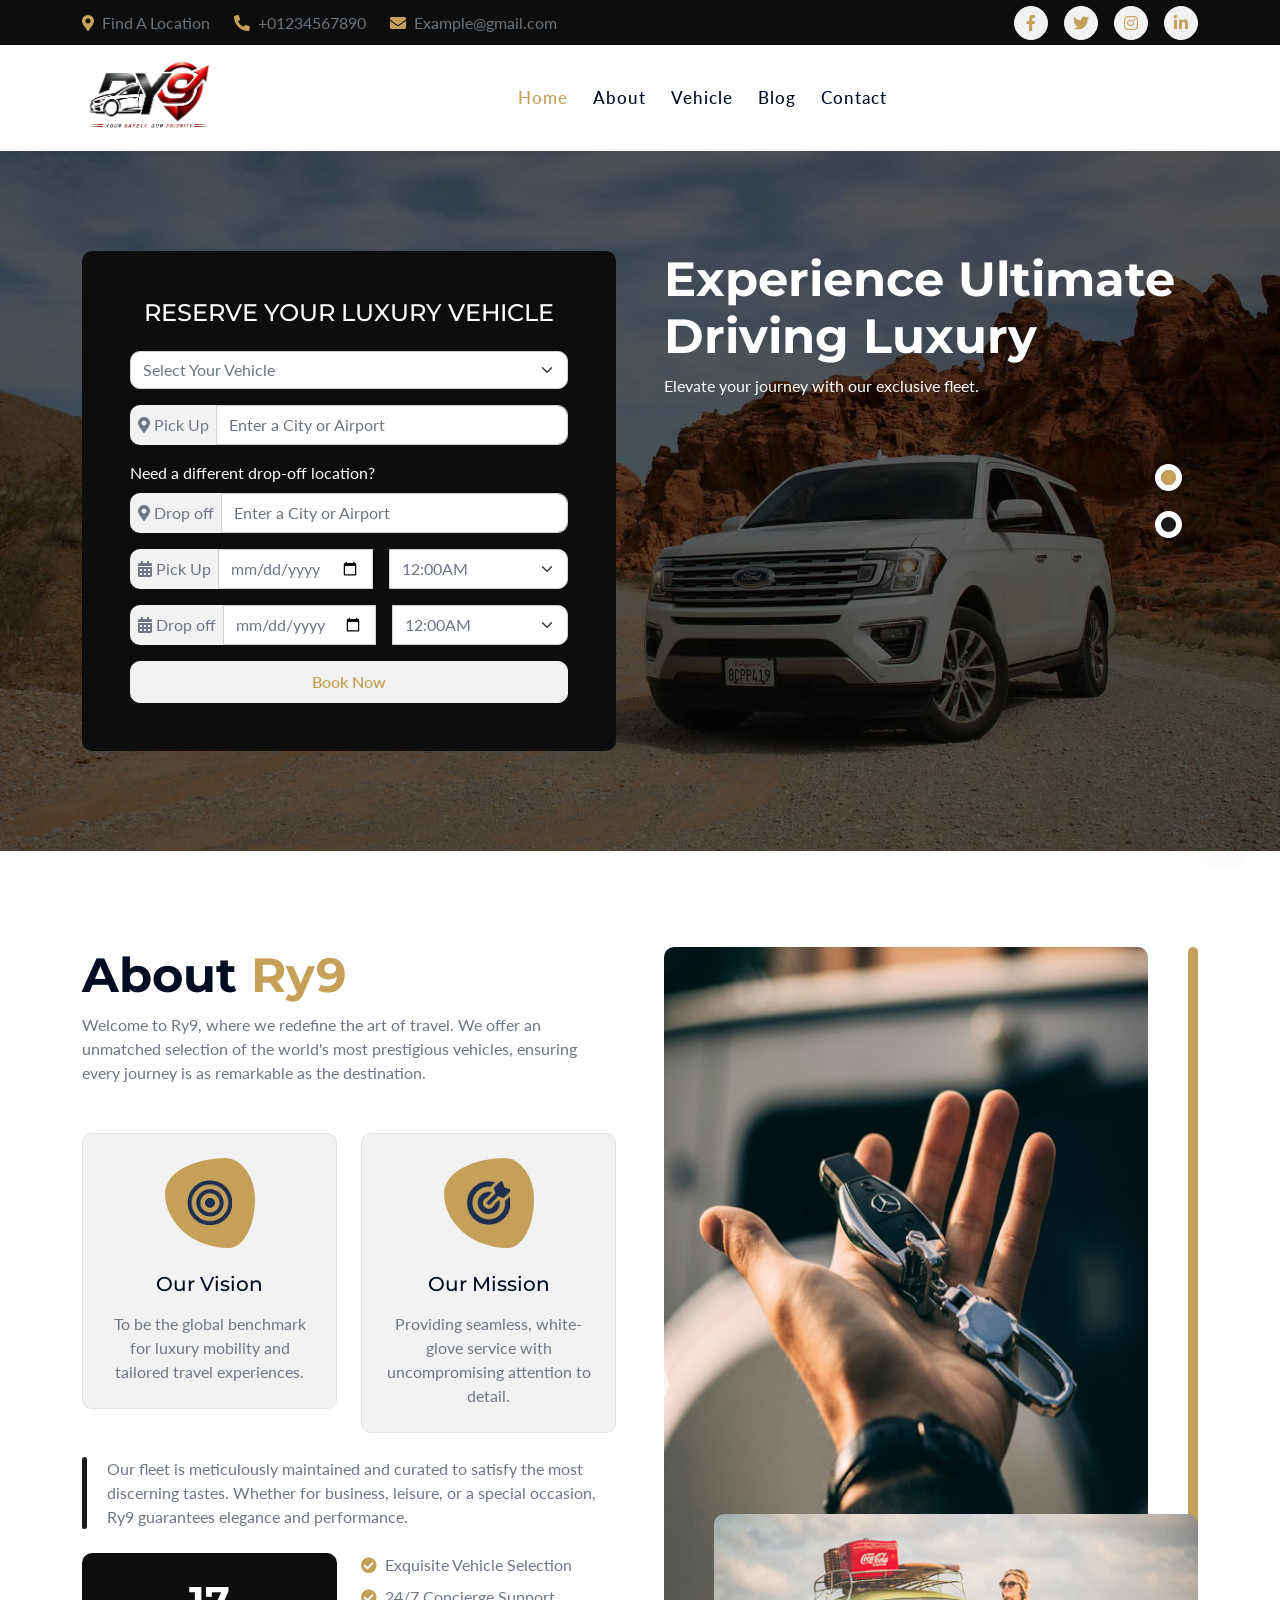
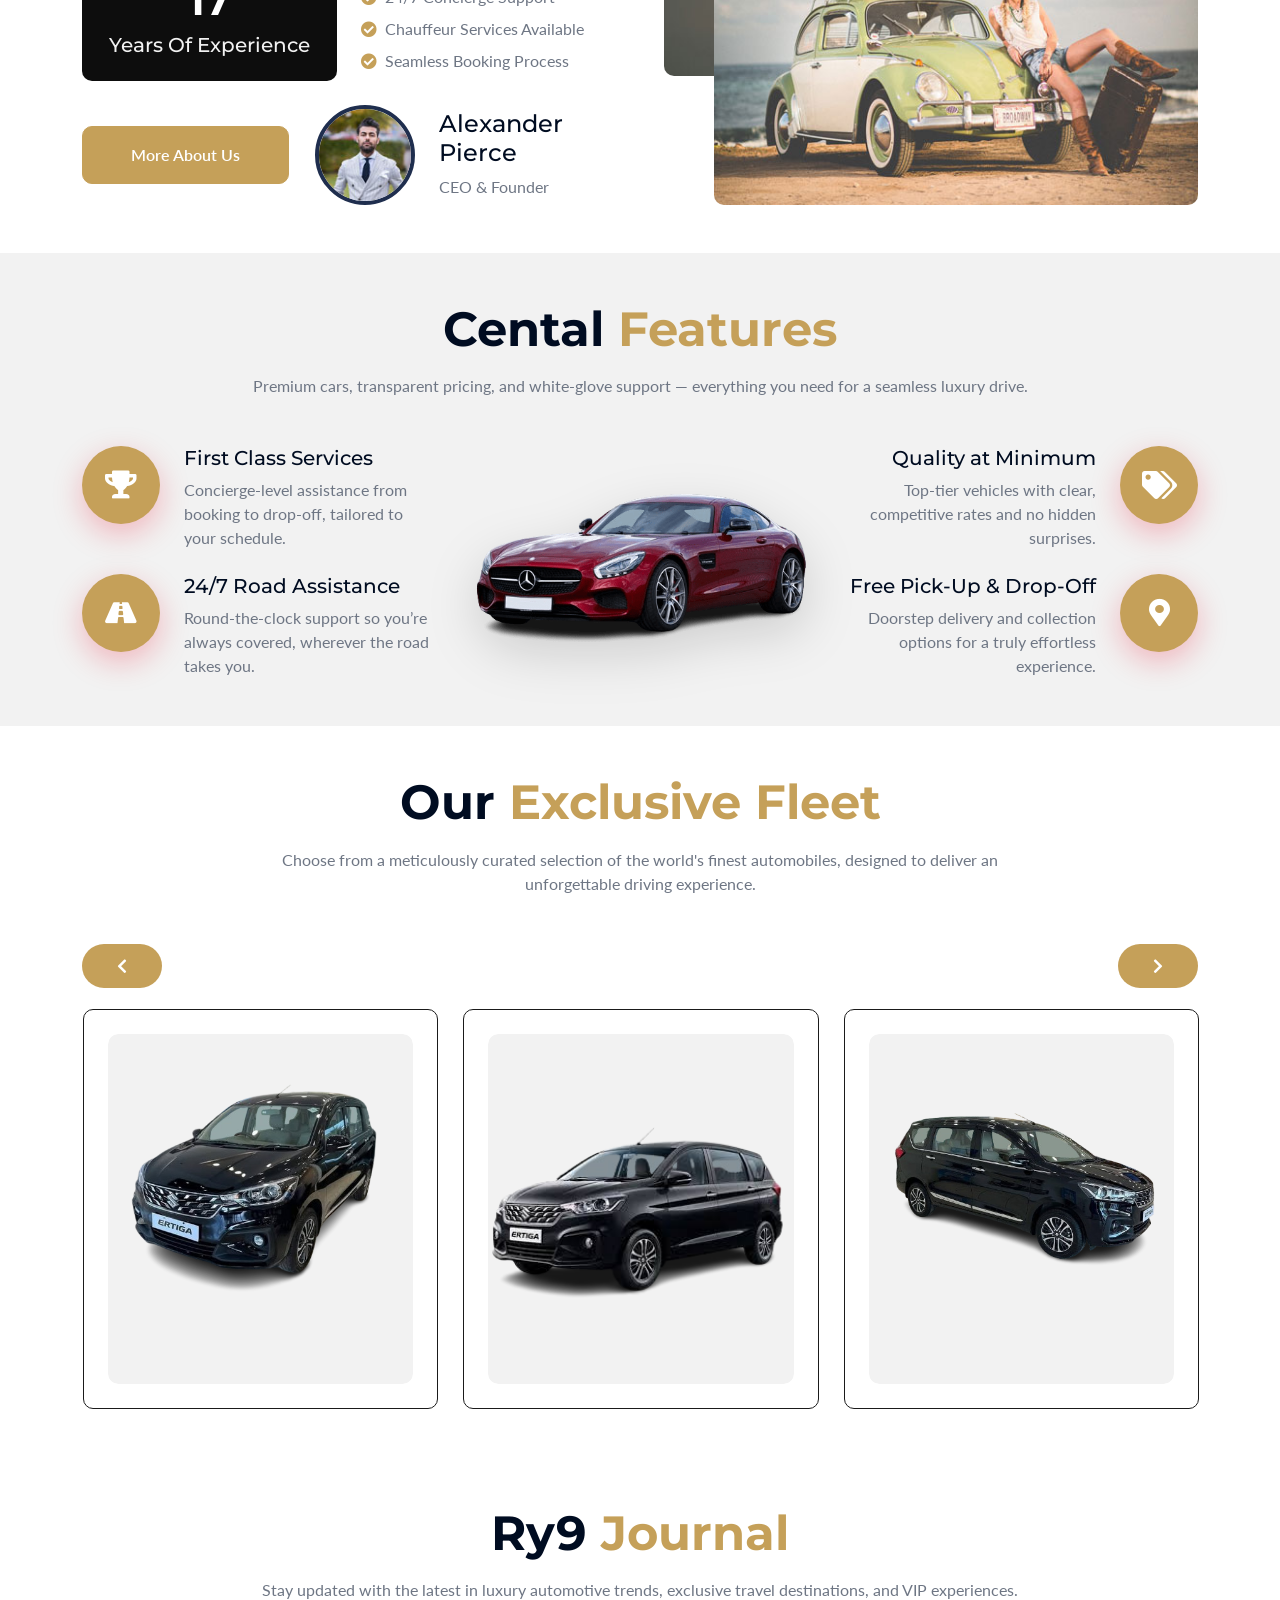
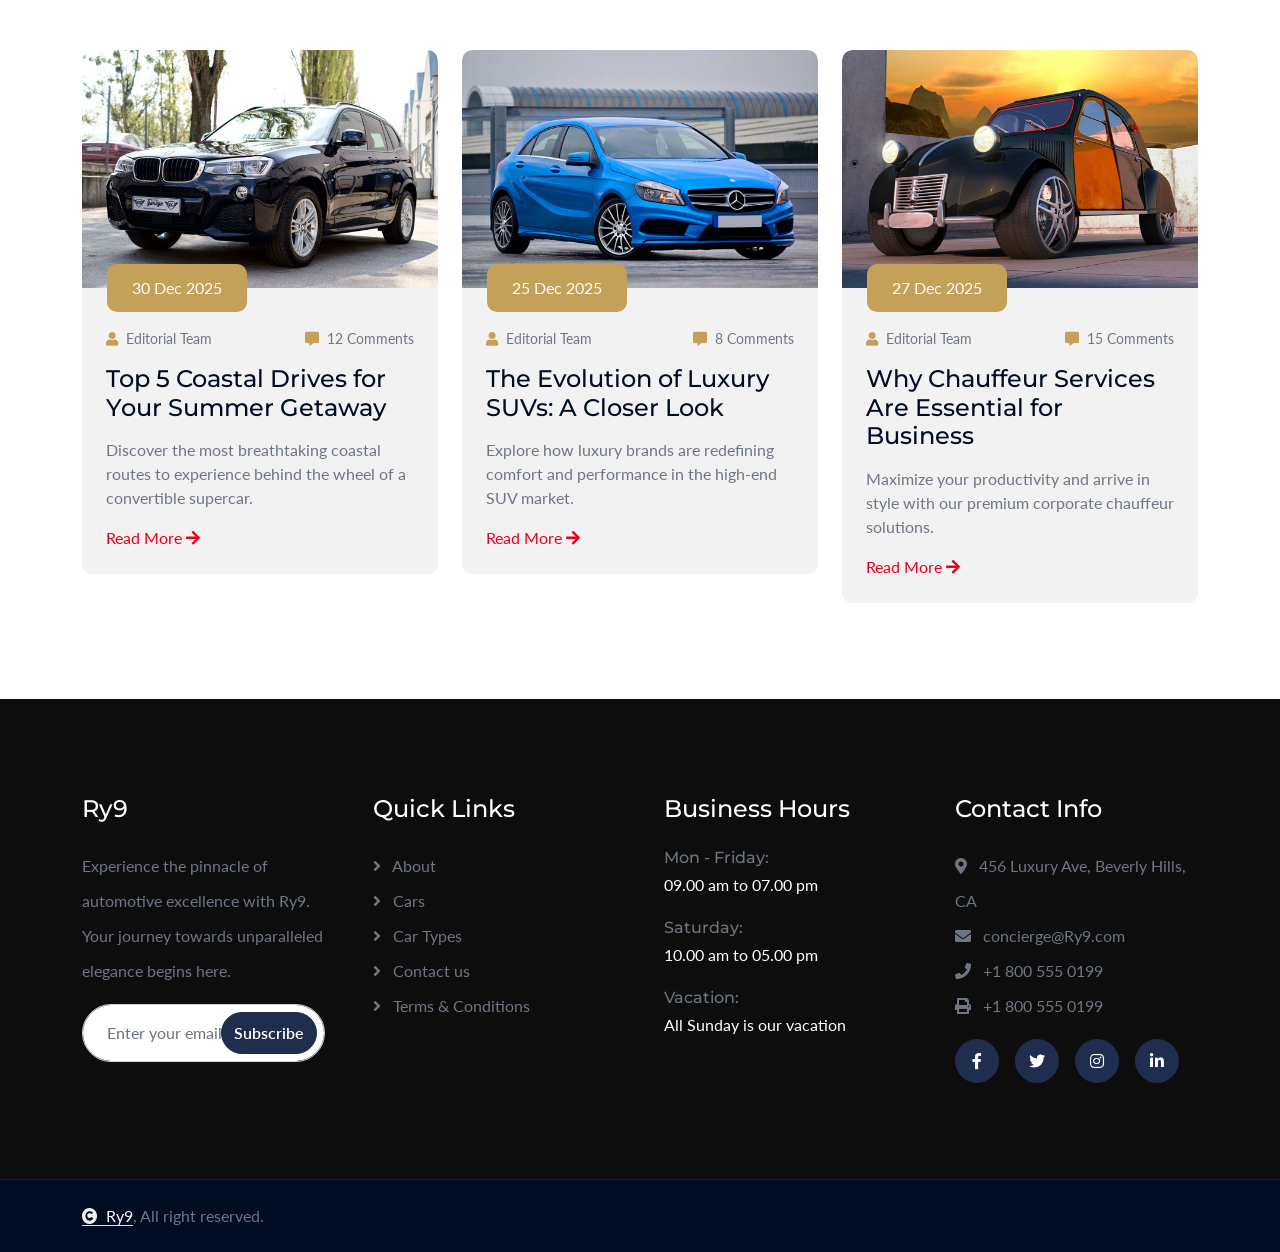
==== commit a30b111c: "car changed124567" ====
--- a/index.html
+++ b/index.html
@@ -3,7 +3,7 @@
 
     <head>
         <meta charset="utf-8">
-        <title>LuxeDrive - Premium Car Rental</title>
+        <title>Ry9 - Premium Car Rental</title>
         <meta content="width=device-width, initial-scale=1.0" name="viewport">
         <meta content="" name="keywords">
         <meta content="" name="description">
@@ -300,8 +300,8 @@
                     <div class="col-xl-6 wow fadeInLeft" data-wow-delay="0.2s">
                         <div class="about-item">
                             <div class="pb-5">
-                                <h1 class="display-5 text-capitalize">About <span class="text-primary">LuxeDrive</span></h1>
-                                <p class="mb-0">Welcome to LuxeDrive, where we redefine the art of travel. We offer an unmatched selection of the world's most prestigious vehicles, ensuring every journey is as remarkable as the destination.
+                                <h1 class="display-5 text-capitalize">About <span class="text-primary">Ry9</span></h1>
+                                <p class="mb-0">Welcome to Ry9, where we redefine the art of travel. We offer an unmatched selection of the world's most prestigious vehicles, ensuring every journey is as remarkable as the destination.
                                 </p>
                             </div>
                             <div class="row g-4">
@@ -324,7 +324,7 @@
                                     </div>
                                 </div>
                             </div>
-                            <p class="text-item my-4">Our fleet is meticulously maintained and curated to satisfy the most discerning tastes. Whether for business, leisure, or a special occasion, LuxeDrive guarantees elegance and performance.
+                            <p class="text-item my-4">Our fleet is meticulously maintained and curated to satisfy the most discerning tastes. Whether for business, leisure, or a special occasion, Ry9 guarantees elegance and performance.
                             </p>
                             <div class="row g-4">
                                 <div class="col-lg-6">
@@ -475,7 +475,7 @@
         <div class="container-fluid blog py-5">
             <div class="container">
                 <div class="text-center mx-auto pb-5 wow fadeInUp" data-wow-delay="0.1s" style="max-width: 800px;">
-                    <h1 class="display-5 text-capitalize mb-3">LuxeDrive<span class="text-primary"> Journal</span></h1>
+                    <h1 class="display-5 text-capitalize mb-3">Ry9<span class="text-primary"> Journal</span></h1>
                     <p class="mb-0">Stay updated with the latest in luxury automotive trends, exclusive travel destinations, and VIP experiences.
                     </p>
                 </div>
@@ -543,8 +543,8 @@
                     <div class="col-md-6 col-lg-6 col-xl-3">
                         <div class="footer-item d-flex flex-column">
                             <div class="footer-item">
-                                <h4 class="text-white mb-4">LuxeDrive</h4>
-                                <p class="mb-3">Experience the pinnacle of automotive excellence with LuxeDrive. Your journey towards unparalleled elegance begins here.</p>
+                                <h4 class="text-white mb-4">Ry9</h4>
+                                <p class="mb-3">Experience the pinnacle of automotive excellence with Ry9. Your journey towards unparalleled elegance begins here.</p>
                             </div>
                             <div class="position-relative">
                                 <input class="form-control rounded-pill w-100 py-3 ps-4 pe-5" type="text" placeholder="Enter your email">
@@ -583,7 +583,7 @@
                         <div class="footer-item d-flex flex-column">
                             <h4 class="text-white mb-4">Contact Info</h4>
                             <a href="#"><i class="fa fa-map-marker-alt me-2"></i> 456 Luxury Ave, Beverly Hills, CA</a>
-                            <a href="mailto:concierge@luxedrive.com"><i class="fas fa-envelope me-2"></i> concierge@luxedrive.com</a>
+                            <a href="mailto:concierge@Ry9.com"><i class="fas fa-envelope me-2"></i> concierge@Ry9.com</a>
                             <a href="tel:+18005550199"><i class="fas fa-phone me-2"></i> +1 800 555 0199</a>
                             <a href="tel:+18005550199" class="mb-3"><i class="fas fa-print me-2"></i> +1 800 555 0199</a>
                             <div class="d-flex">
@@ -604,7 +604,7 @@
             <div class="container">
                 <div class="row g-4 align-items-center">
                     <div class="col-md-6 text-center text-md-start mb-md-0">
-                        <span class="text-body"><a href="#" class="border-bottom text-white"><i class="fas fa-copyright text-light me-2"></i>LuxeDrive</a>, All right reserved.</span>
+                        <span class="text-body"><a href="#" class="border-bottom text-white"><i class="fas fa-copyright text-light me-2"></i>Ry9</a>, All right reserved.</span>
                     </div>
                     <div class="col-md-6 text-center text-md-end text-body">
                         <!--/*** The author’s attribution link must remain intact in the template. ***/-->
